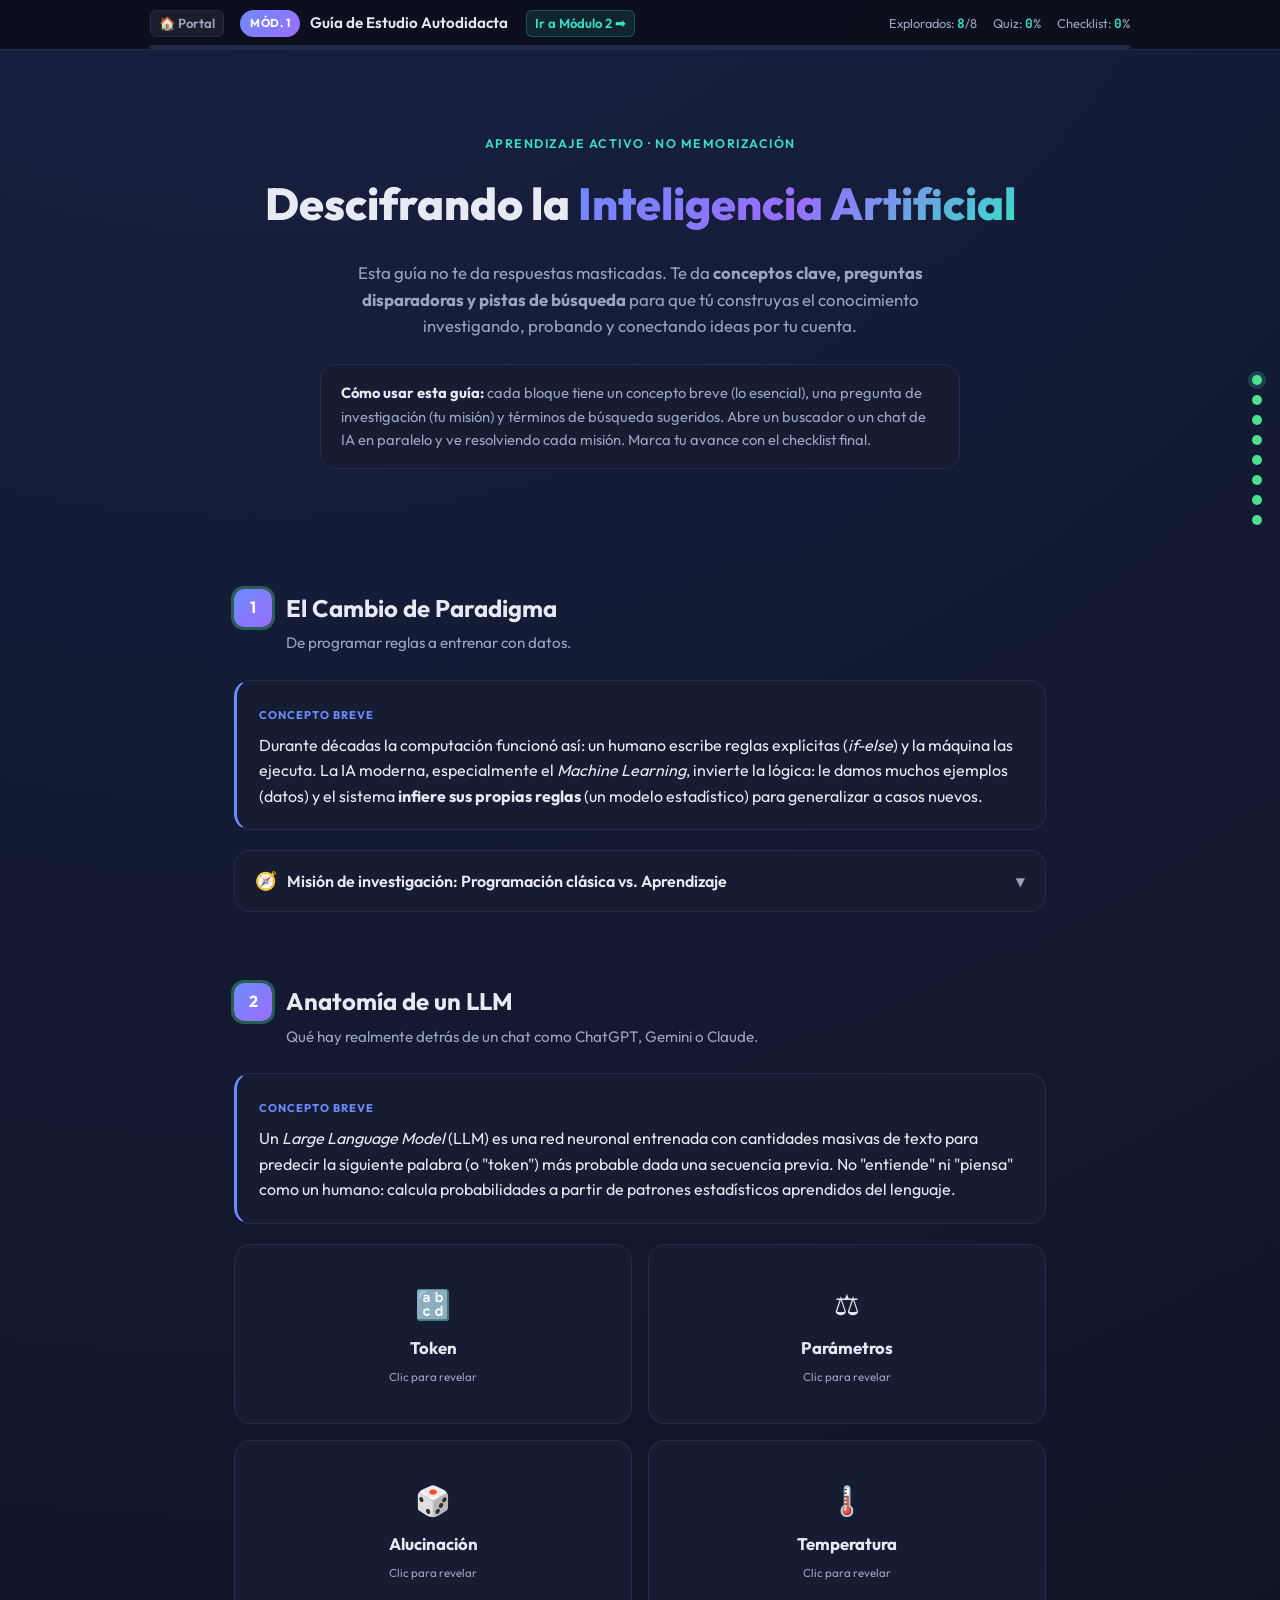
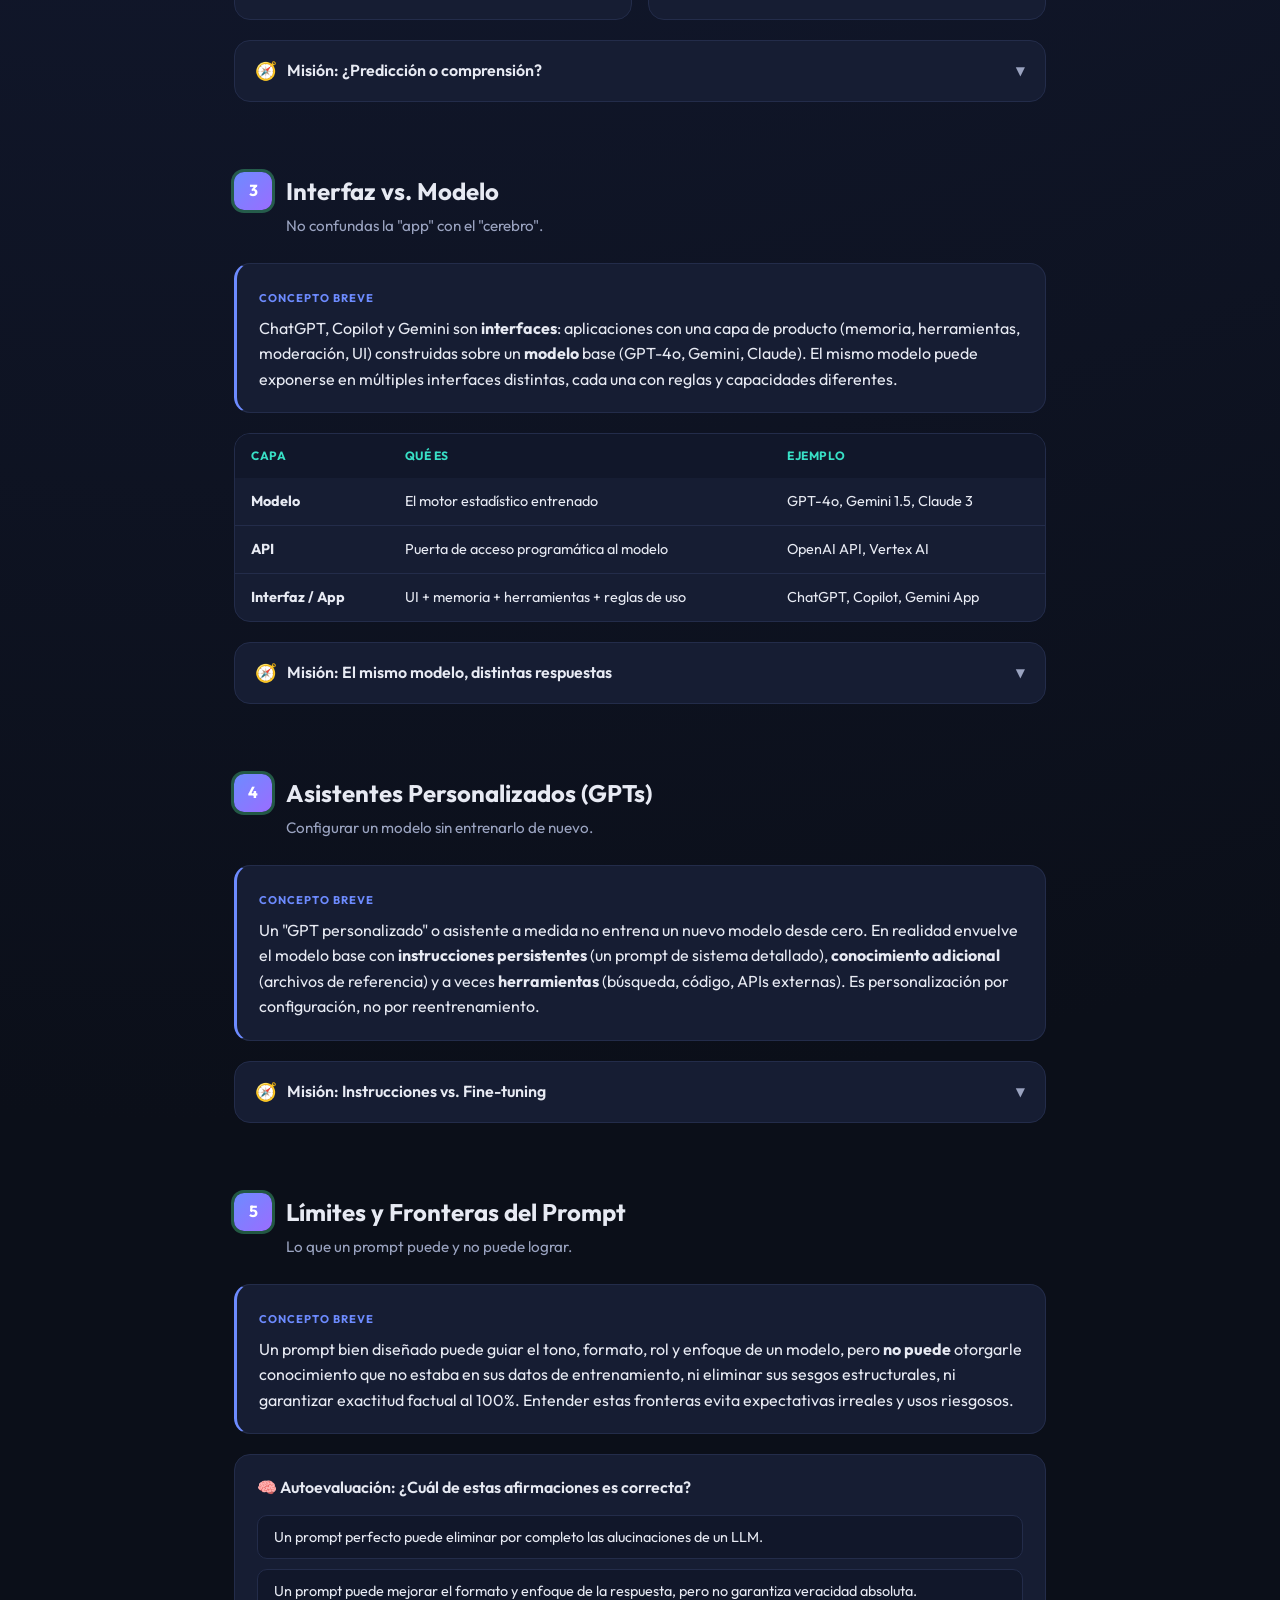
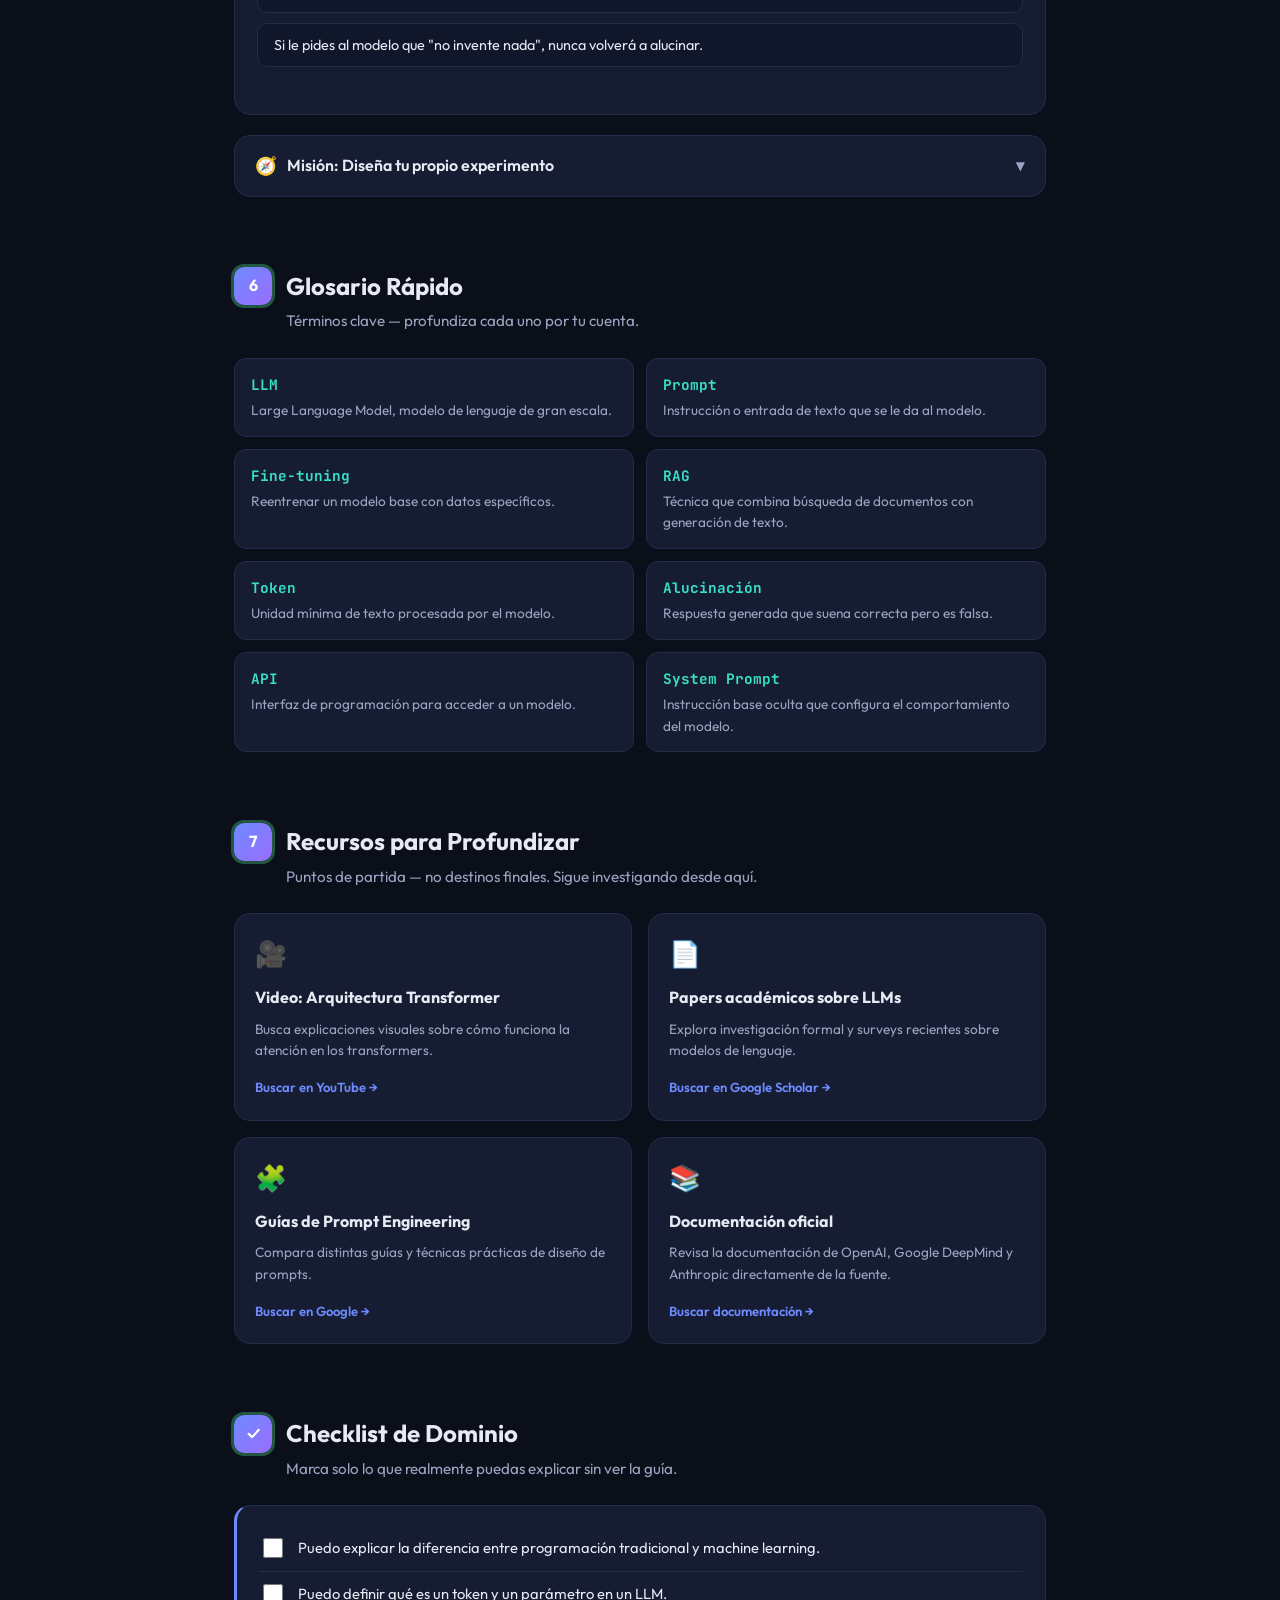
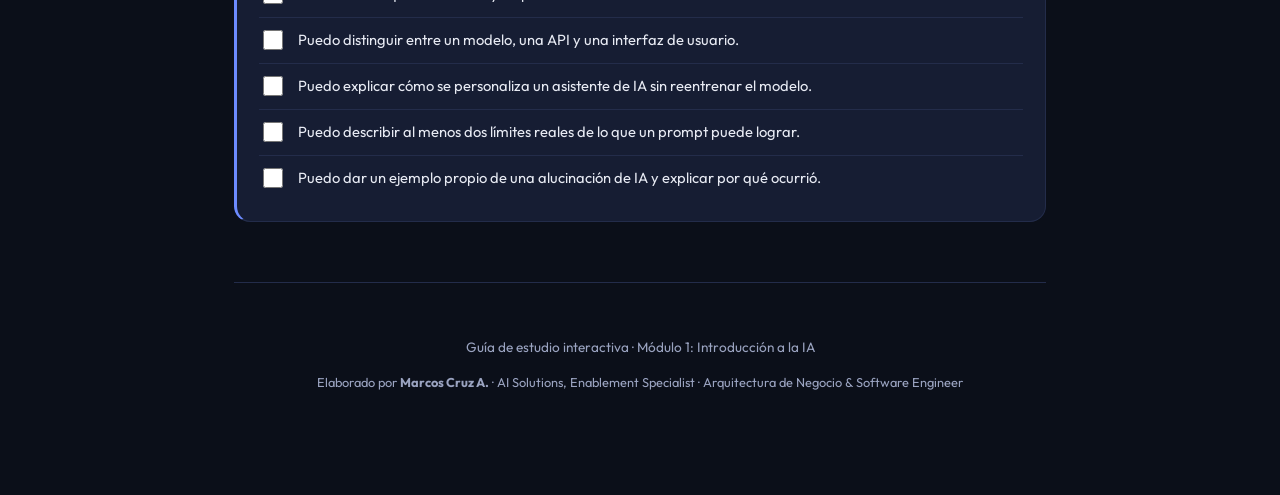
==== guia1_estudio_interactiva.html @ 72ba68f4 "feat: Portal de guías de estudio interactivas (Módulos 1 y 2)" ====
<!DOCTYPE html>
<html lang="es">

<head>
    <meta charset="UTF-8">
    <meta name="viewport" content="width=device-width, initial-scale=1.0">
    <title>Guía de Estudio Interactiva · Módulo 1: Introducción a la IA</title>
    <link rel="preconnect" href="https://fonts.googleapis.com">
    <link
        href="https://fonts.googleapis.com/css2?family=Outfit:wght@400;500;600;700;800&family=JetBrains+Mono:wght@400;600;700&display=swap"
        rel="stylesheet">
    <link rel="stylesheet" href="guia_estudio.css">
</head>

<body>

    <div class="progress-sticky">
        <div class="progress-top-row">
            <div class="progress-brand">
                <a href="index.html" style="color: var(--text-dim); text-decoration: none; font-size: 0.82rem; font-weight: 600; padding: 2px 8px; border-radius: 6px; background: rgba(255,255,255,0.06); border: 1px solid var(--card-border); margin-right: 6px;">🏠 Portal</a>
                <span class="logo-badge">MÓD. 1</span>
                <span class="title">Guía de Estudio Autodidacta</span>
                <a href="guia2_estudio_interactiva.html" style="color: var(--accent-3); font-size: 0.82rem; margin-left: 8px; text-decoration: none; font-weight: 600; padding: 2px 8px; border-radius: 6px; background: rgba(56,224,198,0.1); border: 1px solid rgba(56,224,198,0.25);">Ir a Módulo 2 ➡</a>
            </div>
            <div class="progress-stats">
                <span>Explorados: <strong id="statExplored">0</strong>/<span id="statTotal">0</span></span>
                <span>Quiz: <strong id="statQuiz">0</strong>%</span>
                <span>Checklist: <strong id="statChecklist">0</strong>%</span>
            </div>
        </div>
        <div class="progress-bar-outer">
            <div class="progress-bar-inner" id="progressBar"></div>
        </div>
    </div>

    <div class="nav-dots" id="navDots"></div>

    <div class="wrap">

        <section class="hero">
            <span class="eyebrow">Aprendizaje Activo · No memorización</span>
            <h1>Descifrando la <span class="gradient-text">Inteligencia Artificial</span></h1>
            <p class="lead">Esta guía no te da respuestas masticadas. Te da <strong>conceptos clave, preguntas
                    disparadoras y pistas de búsqueda</strong> para que tú construyas el conocimiento investigando,
                probando y conectando ideas por tu cuenta.</p>
            <div class="hero-note">
                <strong>Cómo usar esta guía:</strong> cada bloque tiene un concepto breve (lo esencial), una pregunta de
                investigación (tu misión) y términos de búsqueda sugeridos. Abre un buscador o un chat de IA en paralelo
                y ve resolviendo cada misión. Marca tu avance con el checklist final.
            </div>
        </section>

        <!-- BLOQUE 1 -->
        <section class="block-section" id="s1">
            <div class="block-head"><span class="block-num">1</span>
                <h2>El Cambio de Paradigma</h2>
            </div>
            <p class="block-sub">De programar reglas a entrenar con datos.</p>

            <div class="concept-box">
                <span class="ctag">Concepto breve</span>
                <p>Durante décadas la computación funcionó así: un humano escribe reglas explícitas (<em>if-else</em>) y
                    la máquina las ejecuta. La IA moderna, especialmente el <em>Machine Learning</em>, invierte la
                    lógica: le damos muchos ejemplos (datos) y el sistema <strong>infiere sus propias reglas</strong>
                    (un modelo estadístico) para generalizar a casos nuevos.</p>
            </div>

            <div class="accordion" data-id="a1">
                <div class="accordion-head">
                    <div class="ah-left"><span class="ah-icon">🧭</span>
                        <h3>Misión de investigación: Programación clásica vs. Aprendizaje</h3>
                    </div><span class="chevron">▼</span>
                </div>
                <div class="accordion-body">
                    <p>Investiga la diferencia entre un sistema basado en reglas (<em>rule-based</em>) y uno basado en
                        aprendizaje automático. ¿Por qué un sistema de reglas fallaría al intentar reconocer gatos en
                        fotos, mientras que uno entrenado con datos sí puede?</p>
                    <div class="research-prompt">
                        <span class="rp-tag">Pregúntale a una IA o busca</span>
                        <p>"Explícame con una analogía cotidiana la diferencia entre programación tradicional y machine
                            learning"</p>
                    </div>
                    <div class="search-term-row">
                        <span class="search-term-chip">🔎 rule-based systems vs machine learning</span>
                        <span class="search-term-chip">🔎 historia del machine learning</span>
                        <span class="search-term-chip">🔎 qué es un modelo estadístico</span>
                    </div>
                </div>
            </div>
        </section>

        <!-- BLOQUE 2 -->
        <section class="block-section" id="s2">
            <div class="block-head"><span class="block-num">2</span>
                <h2>Anatomía de un LLM</h2>
            </div>
            <p class="block-sub">Qué hay realmente detrás de un chat como ChatGPT, Gemini o Claude.</p>

            <div class="concept-box">
                <span class="ctag">Concepto breve</span>
                <p>Un <em>Large Language Model</em> (LLM) es una red neuronal entrenada con cantidades masivas de texto
                    para predecir la siguiente palabra (o "token") más probable dada una secuencia previa. No "entiende"
                    ni "piensa" como un humano: calcula probabilidades a partir de patrones estadísticos aprendidos del
                    lenguaje.</p>
            </div>

            <div class="flashcard-grid" id="flashcards2">
                <div class="flashcard">
                    <div class="flashcard-inner">
                        <div class="flashcard-face flashcard-front"><span class="fc-icon">🔡</span>
                            <h4>Token</h4><span class="fc-hint">Clic para revelar</span>
                        </div>
                        <div class="flashcard-face flashcard-back">
                            <p>Unidad mínima de texto que procesa un modelo: puede ser una palabra, parte de una palabra
                                o un signo. Investiga cómo un tokenizador divide "inteligencia artificial".</p>
                        </div>
                    </div>
                </div>
                <div class="flashcard">
                    <div class="flashcard-inner">
                        <div class="flashcard-face flashcard-front"><span class="fc-icon">⚖️</span>
                            <h4>Parámetros</h4><span class="fc-hint">Clic para revelar</span>
                        </div>
                        <div class="flashcard-face flashcard-back">
                            <p>Valores numéricos internos ajustados durante el entrenamiento. Investiga qué significa
                                que GPT-4 tenga "billones de parámetros" y por qué eso no garantiza que sea más
                                "inteligente".</p>
                        </div>
                    </div>
                </div>
                <div class="flashcard">
                    <div class="flashcard-inner">
                        <div class="flashcard-face flashcard-front"><span class="fc-icon">🎲</span>
                            <h4>Alucinación</h4><span class="fc-hint">Clic para revelar</span>
                        </div>
                        <div class="flashcard-face flashcard-back">
                            <p>Cuando el modelo genera información plausible pero falsa, porque está optimizado para
                                sonar coherente, no para ser verídico. Busca un ejemplo real documentado.</p>
                        </div>
                    </div>
                </div>
                <div class="flashcard">
                    <div class="flashcard-inner">
                        <div class="flashcard-face flashcard-front"><span class="fc-icon">🌡️</span>
                            <h4>Temperatura</h4><span class="fc-hint">Clic para revelar</span>
                        </div>
                        <div class="flashcard-face flashcard-back">
                            <p>Parámetro que controla la aleatoriedad de las respuestas. Investiga qué pasa con
                                temperatura 0 vs. temperatura 1.5 en la creatividad de las respuestas.</p>
                        </div>
                    </div>
                </div>
            </div>

            <div class="accordion" data-id="a2">
                <div class="accordion-head">
                    <div class="ah-left"><span class="ah-icon">🧭</span>
                        <h3>Misión: ¿Predicción o comprensión?</h3>
                    </div><span class="chevron">▼</span>
                </div>
                <div class="accordion-body">
                    <p>Un debate activo en IA es si los LLM "entienden" el lenguaje o solo son máquinas de predicción
                        estadística extremadamente sofisticadas. Investiga argumentos de ambos lados y forma tu propia
                        postura.</p>
                    <div class="search-term-row">
                        <span class="search-term-chip">🔎 stochastic parrot debate</span>
                        <span class="search-term-chip">🔎 transformer architecture explicada simple</span>
                        <span class="search-term-chip">🔎 attention is all you need resumen</span>
                    </div>
                </div>
            </div>
        </section>

        <!-- BLOQUE 3 -->
        <section class="block-section" id="s3">
            <div class="block-head"><span class="block-num">3</span>
                <h2>Interfaz vs. Modelo</h2>
            </div>
            <p class="block-sub">No confundas la "app" con el "cerebro".</p>

            <div class="concept-box">
                <span class="ctag">Concepto breve</span>
                <p>ChatGPT, Copilot y Gemini son <strong>interfaces</strong>: aplicaciones con una capa de producto
                    (memoria, herramientas, moderación, UI) construidas sobre un <strong>modelo</strong> base (GPT-4o,
                    Gemini, Claude). El mismo modelo puede exponerse en múltiples interfaces distintas, cada una con
                    reglas y capacidades diferentes.</p>
            </div>

            <div class="table-wrap">
                <table>
                    <thead>
                        <tr>
                            <th>Capa</th>
                            <th>Qué es</th>
                            <th>Ejemplo</th>
                        </tr>
                    </thead>
                    <tbody>
                        <tr>
                            <td><strong>Modelo</strong></td>
                            <td>El motor estadístico entrenado</td>
                            <td>GPT-4o, Gemini 1.5, Claude 3</td>
                        </tr>
                        <tr>
                            <td><strong>API</strong></td>
                            <td>Puerta de acceso programática al modelo</td>
                            <td>OpenAI API, Vertex AI</td>
                        </tr>
                        <tr>
                            <td><strong>Interfaz / App</strong></td>
                            <td>UI + memoria + herramientas + reglas de uso</td>
                            <td>ChatGPT, Copilot, Gemini App</td>
                        </tr>
                    </tbody>
                </table>
            </div>

            <div class="accordion" data-id="a3">
                <div class="accordion-head">
                    <div class="ah-left"><span class="ah-icon">🧭</span>
                        <h3>Misión: El mismo modelo, distintas respuestas</h3>
                    </div><span class="chevron">▼</span>
                </div>
                <div class="accordion-body">
                    <p>Investiga por qué el mismo modelo (ej. GPT-4) puede dar respuestas diferentes en ChatGPT vs. en
                        Copilot vs. accedido directamente por API. ¿Qué papel juegan el "system prompt" y las políticas
                        de la interfaz?</p>
                    <div class="search-term-row">
                        <span class="search-term-chip">🔎 system prompt qué es</span>
                        <span class="search-term-chip">🔎 OpenAI API vs ChatGPT diferencias</span>
                        <span class="search-term-chip">🔎 wrapper de IA definición</span>
                    </div>
                </div>
            </div>
        </section>

        <!-- BLOQUE 4 -->
        <section class="block-section" id="s4">
            <div class="block-head"><span class="block-num">4</span>
                <h2>Asistentes Personalizados (GPTs)</h2>
            </div>
            <p class="block-sub">Configurar un modelo sin entrenarlo de nuevo.</p>

            <div class="concept-box">
                <span class="ctag">Concepto breve</span>
                <p>Un "GPT personalizado" o asistente a medida no entrena un nuevo modelo desde cero. En realidad
                    envuelve el modelo base con <strong>instrucciones persistentes</strong> (un prompt de sistema
                    detallado), <strong>conocimiento adicional</strong> (archivos de referencia) y a veces
                    <strong>herramientas</strong> (búsqueda, código, APIs externas). Es personalización por
                    configuración, no por reentrenamiento.
                </p>
            </div>

            <div class="accordion" data-id="a4">
                <div class="accordion-head">
                    <div class="ah-left"><span class="ah-icon">🧭</span>
                        <h3>Misión: Instrucciones vs. Fine-tuning</h3>
                    </div><span class="chevron">▼</span>
                </div>
                <div class="accordion-body">
                    <p>Investiga la diferencia entre crear un asistente con instrucciones personalizadas (prompt
                        engineering) y hacer "fine-tuning" real de un modelo. ¿Cuándo tendría sentido cada enfoque?</p>
                    <div class="research-prompt">
                        <span class="rp-tag">Pregúntale a una IA o busca</span>
                        <p>"¿Qué es RAG (Retrieval Augmented Generation) y cómo se relaciona con los GPTs
                            personalizados?"</p>
                    </div>
                    <div class="search-term-row">
                        <span class="search-term-chip">🔎 fine-tuning vs prompt engineering</span>
                        <span class="search-term-chip">🔎 RAG retrieval augmented generation</span>
                        <span class="search-term-chip">🔎 cómo crear un GPT personalizado</span>
                    </div>
                </div>
            </div>
        </section>

        <!-- BLOQUE 5 -->
        <section class="block-section" id="s5">
            <div class="block-head"><span class="block-num">5</span>
                <h2>Límites y Fronteras del Prompt</h2>
            </div>
            <p class="block-sub">Lo que un prompt puede y no puede lograr.</p>

            <div class="concept-box">
                <span class="ctag">Concepto breve</span>
                <p>Un prompt bien diseñado puede guiar el tono, formato, rol y enfoque de un modelo, pero
                    <strong>no puede</strong> otorgarle conocimiento que no estaba en sus datos de entrenamiento, ni
                    eliminar sus sesgos estructurales, ni garantizar exactitud factual al 100%. Entender estas
                    fronteras evita expectativas irreales y usos riesgosos.
                </p>
            </div>

            <div class="quiz-box">
                <p class="quiz-q">🧠 Autoevaluación: ¿Cuál de estas afirmaciones es correcta?</p>
                <button class="quiz-opt" data-correct="false">Un prompt perfecto puede eliminar por completo las
                    alucinaciones de un LLM.</button>
                <button class="quiz-opt" data-correct="true">Un prompt puede mejorar el formato y enfoque de la
                    respuesta, pero no garantiza veracidad absoluta.</button>
                <button class="quiz-opt" data-correct="false">Si le pides al modelo que "no invente nada", nunca
                    volverá a alucinar.</button>
                <div class="quiz-feedback"></div>
            </div>

            <div class="accordion" data-id="a5">
                <div class="accordion-head">
                    <div class="ah-left"><span class="ah-icon">🧭</span>
                        <h3>Misión: Diseña tu propio experimento</h3>
                    </div><span class="chevron">▼</span>
                </div>
                <div class="accordion-body">
                    <p>Abre un LLM y pídele información muy específica sobre un tema de nicho que probablemente no
                        conozca bien (ej. un evento local reciente). Observa si "alucina" una respuesta convincente
                        pero falsa. Documenta qué pasó y por qué crees que ocurrió.</p>
                    <div class="search-term-row">
                        <span class="search-term-chip">🔎 prompt engineering límites</span>
                        <span class="search-term-chip">🔎 sesgos en modelos de lenguaje</span>
                        <span class="search-term-chip">🔎 cómo verificar información generada por IA</span>
                    </div>
                </div>
            </div>
        </section>

        <!-- GLOSARIO -->
        <section class="block-section" id="s6">
            <div class="block-head"><span class="block-num">6</span>
                <h2>Glosario Rápido</h2>
            </div>
            <p class="block-sub">Términos clave — profundiza cada uno por tu cuenta.</p>
            <div class="glossary-grid">
                <div class="glossary-term"><span class="gt-word">LLM</span><span class="gt-def">Large Language
                        Model, modelo de lenguaje de gran escala.</span></div>
                <div class="glossary-term"><span class="gt-word">Prompt</span><span class="gt-def">Instrucción o
                        entrada de texto que se le da al modelo.</span></div>
                <div class="glossary-term"><span class="gt-word">Fine-tuning</span><span class="gt-def">Reentrenar
                        un modelo base con datos específicos.</span></div>
                <div class="glossary-term"><span class="gt-word">RAG</span><span class="gt-def">Técnica que combina
                        búsqueda de documentos con generación de texto.</span></div>
                <div class="glossary-term"><span class="gt-word">Token</span><span class="gt-def">Unidad mínima de
                        texto procesada por el modelo.</span></div>
                <div class="glossary-term"><span class="gt-word">Alucinación</span><span class="gt-def">Respuesta
                        generada que suena correcta pero es falsa.</span></div>
                <div class="glossary-term"><span class="gt-word">API</span><span class="gt-def">Interfaz de
                        programación para acceder a un modelo.</span></div>
                <div class="glossary-term"><span class="gt-word">System Prompt</span><span class="gt-def">Instrucción
                        base oculta que configura el comportamiento del modelo.</span></div>
            </div>
        </section>

        <!-- RECURSOS -->
        <section class="block-section" id="s7">
            <div class="block-head"><span class="block-num">7</span>
                <h2>Recursos para Profundizar</h2>
            </div>
            <p class="block-sub">Puntos de partida — no destinos finales. Sigue investigando desde aquí.</p>
            <div class="resource-grid">
                <a class="resource-card"
                    href="https://www.youtube.com/results?search_query=transformer+neural+network+explained"
                    target="_blank" rel="noopener">
                    <span class="rc-icon">🎥</span>
                    <h4>Video: Arquitectura Transformer</h4>
                    <p>Busca explicaciones visuales sobre cómo funciona la atención en los transformers.</p>
                    <span class="rc-link">Buscar en YouTube →</span>
                </a>
                <a class="resource-card" href="https://scholar.google.com/scholar?q=large+language+models+survey"
                    target="_blank" rel="noopener">
                    <span class="rc-icon">📄</span>
                    <h4>Papers académicos sobre LLMs</h4>
                    <p>Explora investigación formal y surveys recientes sobre modelos de lenguaje.</p>
                    <span class="rc-link">Buscar en Google Scholar →</span>
                </a>
                <a class="resource-card" href="https://www.google.com/search?q=prompt+engineering+guide" target="_blank"
                    rel="noopener">
                    <span class="rc-icon">🧩</span>
                    <h4>Guías de Prompt Engineering</h4>
                    <p>Compara distintas guías y técnicas prácticas de diseño de prompts.</p>
                    <span class="rc-link">Buscar en Google →</span>
                </a>
                <a class="resource-card"
                    href="https://www.google.com/search?q=OpenAI+Google+Anthropic+documentacion+oficial" target="_blank"
                    rel="noopener">
                    <span class="rc-icon">📚</span>
                    <h4>Documentación oficial</h4>
                    <p>Revisa la documentación de OpenAI, Google DeepMind y Anthropic directamente de la fuente.</p>
                    <span class="rc-link">Buscar documentación →</span>
                </a>
            </div>
        </section>

        <!-- CHECKLIST FINAL -->
        <section class="block-section" id="s8">
            <div class="block-head"><span class="block-num">✓</span>
                <h2>Checklist de Dominio</h2>
            </div>
            <p class="block-sub">Marca solo lo que realmente puedas explicar sin ver la guía.</p>
            <div class="concept-box" id="checklistBox">
                <label class="checklist-item"><input type="checkbox" data-k="c1"><span>Puedo explicar la diferencia
                        entre programación tradicional y machine learning.</span></label>
                <label class="checklist-item"><input type="checkbox" data-k="c2"><span>Puedo definir qué es un token
                        y un parámetro en un LLM.</span></label>
                <label class="checklist-item"><input type="checkbox" data-k="c3"><span>Puedo distinguir entre un
                        modelo, una API y una interfaz de usuario.</span></label>
                <label class="checklist-item"><input type="checkbox" data-k="c4"><span>Puedo explicar cómo se
                        personaliza un asistente de IA sin reentrenar el modelo.</span></label>
                <label class="checklist-item"><input type="checkbox" data-k="c5"><span>Puedo describir al menos dos
                        límites reales de lo que un prompt puede lograr.</span></label>
                <label class="checklist-item"><input type="checkbox" data-k="c6"><span>Puedo dar un ejemplo propio
                        de una alucinación de IA y explicar por qué ocurrió.</span></label>
            </div>
        </section>

        <footer class="site-footer">
            <p>Guía de estudio interactiva · Módulo 1: Introducción a la IA</p>
            <p class="footer-sign">Elaborado por <strong>Marcos Cruz A.</strong> · AI Solutions, Enablement Specialist ·
                Arquitectura de Negocio & Software Engineer</p>
        </footer>

    </div>

    <script src="guia_estudio.js"></script>
</body>

</html>
---- guia_estudio.css ----
/* ===== Guía de Estudio Interactiva — Estilos ===== */
:root {
    --bg: #0b0f19;
    --bg-soft: #11172a;
    --card: #161d33;
    --card-border: #232c4a;
    --text: #e7eaf3;
    --text-dim: #9aa3c0;
    --accent: #6d8bff;
    --accent-2: #9a6dff;
    --accent-3: #38e0c6;
    --warn: #ffb86d;
    --danger: #ff6d8b;
    --success: #4fe08f;
    --radius: 16px;
    --shadow: 0 10px 30px rgba(0, 0, 0, 0.35);
    font-family: 'Outfit', system-ui, sans-serif;
}

* {
    box-sizing: border-box;
}

body {
    margin: 0;
    background: radial-gradient(circle at 20% -10%, #1a2347 0%, var(--bg) 55%);
    color: var(--text);
    line-height: 1.6;
    padding-bottom: 60px;
}

::selection {
    background: var(--accent-2);
    color: #fff;
}

/* ---- Sticky progress bar ---- */
.progress-sticky {
    position: sticky;
    top: 0;
    z-index: 50;
    background: rgba(11, 15, 25, 0.85);
    backdrop-filter: blur(10px);
    border-bottom: 1px solid var(--card-border);
    padding: 10px 20px 0;
}

.progress-top-row {
    display: flex;
    justify-content: space-between;
    align-items: center;
    flex-wrap: wrap;
    gap: 10px;
    max-width: 980px;
    margin: 0 auto;
    padding-bottom: 8px;
}

.progress-brand {
    display: flex;
    align-items: center;
    gap: 10px;
}

.logo-badge {
    background: linear-gradient(135deg, var(--accent), var(--accent-2));
    color: #fff;
    font-weight: 700;
    font-size: 0.72rem;
    padding: 4px 10px;
    border-radius: 999px;
    letter-spacing: 0.5px;
}

.progress-brand .title {
    font-weight: 600;
    font-size: 0.95rem;
}

.progress-stats {
    display: flex;
    gap: 16px;
    font-size: 0.8rem;
    color: var(--text-dim);
}

.progress-stats strong {
    color: var(--accent-3);
    font-family: 'JetBrains Mono', monospace;
}

.progress-bar-outer {
    height: 4px;
    background: var(--card-border);
    border-radius: 4px;
    max-width: 980px;
    margin: 0 auto;
    overflow: hidden;
}

.progress-bar-inner {
    height: 100%;
    width: 0%;
    background: linear-gradient(90deg, var(--accent), var(--accent-3));
    transition: width 0.4s ease;
}

/* ---- Nav dots ---- */
.nav-dots {
    position: fixed;
    right: 18px;
    top: 50%;
    transform: translateY(-50%);
    z-index: 40;
    display: flex;
    flex-direction: column;
    gap: 10px;
}

.nav-dot {
    width: 10px;
    height: 10px;
    border-radius: 50%;
    background: var(--card-border);
    cursor: pointer;
    transition: all 0.25s ease;
    position: relative;
}

.nav-dot:hover {
    background: var(--accent);
    transform: scale(1.3);
}

.nav-dot.active {
    background: var(--accent-3);
    box-shadow: 0 0 0 4px rgba(56, 224, 198, 0.2);
}

.nav-dot.done {
    background: var(--success);
}

@media (max-width: 760px) {
    .nav-dots {
        display: none;
    }
}

/* ---- Layout ---- */
.wrap {
    max-width: 860px;
    margin: 0 auto;
    padding: 40px 24px 20px;
}

.hero {
    text-align: center;
    padding: 40px 0 50px;
}

.eyebrow {
    display: inline-block;
    font-size: 0.78rem;
    letter-spacing: 1.5px;
    text-transform: uppercase;
    color: var(--accent-3);
    font-weight: 600;
    margin-bottom: 14px;
}

.hero h1 {
    font-size: clamp(1.8rem, 4vw, 2.8rem);
    font-weight: 800;
    margin: 0 0 20px;
}

.gradient-text {
    background: linear-gradient(135deg, var(--accent), var(--accent-2), var(--accent-3));
    -webkit-background-clip: text;
    background-clip: text;
    color: transparent;
}

.lead {
    color: var(--text-dim);
    font-size: 1.05rem;
    max-width: 640px;
    margin: 0 auto 24px;
}

.hero-note {
    background: var(--card);
    border: 1px solid var(--card-border);
    border-radius: var(--radius);
    padding: 16px 20px;
    font-size: 0.92rem;
    color: var(--text-dim);
    max-width: 640px;
    margin: 0 auto;
    text-align: left;
}

.hero-note strong {
    color: var(--text);
}

/* ---- Block sections ---- */
.block-section {
    margin: 60px 0;
    padding-top: 10px;
    scroll-margin-top: 90px;
}

.block-head {
    display: flex;
    align-items: center;
    gap: 14px;
    margin-bottom: 4px;
}

.block-num {
    width: 38px;
    height: 38px;
    flex-shrink: 0;
    display: flex;
    align-items: center;
    justify-content: center;
    background: linear-gradient(135deg, var(--accent), var(--accent-2));
    border-radius: 10px;
    font-weight: 700;
    color: #fff;
}

.block-head h2 {
    font-size: 1.5rem;
    margin: 0;
    font-weight: 700;
}

.block-sub {
    color: var(--text-dim);
    margin: 4px 0 24px 52px;
    font-size: 0.95rem;
}

/* ---- Concept box ---- */
.concept-box {
    background: var(--card);
    border: 1px solid var(--card-border);
    border-left: 3px solid var(--accent);
    border-radius: var(--radius);
    padding: 20px 22px;
    margin-bottom: 20px;
}

.ctag {
    display: inline-block;
    font-size: 0.7rem;
    text-transform: uppercase;
    letter-spacing: 1px;
    color: var(--accent);
    font-weight: 700;
    margin-bottom: 8px;
}

.concept-box p {
    margin: 0;
    color: var(--text);
}

/* ---- Accordion ---- */
.accordion {
    background: var(--card);
    border: 1px solid var(--card-border);
    border-radius: var(--radius);
    overflow: hidden;
    margin-bottom: 16px;
}

.accordion-head {
    display: flex;
    justify-content: space-between;
    align-items: center;
    padding: 16px 20px;
    cursor: pointer;
    user-select: none;
    transition: background 0.2s ease;
}

.accordion-head:hover {
    background: rgba(109, 139, 255, 0.08);
}

.ah-left {
    display: flex;
    align-items: center;
    gap: 10px;
}

.ah-icon {
    font-size: 1.1rem;
}

.accordion-head h3 {
    margin: 0;
    font-size: 1rem;
    font-weight: 600;
}

.chevron {
    color: var(--text-dim);
    transition: transform 0.3s ease;
    font-size: 0.75rem;
}

.accordion.open .chevron {
    transform: rotate(180deg);
    color: var(--accent-3);
}

.accordion-body {
    max-height: 0;
    overflow: hidden;
    transition: max-height 0.35s ease, padding 0.35s ease;
    padding: 0 20px;
}

.accordion.open .accordion-body {
    padding: 0 20px 20px;
}

.accordion-body p {
    color: var(--text-dim);
    margin: 0 0 14px;
}

.research-prompt {
    background: rgba(109, 139, 255, 0.08);
    border: 1px dashed var(--accent);
    border-radius: 10px;
    padding: 12px 14px;
    margin-bottom: 14px;
}

.rp-tag {
    display: block;
    font-size: 0.7rem;
    text-transform: uppercase;
    letter-spacing: 0.5px;
    color: var(--accent);
    font-weight: 700;
    margin-bottom: 6px;
}

.research-prompt p {
    color: var(--text);
    font-style: italic;
    margin: 0;
}

.search-term-row {
    display: flex;
    flex-wrap: wrap;
    gap: 8px;
}

.search-term-chip {
    background: var(--bg-soft);
    border: 1px solid var(--card-border);
    color: var(--text-dim);
    font-size: 0.8rem;
    padding: 6px 12px;
    border-radius: 999px;
    cursor: pointer;
    transition: all 0.2s ease;
}

.search-term-chip:hover {
    border-color: var(--accent-3);
    color: var(--accent-3);
    transform: translateY(-1px);
}

/* ---- Flashcards ---- */
.flashcard-grid {
    display: grid;
    grid-template-columns: repeat(2, 1fr);
    gap: 16px;
    margin-bottom: 20px;
}

@media (max-width: 600px) {
    .flashcard-grid {
        grid-template-columns: 1fr;
    }
}

.flashcard {
    perspective: 1200px;
    height: 180px;
}

.flashcard-inner {
    position: relative;
    width: 100%;
    height: 100%;
    transition: transform 0.5s cubic-bezier(.4, .2, .2, 1);
    transform-style: preserve-3d;
    cursor: pointer;
}

.flashcard.flipped .flashcard-inner {
    transform: rotateY(180deg);
}

.flashcard-face {
    position: absolute;
    inset: 0;
    backface-visibility: hidden;
    border-radius: var(--radius);
    border: 1px solid var(--card-border);
    padding: 18px;
    display: flex;
    flex-direction: column;
}

.flashcard-front {
    background: var(--card);
    justify-content: center;
    align-items: center;
    text-align: center;
}

.fc-icon {
    font-size: 1.8rem;
    margin-bottom: 8px;
}

.flashcard-front h4 {
    margin: 0 0 6px;
    font-size: 1.05rem;
}

.fc-hint {
    font-size: 0.72rem;
    color: var(--text-dim);
}

.flashcard-back {
    background: linear-gradient(135deg, #1c254a, #241a44);
    transform: rotateY(180deg);
    justify-content: center;
    overflow-y: auto;
}

.flashcard-back p {
    margin: 0;
    font-size: 0.86rem;
    color: var(--text);
}

/* ---- Table ---- */
.table-wrap {
    background: var(--card);
    border: 1px solid var(--card-border);
    border-radius: var(--radius);
    overflow: hidden;
    margin-bottom: 20px;
}

table {
    width: 100%;
    border-collapse: collapse;
}

th,
td {
    padding: 12px 16px;
    text-align: left;
    font-size: 0.9rem;
}

thead th {
    background: var(--bg-soft);
    color: var(--accent-3);
    font-size: 0.75rem;
    text-transform: uppercase;
    letter-spacing: 0.5px;
}

tbody tr:not(:last-child) td {
    border-bottom: 1px solid var(--card-border);
}

/* ---- Quiz ---- */
.quiz-box {
    background: var(--card);
    border: 1px solid var(--card-border);
    border-radius: var(--radius);
    padding: 20px 22px;
    margin-bottom: 20px;
}

.quiz-q {
    font-weight: 600;
    margin: 0 0 14px;
}

.quiz-opt {
    display: block;
    width: 100%;
    text-align: left;
    background: var(--bg-soft);
    border: 1px solid var(--card-border);
    color: var(--text);
    padding: 12px 16px;
    border-radius: 10px;
    margin-bottom: 10px;
    cursor: pointer;
    font-family: inherit;
    font-size: 0.9rem;
    transition: all 0.2s ease;
}

.quiz-opt:hover:not(:disabled) {
    border-color: var(--accent);
    transform: translateX(2px);
}

.quiz-opt:disabled {
    cursor: default;
}

.quiz-opt.correct {
    border-color: var(--success);
    background: rgba(79, 224, 143, 0.12);
    color: var(--success);
}

.quiz-opt.incorrect {
    border-color: var(--danger);
    background: rgba(255, 109, 139, 0.12);
    color: var(--danger);
}

.quiz-feedback {
    font-size: 0.88rem;
    margin-top: 10px;
    min-height: 1.2em;
    font-weight: 600;
}

.quiz-feedback.correct {
    color: var(--success);
}

.quiz-feedback.incorrect {
    color: var(--danger);
}

/* ---- Glossary ---- */
.glossary-grid {
    display: grid;
    grid-template-columns: repeat(2, 1fr);
    gap: 12px;
}

@media (max-width: 600px) {
    .glossary-grid {
        grid-template-columns: 1fr;
    }
}

.glossary-term {
    background: var(--card);
    border: 1px solid var(--card-border);
    border-radius: 12px;
    padding: 14px 16px;
    transition: border-color 0.2s ease;
}

.glossary-term:hover {
    border-color: var(--accent-2);
}

.gt-word {
    display: block;
    font-weight: 700;
    color: var(--accent-3);
    font-family: 'JetBrains Mono', monospace;
    font-size: 0.9rem;
    margin-bottom: 4px;
}

.gt-def {
    display: block;
    color: var(--text-dim);
    font-size: 0.85rem;
}

/* ---- Resources ---- */
.resource-grid {
    display: grid;
    grid-template-columns: repeat(2, 1fr);
    gap: 16px;
}

@media (max-width: 600px) {
    .resource-grid {
        grid-template-columns: 1fr;
    }
}

.resource-card {
    display: block;
    background: var(--card);
    border: 1px solid var(--card-border);
    border-radius: var(--radius);
    padding: 20px;
    text-decoration: none;
    color: var(--text);
    transition: all 0.25s ease;
}

.resource-card:hover {
    transform: translateY(-3px);
    border-color: var(--accent);
    box-shadow: var(--shadow);
}

.rc-icon {
    font-size: 1.6rem;
    display: block;
    margin-bottom: 10px;
}

.resource-card h4 {
    margin: 0 0 8px;
    font-size: 1rem;
}

.resource-card p {
    margin: 0 0 12px;
    color: var(--text-dim);
    font-size: 0.85rem;
}

.rc-link {
    font-size: 0.82rem;
    color: var(--accent);
    font-weight: 600;
}

/* ---- Checklist ---- */
.checklist-item {
    display: flex;
    align-items: flex-start;
    gap: 12px;
    padding: 10px 0;
    cursor: pointer;
    border-bottom: 1px solid var(--card-border);
}

.checklist-item:last-child {
    border-bottom: none;
}

.checklist-item input {
    width: 20px;
    height: 20px;
    margin-top: 2px;
    accent-color: var(--success);
    cursor: pointer;
    flex-shrink: 0;
}

.checklist-item span {
    font-size: 0.92rem;
    color: var(--text);
    transition: color 0.2s ease;
}

.checklist-item input:checked~span {
    color: var(--text-dim);
    text-decoration: line-through;
}

/* ---- Footer ---- */
.site-footer {
    text-align: center;
    padding: 40px 24px 10px;
    color: var(--text-dim);
    font-size: 0.85rem;
    border-top: 1px solid var(--card-border);
    margin-top: 40px;
}

.footer-sign {
    margin-top: 6px;
    font-size: 0.8rem;
}

/* ---- Explored indicator ---- */
.block-section.explored .block-num {
    box-shadow: 0 0 0 3px rgba(79, 224, 143, 0.35);
}

/* ---- Scroll animation ---- */
.block-section {
    opacity: 0;
    transform: translateY(16px);
    transition: opacity 0.6s ease, transform 0.6s ease;
}

.block-section.in-view {
    opacity: 1;
    transform: translateY(0);
}
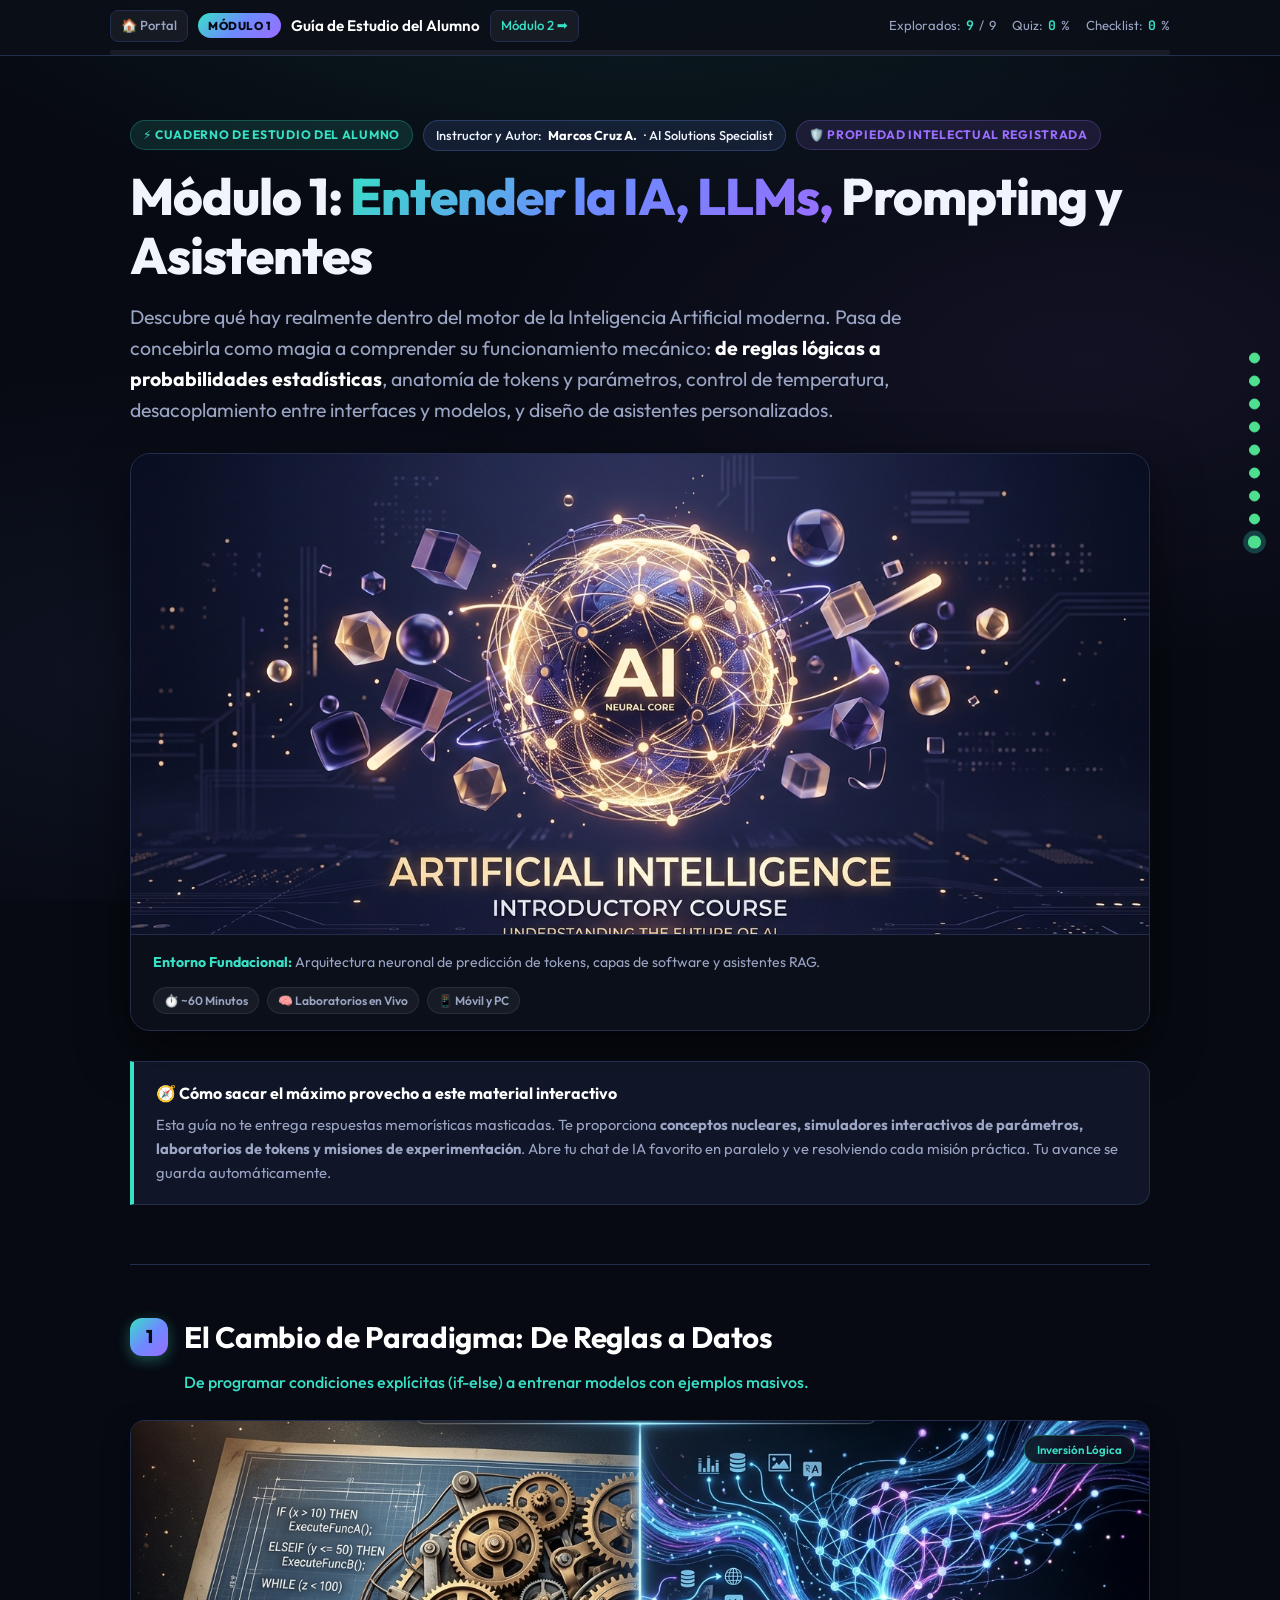
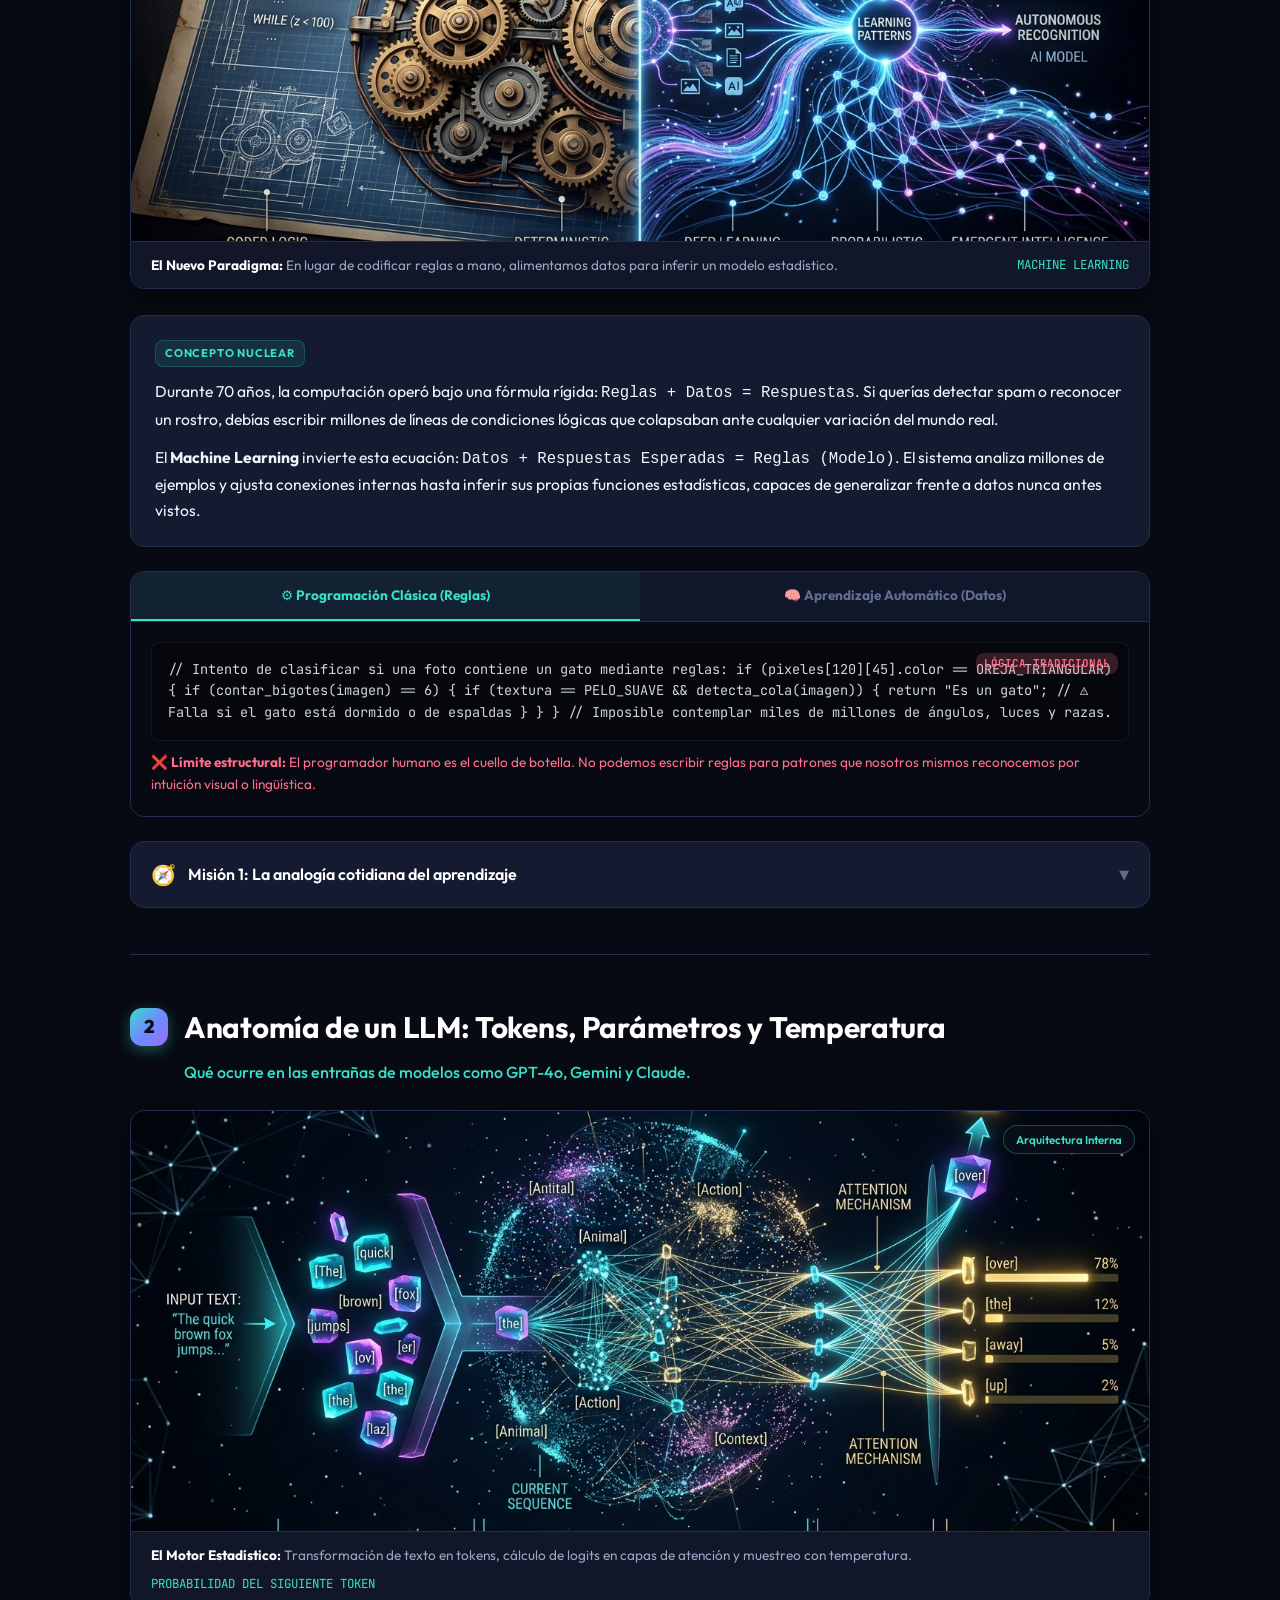
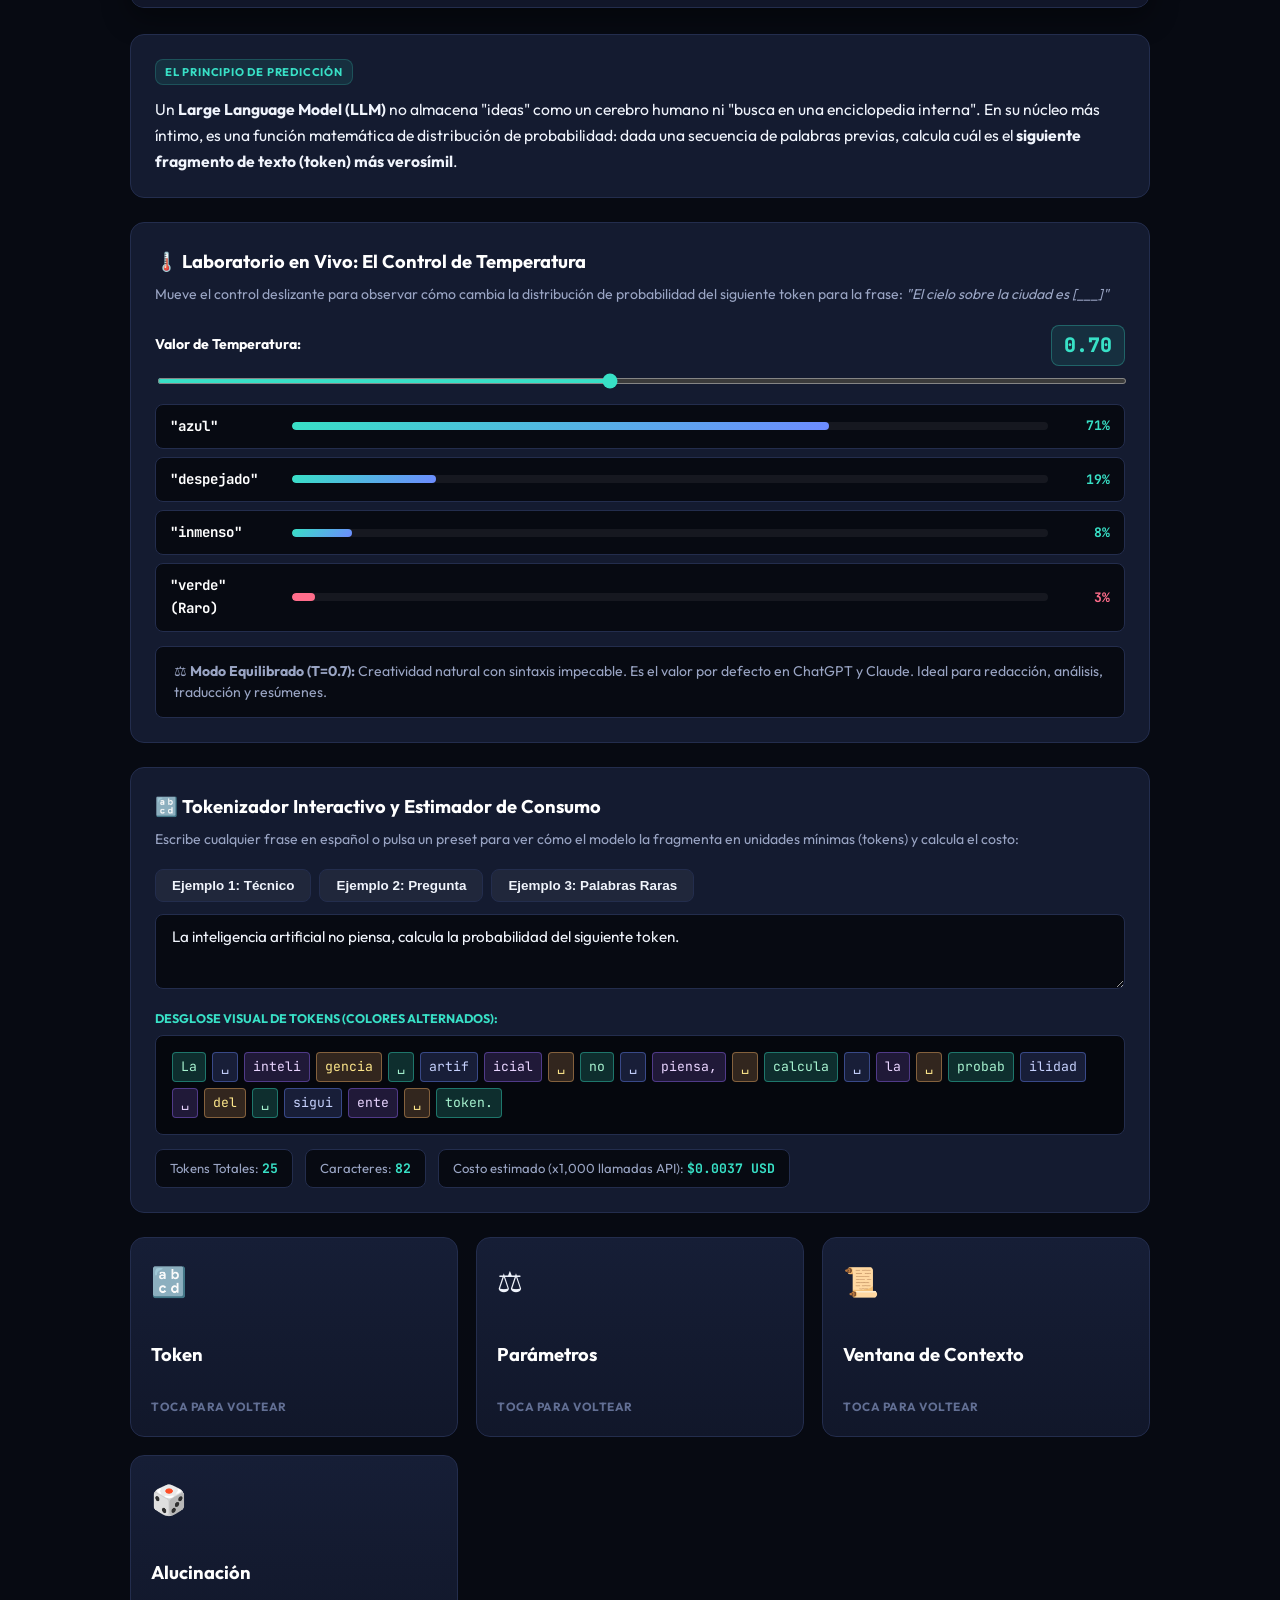
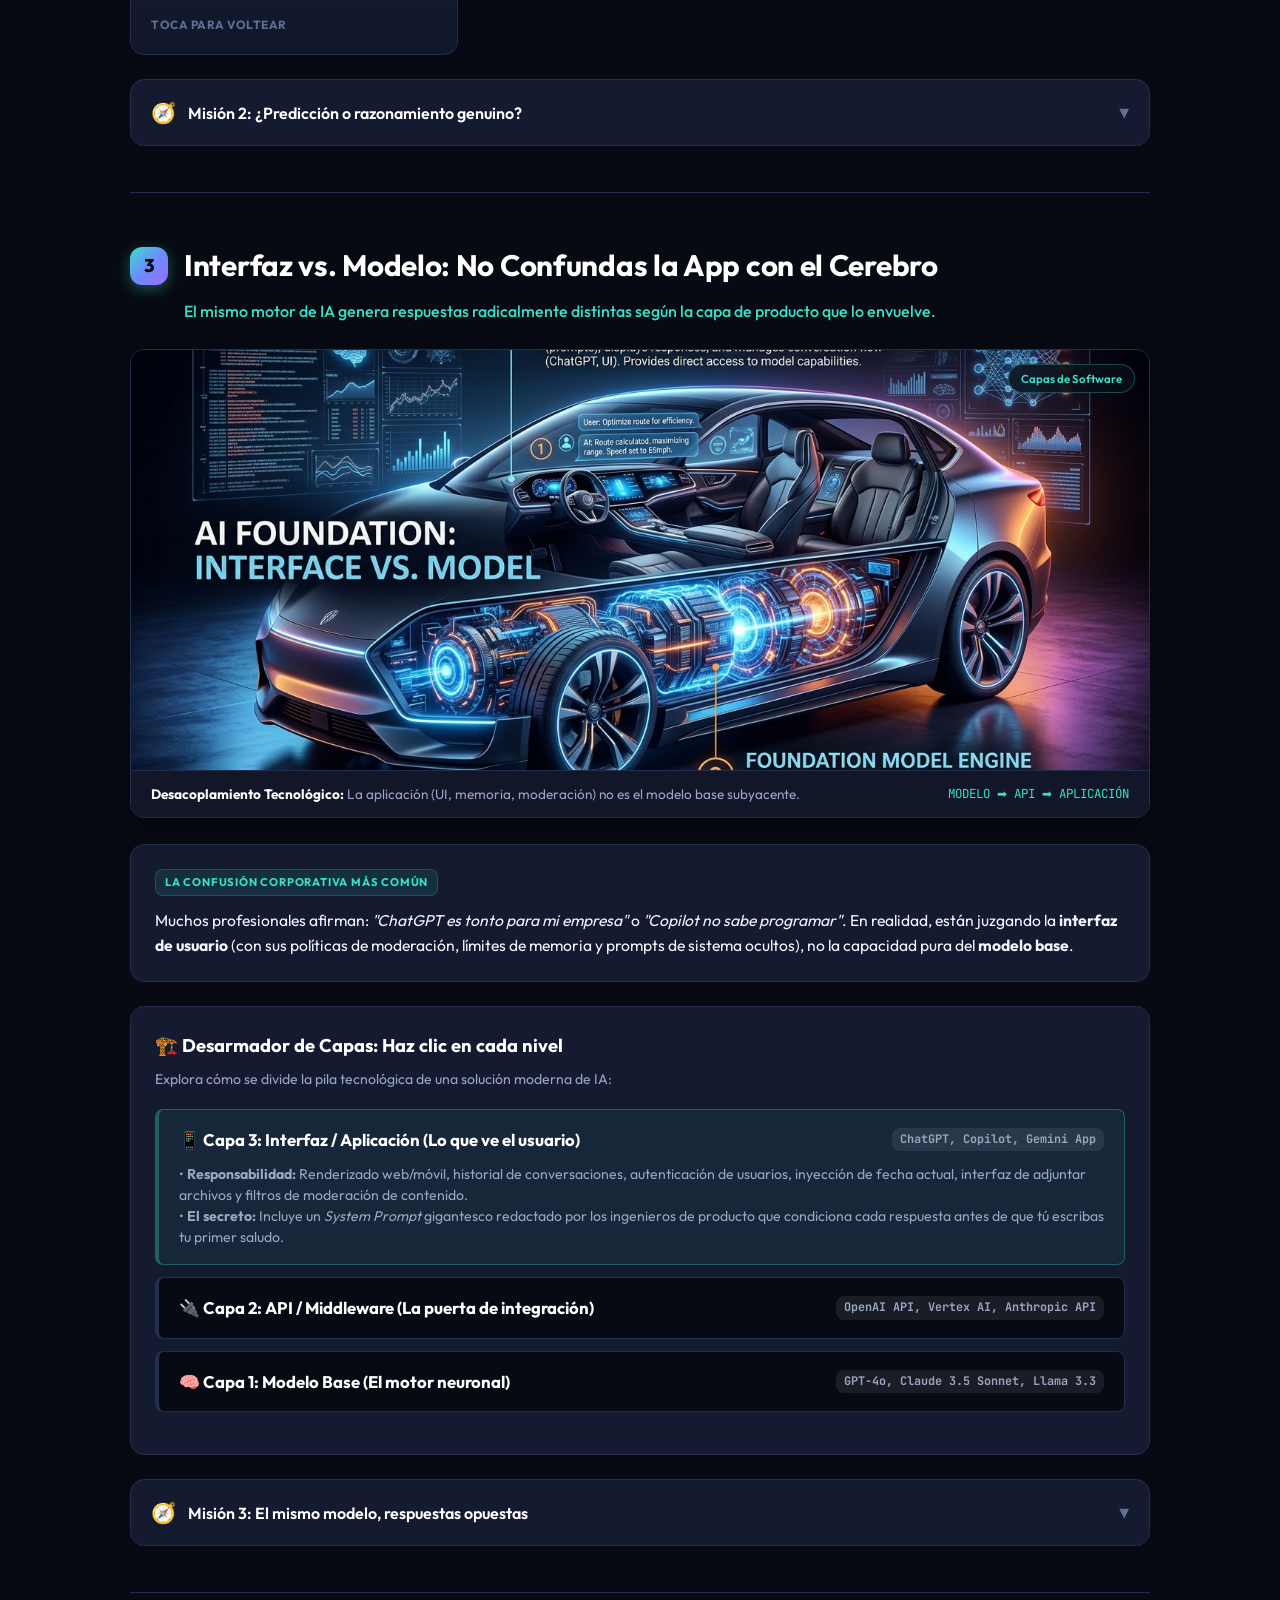
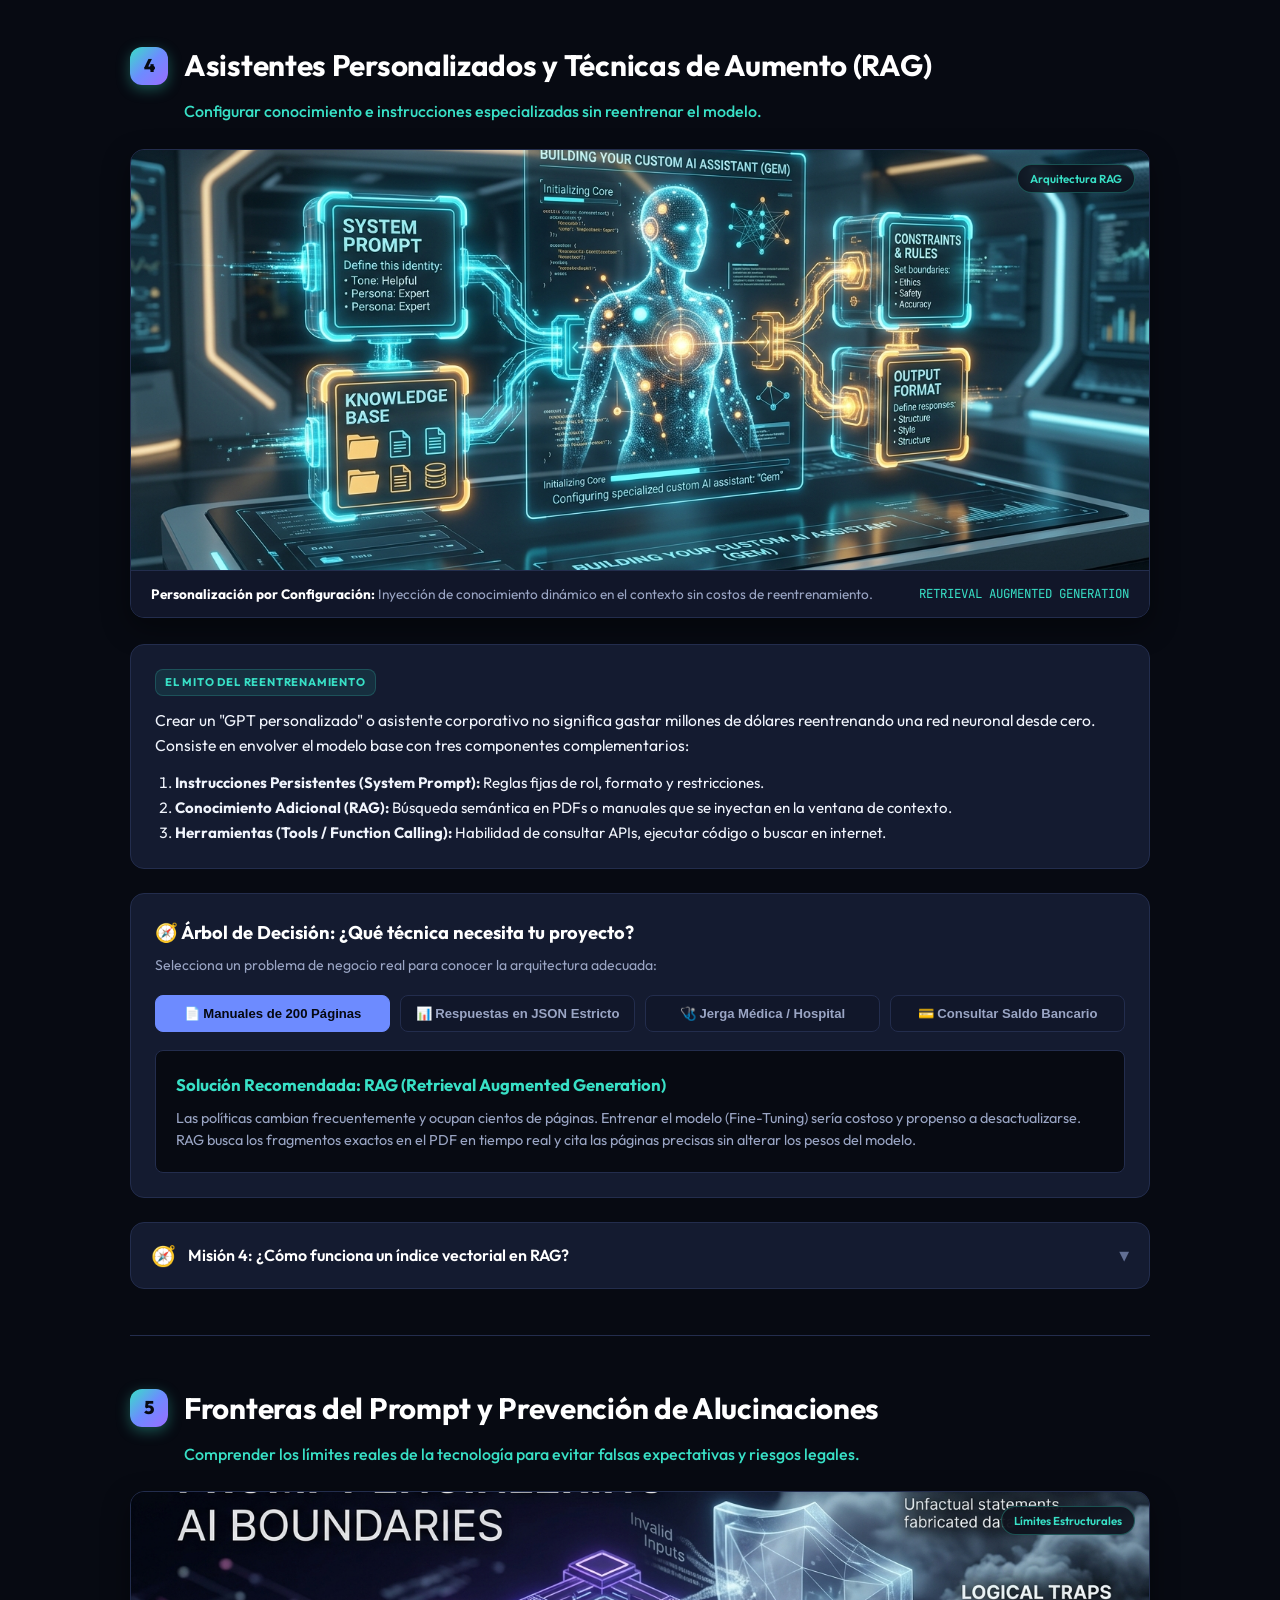
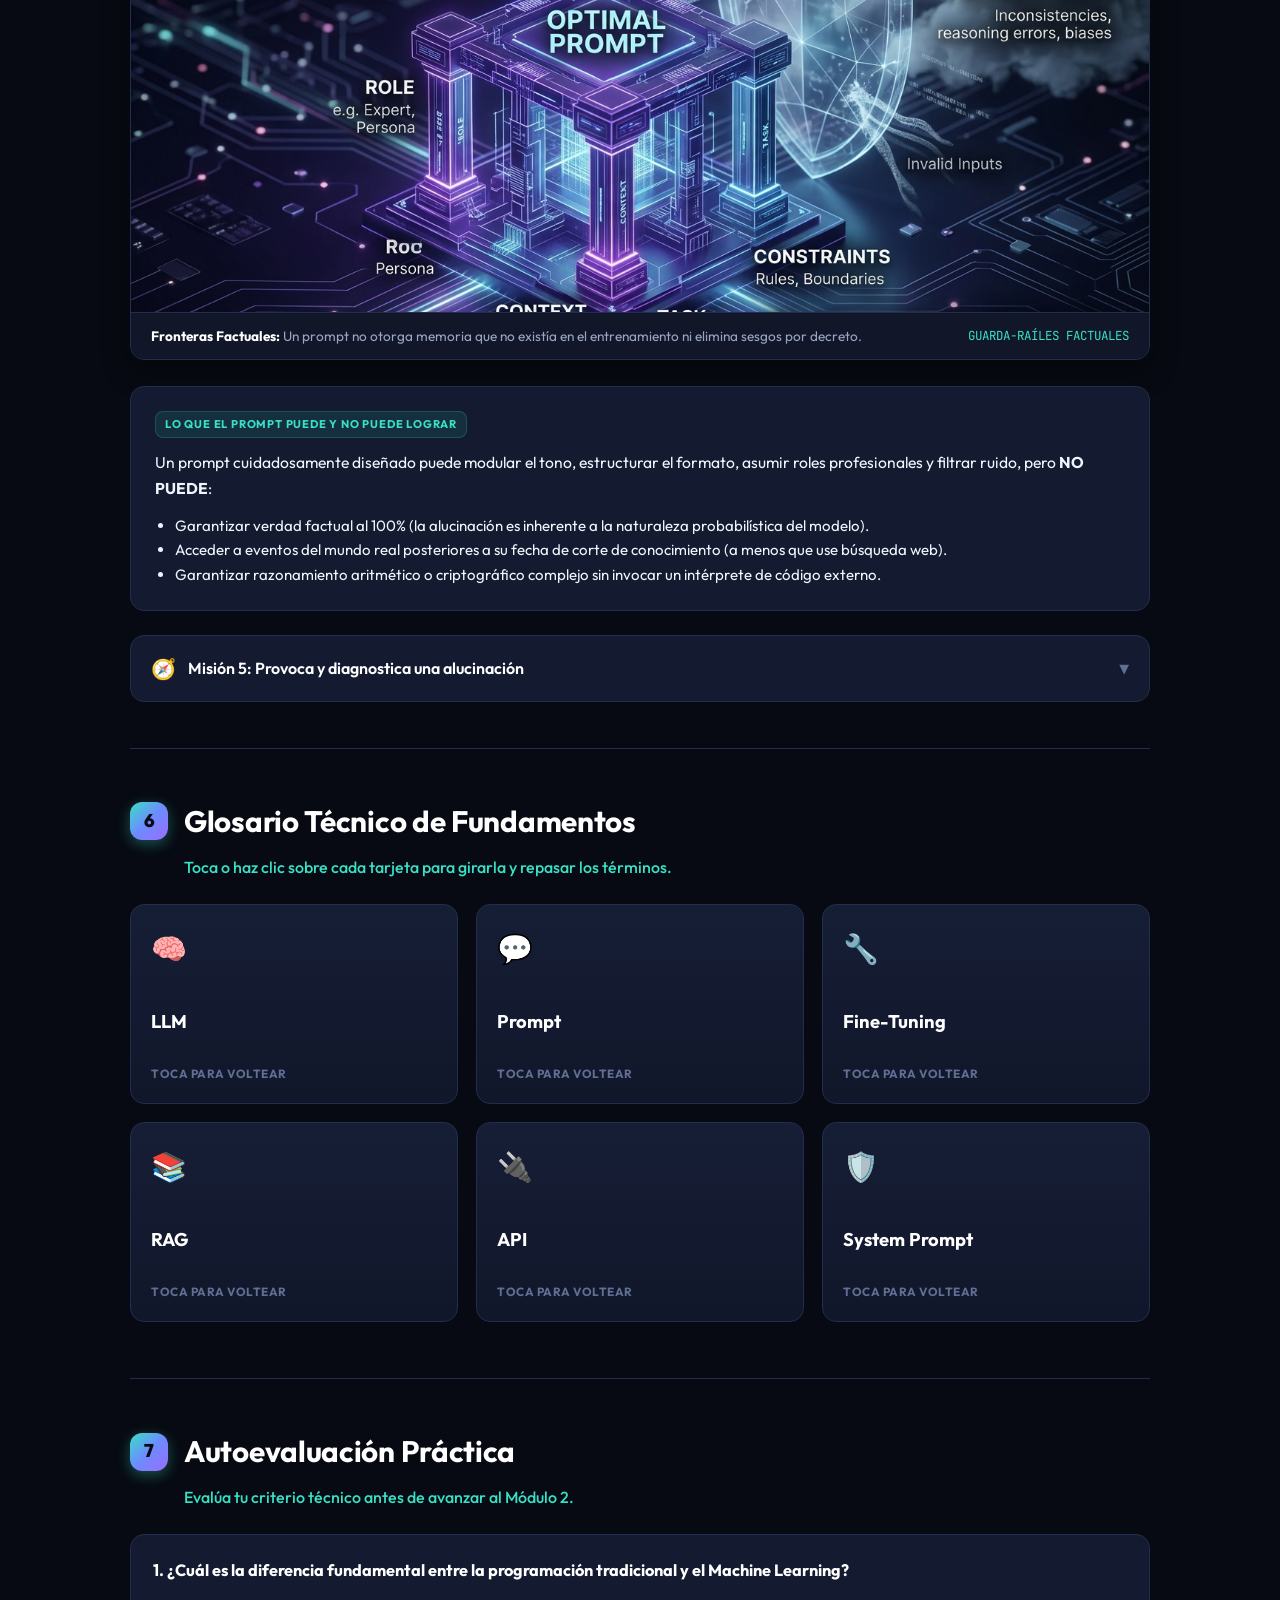
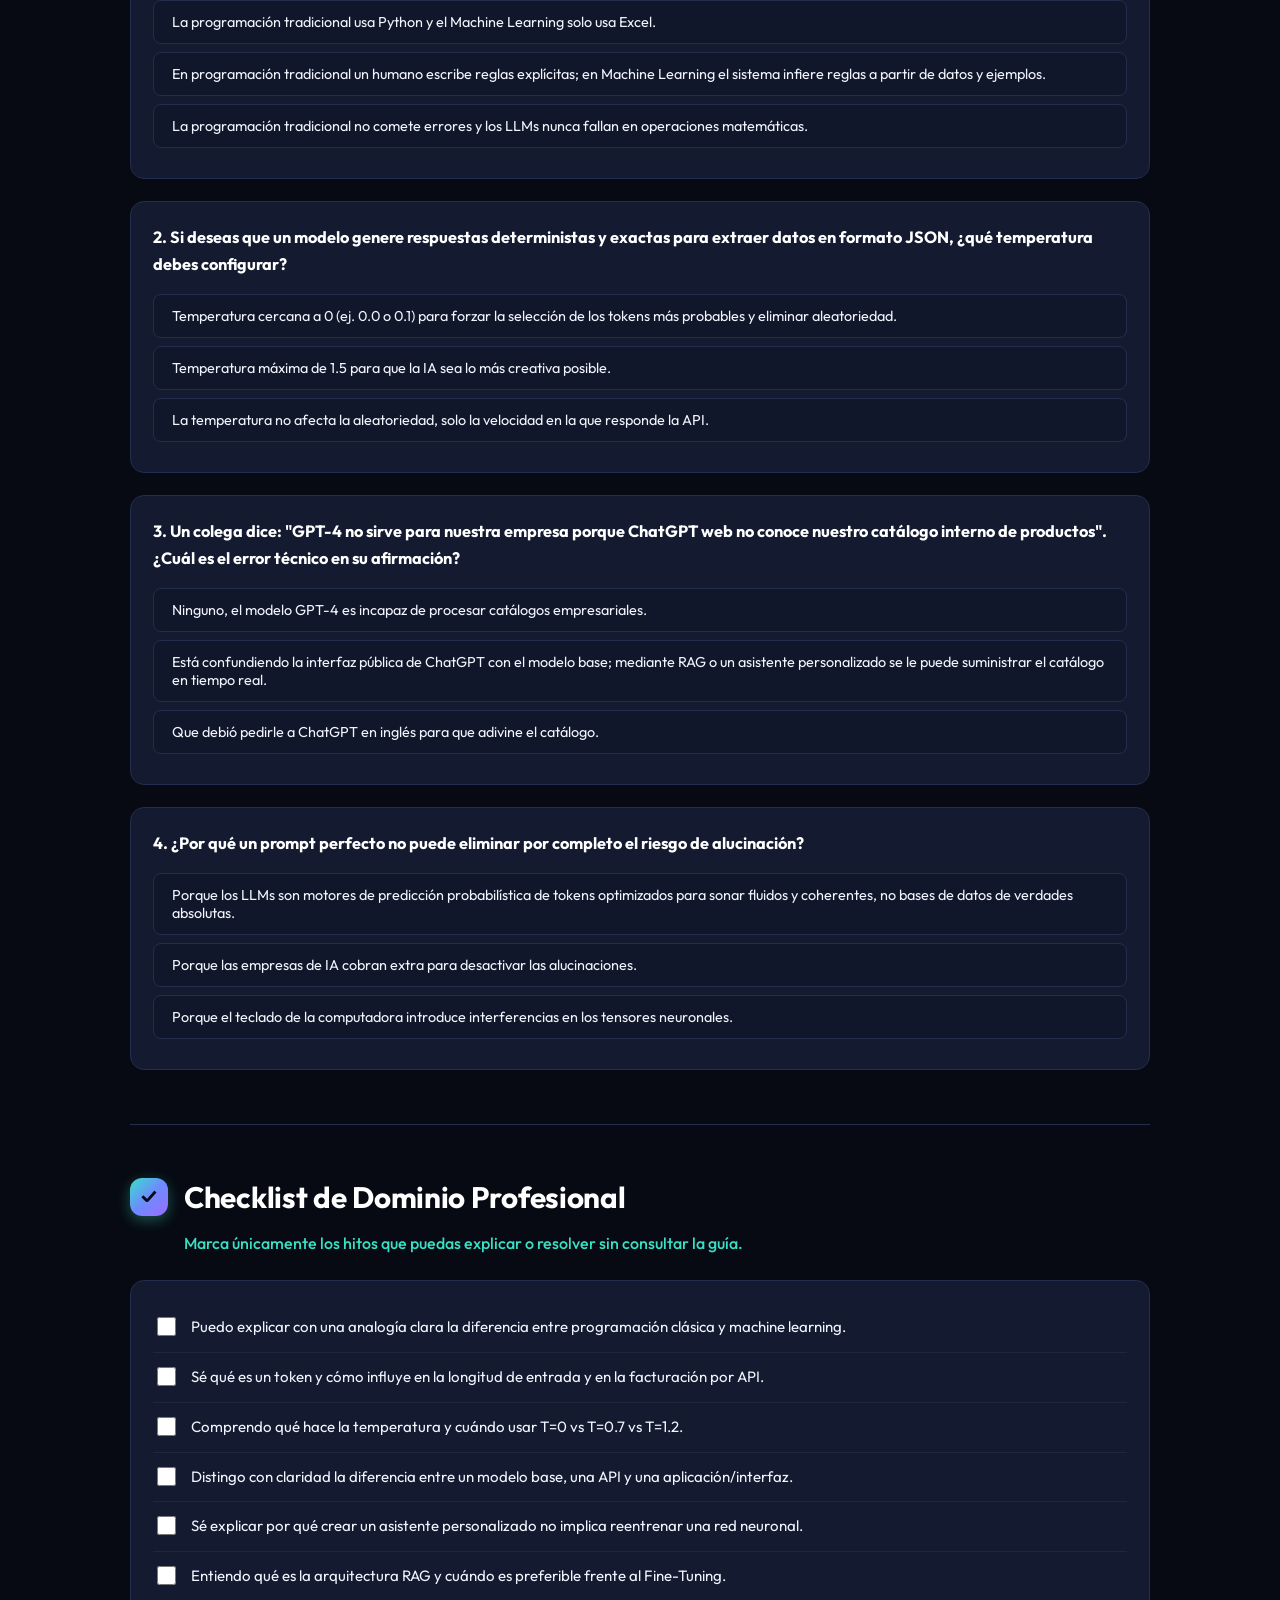
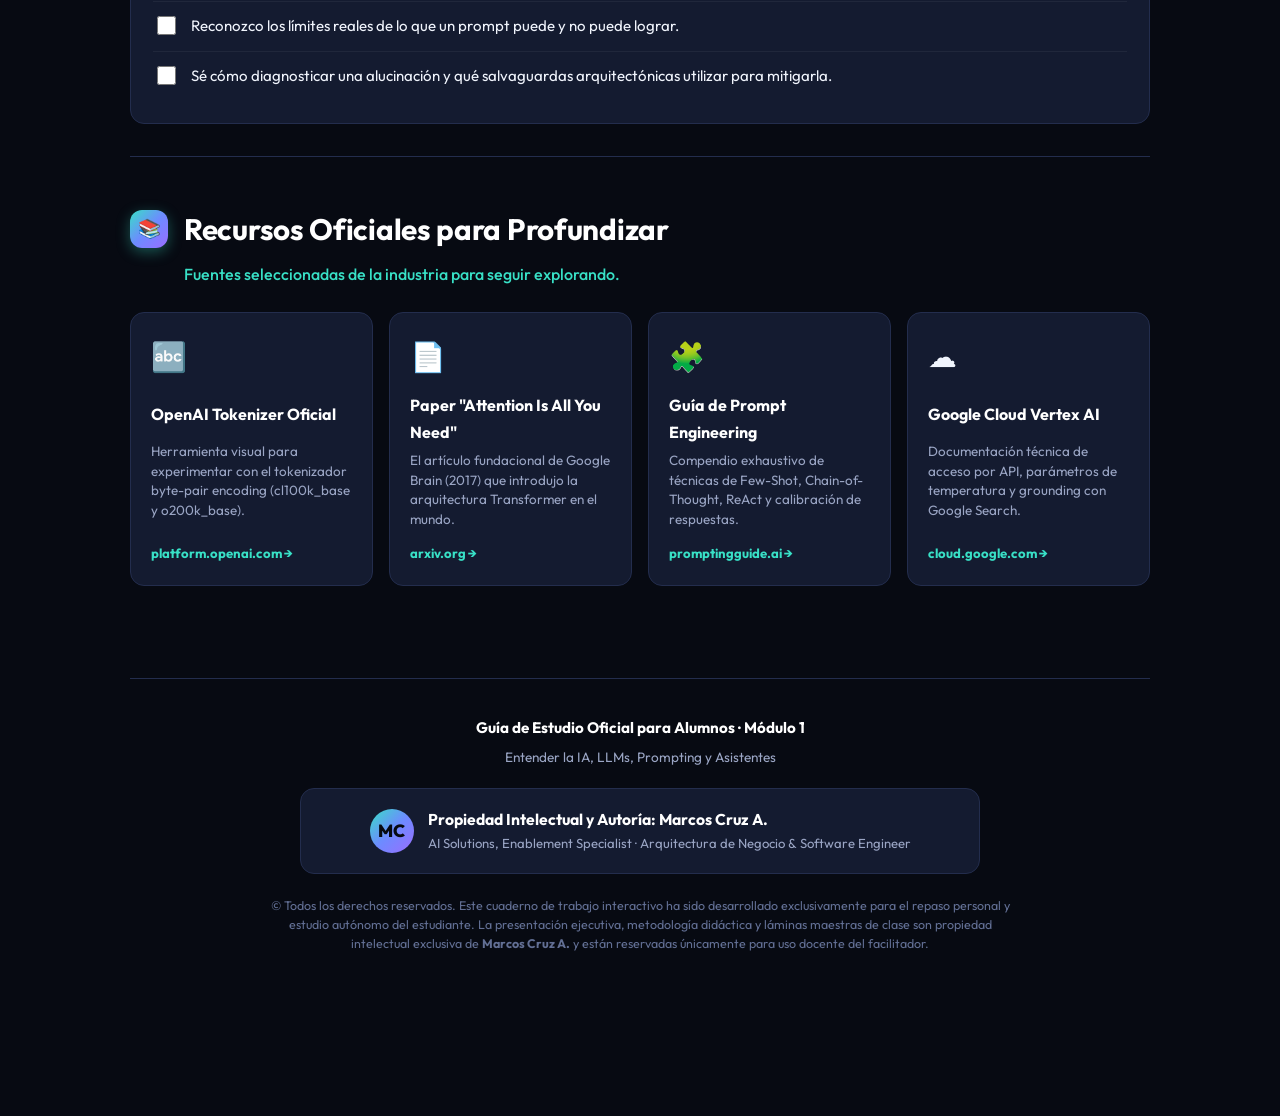
==== commit 222552dc: "feat(modulo1): rediseño visual completo alineado al módulo 2 con assets y simuladores interactivos" ====
--- a/guia1_estudio_interactiva.html
+++ b/guia1_estudio_interactiva.html
@@ -2,421 +2,891 @@
 <html lang="es">
 
 <head>
-    <meta charset="UTF-8">
-    <meta name="viewport" content="width=device-width, initial-scale=1.0">
-    <title>Guía de Estudio Interactiva · Módulo 1: Introducción a la IA</title>
-    <link rel="preconnect" href="https://fonts.googleapis.com">
-    <link
-        href="https://fonts.googleapis.com/css2?family=Outfit:wght@400;500;600;700;800&family=JetBrains+Mono:wght@400;600;700&display=swap"
-        rel="stylesheet">
-    <link rel="stylesheet" href="guia_estudio.css">
+  <meta charset="UTF-8">
+  <meta name="viewport" content="width=device-width, initial-scale=1.0, maximum-scale=5.0">
+  <title>Guía de Estudio Interactiva · Módulo 1: Entender la IA, LLMs, Prompting y Asistentes | Instructor: Marcos Cruz A.</title>
+  <meta name="description" content="Guía interactiva oficial del Módulo 1: de programación tradicional a modelos estadísticos, anatomía de LLMs, tokens, simulador de temperatura, interfaz vs modelo, asistentes y RAG.">
+  <meta name="author" content="Marcos Cruz A.">
+
+  <!-- Tipografía Google Fonts -->
+  <link rel="preconnect" href="https://fonts.googleapis.com">
+  <link rel="preconnect" href="https://fonts.gstatic.com" crossorigin>
+  <link href="https://fonts.googleapis.com/css2?family=Outfit:wght@300;400;500;600;700;800&family=JetBrains+Mono:wght@400;500;600;700&display=swap" rel="stylesheet">
+
+  <!-- Estilos Unificados Dark Editorial Tech -->
+  <link rel="stylesheet" href="guia_estudio_modulo2.css">
 </head>
 
 <body>
 
-    <div class="progress-sticky">
-        <div class="progress-top-row">
-            <div class="progress-brand">
-                <a href="index.html" style="color: var(--text-dim); text-decoration: none; font-size: 0.82rem; font-weight: 600; padding: 2px 8px; border-radius: 6px; background: rgba(255,255,255,0.06); border: 1px solid var(--card-border); margin-right: 6px;">🏠 Portal</a>
-                <span class="logo-badge">MÓD. 1</span>
-                <span class="title">Guía de Estudio Autodidacta</span>
-                <a href="guia2_estudio_interactiva.html" style="color: var(--accent-3); font-size: 0.82rem; margin-left: 8px; text-decoration: none; font-weight: 600; padding: 2px 8px; border-radius: 6px; background: rgba(56,224,198,0.1); border: 1px solid rgba(56,224,198,0.25);">Ir a Módulo 2 ➡</a>
-            </div>
-            <div class="progress-stats">
-                <span>Explorados: <strong id="statExplored">0</strong>/<span id="statTotal">0</span></span>
-                <span>Quiz: <strong id="statQuiz">0</strong>%</span>
-                <span>Checklist: <strong id="statChecklist">0</strong>%</span>
-            </div>
-        </div>
-        <div class="progress-bar-outer">
-            <div class="progress-bar-inner" id="progressBar"></div>
-        </div>
+  <!-- ====================================================================
+       STICKY PROGRESS & NAV HEADER
+       ==================================================================== -->
+  <header class="progress-sticky">
+    <div class="progress-container-inner">
+      <div class="progress-top-row">
+        <div class="brand-badge-group">
+          <a href="index.html" class="nav-module-link" title="Volver al Portal de Módulos">🏠 Portal</a>
+          <span class="badge-tag">MÓDULO 1</span>
+          <span class="progress-title">Guía de Estudio del Alumno</span>
+          <a href="guia2_estudio_interactiva.html" class="nav-module-link" style="color: var(--accent-cyan);" title="Ir a la Guía del Módulo 2">Módulo 2 ➡</a>
+        </div>
+        <div class="progress-stats">
+          <div class="stat-item">
+            <span>Explorados:</span>
+            <strong id="statExplored">0</strong>/<span id="statTotal">0</span>
+          </div>
+          <div class="stat-item">
+            <span>Quiz:</span>
+            <strong id="statQuiz">0</strong>%
+          </div>
+          <div class="stat-item">
+            <span>Checklist:</span>
+            <strong id="statChecklist">0</strong>%
+          </div>
+        </div>
+      </div>
+      <div class="progress-bar-outer">
+        <div class="progress-bar-inner" id="progressBar"></div>
+      </div>
     </div>
-
-    <div class="nav-dots" id="navDots"></div>
-
-    <div class="wrap">
-
-        <section class="hero">
-            <span class="eyebrow">Aprendizaje Activo · No memorización</span>
-            <h1>Descifrando la <span class="gradient-text">Inteligencia Artificial</span></h1>
-            <p class="lead">Esta guía no te da respuestas masticadas. Te da <strong>conceptos clave, preguntas
-                    disparadoras y pistas de búsqueda</strong> para que tú construyas el conocimiento investigando,
-                probando y conectando ideas por tu cuenta.</p>
-            <div class="hero-note">
-                <strong>Cómo usar esta guía:</strong> cada bloque tiene un concepto breve (lo esencial), una pregunta de
-                investigación (tu misión) y términos de búsqueda sugeridos. Abre un buscador o un chat de IA en paralelo
-                y ve resolviendo cada misión. Marca tu avance con el checklist final.
-            </div>
-        </section>
-
-        <!-- BLOQUE 1 -->
-        <section class="block-section" id="s1">
-            <div class="block-head"><span class="block-num">1</span>
-                <h2>El Cambio de Paradigma</h2>
-            </div>
-            <p class="block-sub">De programar reglas a entrenar con datos.</p>
-
-            <div class="concept-box">
-                <span class="ctag">Concepto breve</span>
-                <p>Durante décadas la computación funcionó así: un humano escribe reglas explícitas (<em>if-else</em>) y
-                    la máquina las ejecuta. La IA moderna, especialmente el <em>Machine Learning</em>, invierte la
-                    lógica: le damos muchos ejemplos (datos) y el sistema <strong>infiere sus propias reglas</strong>
-                    (un modelo estadístico) para generalizar a casos nuevos.</p>
-            </div>
-
-            <div class="accordion" data-id="a1">
-                <div class="accordion-head">
-                    <div class="ah-left"><span class="ah-icon">🧭</span>
-                        <h3>Misión de investigación: Programación clásica vs. Aprendizaje</h3>
-                    </div><span class="chevron">▼</span>
-                </div>
-                <div class="accordion-body">
-                    <p>Investiga la diferencia entre un sistema basado en reglas (<em>rule-based</em>) y uno basado en
-                        aprendizaje automático. ¿Por qué un sistema de reglas fallaría al intentar reconocer gatos en
-                        fotos, mientras que uno entrenado con datos sí puede?</p>
-                    <div class="research-prompt">
-                        <span class="rp-tag">Pregúntale a una IA o busca</span>
-                        <p>"Explícame con una analogía cotidiana la diferencia entre programación tradicional y machine
-                            learning"</p>
-                    </div>
-                    <div class="search-term-row">
-                        <span class="search-term-chip">🔎 rule-based systems vs machine learning</span>
-                        <span class="search-term-chip">🔎 historia del machine learning</span>
-                        <span class="search-term-chip">🔎 qué es un modelo estadístico</span>
-                    </div>
-                </div>
-            </div>
-        </section>
-
-        <!-- BLOQUE 2 -->
-        <section class="block-section" id="s2">
-            <div class="block-head"><span class="block-num">2</span>
-                <h2>Anatomía de un LLM</h2>
-            </div>
-            <p class="block-sub">Qué hay realmente detrás de un chat como ChatGPT, Gemini o Claude.</p>
-
-            <div class="concept-box">
-                <span class="ctag">Concepto breve</span>
-                <p>Un <em>Large Language Model</em> (LLM) es una red neuronal entrenada con cantidades masivas de texto
-                    para predecir la siguiente palabra (o "token") más probable dada una secuencia previa. No "entiende"
-                    ni "piensa" como un humano: calcula probabilidades a partir de patrones estadísticos aprendidos del
-                    lenguaje.</p>
-            </div>
-
-            <div class="flashcard-grid" id="flashcards2">
-                <div class="flashcard">
-                    <div class="flashcard-inner">
-                        <div class="flashcard-face flashcard-front"><span class="fc-icon">🔡</span>
-                            <h4>Token</h4><span class="fc-hint">Clic para revelar</span>
-                        </div>
-                        <div class="flashcard-face flashcard-back">
-                            <p>Unidad mínima de texto que procesa un modelo: puede ser una palabra, parte de una palabra
-                                o un signo. Investiga cómo un tokenizador divide "inteligencia artificial".</p>
-                        </div>
-                    </div>
-                </div>
-                <div class="flashcard">
-                    <div class="flashcard-inner">
-                        <div class="flashcard-face flashcard-front"><span class="fc-icon">⚖️</span>
-                            <h4>Parámetros</h4><span class="fc-hint">Clic para revelar</span>
-                        </div>
-                        <div class="flashcard-face flashcard-back">
-                            <p>Valores numéricos internos ajustados durante el entrenamiento. Investiga qué significa
-                                que GPT-4 tenga "billones de parámetros" y por qué eso no garantiza que sea más
-                                "inteligente".</p>
-                        </div>
-                    </div>
-                </div>
-                <div class="flashcard">
-                    <div class="flashcard-inner">
-                        <div class="flashcard-face flashcard-front"><span class="fc-icon">🎲</span>
-                            <h4>Alucinación</h4><span class="fc-hint">Clic para revelar</span>
-                        </div>
-                        <div class="flashcard-face flashcard-back">
-                            <p>Cuando el modelo genera información plausible pero falsa, porque está optimizado para
-                                sonar coherente, no para ser verídico. Busca un ejemplo real documentado.</p>
-                        </div>
-                    </div>
-                </div>
-                <div class="flashcard">
-                    <div class="flashcard-inner">
-                        <div class="flashcard-face flashcard-front"><span class="fc-icon">🌡️</span>
-                            <h4>Temperatura</h4><span class="fc-hint">Clic para revelar</span>
-                        </div>
-                        <div class="flashcard-face flashcard-back">
-                            <p>Parámetro que controla la aleatoriedad de las respuestas. Investiga qué pasa con
-                                temperatura 0 vs. temperatura 1.5 en la creatividad de las respuestas.</p>
-                        </div>
-                    </div>
-                </div>
-            </div>
-
-            <div class="accordion" data-id="a2">
-                <div class="accordion-head">
-                    <div class="ah-left"><span class="ah-icon">🧭</span>
-                        <h3>Misión: ¿Predicción o comprensión?</h3>
-                    </div><span class="chevron">▼</span>
-                </div>
-                <div class="accordion-body">
-                    <p>Un debate activo en IA es si los LLM "entienden" el lenguaje o solo son máquinas de predicción
-                        estadística extremadamente sofisticadas. Investiga argumentos de ambos lados y forma tu propia
-                        postura.</p>
-                    <div class="search-term-row">
-                        <span class="search-term-chip">🔎 stochastic parrot debate</span>
-                        <span class="search-term-chip">🔎 transformer architecture explicada simple</span>
-                        <span class="search-term-chip">🔎 attention is all you need resumen</span>
-                    </div>
-                </div>
-            </div>
-        </section>
-
-        <!-- BLOQUE 3 -->
-        <section class="block-section" id="s3">
-            <div class="block-head"><span class="block-num">3</span>
-                <h2>Interfaz vs. Modelo</h2>
-            </div>
-            <p class="block-sub">No confundas la "app" con el "cerebro".</p>
-
-            <div class="concept-box">
-                <span class="ctag">Concepto breve</span>
-                <p>ChatGPT, Copilot y Gemini son <strong>interfaces</strong>: aplicaciones con una capa de producto
-                    (memoria, herramientas, moderación, UI) construidas sobre un <strong>modelo</strong> base (GPT-4o,
-                    Gemini, Claude). El mismo modelo puede exponerse en múltiples interfaces distintas, cada una con
-                    reglas y capacidades diferentes.</p>
-            </div>
-
-            <div class="table-wrap">
-                <table>
-                    <thead>
-                        <tr>
-                            <th>Capa</th>
-                            <th>Qué es</th>
-                            <th>Ejemplo</th>
-                        </tr>
-                    </thead>
-                    <tbody>
-                        <tr>
-                            <td><strong>Modelo</strong></td>
-                            <td>El motor estadístico entrenado</td>
-                            <td>GPT-4o, Gemini 1.5, Claude 3</td>
-                        </tr>
-                        <tr>
-                            <td><strong>API</strong></td>
-                            <td>Puerta de acceso programática al modelo</td>
-                            <td>OpenAI API, Vertex AI</td>
-                        </tr>
-                        <tr>
-                            <td><strong>Interfaz / App</strong></td>
-                            <td>UI + memoria + herramientas + reglas de uso</td>
-                            <td>ChatGPT, Copilot, Gemini App</td>
-                        </tr>
-                    </tbody>
-                </table>
-            </div>
-
-            <div class="accordion" data-id="a3">
-                <div class="accordion-head">
-                    <div class="ah-left"><span class="ah-icon">🧭</span>
-                        <h3>Misión: El mismo modelo, distintas respuestas</h3>
-                    </div><span class="chevron">▼</span>
-                </div>
-                <div class="accordion-body">
-                    <p>Investiga por qué el mismo modelo (ej. GPT-4) puede dar respuestas diferentes en ChatGPT vs. en
-                        Copilot vs. accedido directamente por API. ¿Qué papel juegan el "system prompt" y las políticas
-                        de la interfaz?</p>
-                    <div class="search-term-row">
-                        <span class="search-term-chip">🔎 system prompt qué es</span>
-                        <span class="search-term-chip">🔎 OpenAI API vs ChatGPT diferencias</span>
-                        <span class="search-term-chip">🔎 wrapper de IA definición</span>
-                    </div>
-                </div>
-            </div>
-        </section>
-
-        <!-- BLOQUE 4 -->
-        <section class="block-section" id="s4">
-            <div class="block-head"><span class="block-num">4</span>
-                <h2>Asistentes Personalizados (GPTs)</h2>
-            </div>
-            <p class="block-sub">Configurar un modelo sin entrenarlo de nuevo.</p>
-
-            <div class="concept-box">
-                <span class="ctag">Concepto breve</span>
-                <p>Un "GPT personalizado" o asistente a medida no entrena un nuevo modelo desde cero. En realidad
-                    envuelve el modelo base con <strong>instrucciones persistentes</strong> (un prompt de sistema
-                    detallado), <strong>conocimiento adicional</strong> (archivos de referencia) y a veces
-                    <strong>herramientas</strong> (búsqueda, código, APIs externas). Es personalización por
-                    configuración, no por reentrenamiento.
-                </p>
-            </div>
-
-            <div class="accordion" data-id="a4">
-                <div class="accordion-head">
-                    <div class="ah-left"><span class="ah-icon">🧭</span>
-                        <h3>Misión: Instrucciones vs. Fine-tuning</h3>
-                    </div><span class="chevron">▼</span>
-                </div>
-                <div class="accordion-body">
-                    <p>Investiga la diferencia entre crear un asistente con instrucciones personalizadas (prompt
-                        engineering) y hacer "fine-tuning" real de un modelo. ¿Cuándo tendría sentido cada enfoque?</p>
-                    <div class="research-prompt">
-                        <span class="rp-tag">Pregúntale a una IA o busca</span>
-                        <p>"¿Qué es RAG (Retrieval Augmented Generation) y cómo se relaciona con los GPTs
-                            personalizados?"</p>
-                    </div>
-                    <div class="search-term-row">
-                        <span class="search-term-chip">🔎 fine-tuning vs prompt engineering</span>
-                        <span class="search-term-chip">🔎 RAG retrieval augmented generation</span>
-                        <span class="search-term-chip">🔎 cómo crear un GPT personalizado</span>
-                    </div>
-                </div>
-            </div>
-        </section>
-
-        <!-- BLOQUE 5 -->
-        <section class="block-section" id="s5">
-            <div class="block-head"><span class="block-num">5</span>
-                <h2>Límites y Fronteras del Prompt</h2>
-            </div>
-            <p class="block-sub">Lo que un prompt puede y no puede lograr.</p>
-
-            <div class="concept-box">
-                <span class="ctag">Concepto breve</span>
-                <p>Un prompt bien diseñado puede guiar el tono, formato, rol y enfoque de un modelo, pero
-                    <strong>no puede</strong> otorgarle conocimiento que no estaba en sus datos de entrenamiento, ni
-                    eliminar sus sesgos estructurales, ni garantizar exactitud factual al 100%. Entender estas
-                    fronteras evita expectativas irreales y usos riesgosos.
-                </p>
-            </div>
-
-            <div class="quiz-box">
-                <p class="quiz-q">🧠 Autoevaluación: ¿Cuál de estas afirmaciones es correcta?</p>
-                <button class="quiz-opt" data-correct="false">Un prompt perfecto puede eliminar por completo las
-                    alucinaciones de un LLM.</button>
-                <button class="quiz-opt" data-correct="true">Un prompt puede mejorar el formato y enfoque de la
-                    respuesta, pero no garantiza veracidad absoluta.</button>
-                <button class="quiz-opt" data-correct="false">Si le pides al modelo que "no invente nada", nunca
-                    volverá a alucinar.</button>
-                <div class="quiz-feedback"></div>
-            </div>
-
-            <div class="accordion" data-id="a5">
-                <div class="accordion-head">
-                    <div class="ah-left"><span class="ah-icon">🧭</span>
-                        <h3>Misión: Diseña tu propio experimento</h3>
-                    </div><span class="chevron">▼</span>
-                </div>
-                <div class="accordion-body">
-                    <p>Abre un LLM y pídele información muy específica sobre un tema de nicho que probablemente no
-                        conozca bien (ej. un evento local reciente). Observa si "alucina" una respuesta convincente
-                        pero falsa. Documenta qué pasó y por qué crees que ocurrió.</p>
-                    <div class="search-term-row">
-                        <span class="search-term-chip">🔎 prompt engineering límites</span>
-                        <span class="search-term-chip">🔎 sesgos en modelos de lenguaje</span>
-                        <span class="search-term-chip">🔎 cómo verificar información generada por IA</span>
-                    </div>
-                </div>
-            </div>
-        </section>
-
-        <!-- GLOSARIO -->
-        <section class="block-section" id="s6">
-            <div class="block-head"><span class="block-num">6</span>
-                <h2>Glosario Rápido</h2>
-            </div>
-            <p class="block-sub">Términos clave — profundiza cada uno por tu cuenta.</p>
-            <div class="glossary-grid">
-                <div class="glossary-term"><span class="gt-word">LLM</span><span class="gt-def">Large Language
-                        Model, modelo de lenguaje de gran escala.</span></div>
-                <div class="glossary-term"><span class="gt-word">Prompt</span><span class="gt-def">Instrucción o
-                        entrada de texto que se le da al modelo.</span></div>
-                <div class="glossary-term"><span class="gt-word">Fine-tuning</span><span class="gt-def">Reentrenar
-                        un modelo base con datos específicos.</span></div>
-                <div class="glossary-term"><span class="gt-word">RAG</span><span class="gt-def">Técnica que combina
-                        búsqueda de documentos con generación de texto.</span></div>
-                <div class="glossary-term"><span class="gt-word">Token</span><span class="gt-def">Unidad mínima de
-                        texto procesada por el modelo.</span></div>
-                <div class="glossary-term"><span class="gt-word">Alucinación</span><span class="gt-def">Respuesta
-                        generada que suena correcta pero es falsa.</span></div>
-                <div class="glossary-term"><span class="gt-word">API</span><span class="gt-def">Interfaz de
-                        programación para acceder a un modelo.</span></div>
-                <div class="glossary-term"><span class="gt-word">System Prompt</span><span class="gt-def">Instrucción
-                        base oculta que configura el comportamiento del modelo.</span></div>
-            </div>
-        </section>
-
-        <!-- RECURSOS -->
-        <section class="block-section" id="s7">
-            <div class="block-head"><span class="block-num">7</span>
-                <h2>Recursos para Profundizar</h2>
-            </div>
-            <p class="block-sub">Puntos de partida — no destinos finales. Sigue investigando desde aquí.</p>
-            <div class="resource-grid">
-                <a class="resource-card"
-                    href="https://www.youtube.com/results?search_query=transformer+neural+network+explained"
-                    target="_blank" rel="noopener">
-                    <span class="rc-icon">🎥</span>
-                    <h4>Video: Arquitectura Transformer</h4>
-                    <p>Busca explicaciones visuales sobre cómo funciona la atención en los transformers.</p>
-                    <span class="rc-link">Buscar en YouTube →</span>
-                </a>
-                <a class="resource-card" href="https://scholar.google.com/scholar?q=large+language+models+survey"
-                    target="_blank" rel="noopener">
-                    <span class="rc-icon">📄</span>
-                    <h4>Papers académicos sobre LLMs</h4>
-                    <p>Explora investigación formal y surveys recientes sobre modelos de lenguaje.</p>
-                    <span class="rc-link">Buscar en Google Scholar →</span>
-                </a>
-                <a class="resource-card" href="https://www.google.com/search?q=prompt+engineering+guide" target="_blank"
-                    rel="noopener">
-                    <span class="rc-icon">🧩</span>
-                    <h4>Guías de Prompt Engineering</h4>
-                    <p>Compara distintas guías y técnicas prácticas de diseño de prompts.</p>
-                    <span class="rc-link">Buscar en Google →</span>
-                </a>
-                <a class="resource-card"
-                    href="https://www.google.com/search?q=OpenAI+Google+Anthropic+documentacion+oficial" target="_blank"
-                    rel="noopener">
-                    <span class="rc-icon">📚</span>
-                    <h4>Documentación oficial</h4>
-                    <p>Revisa la documentación de OpenAI, Google DeepMind y Anthropic directamente de la fuente.</p>
-                    <span class="rc-link">Buscar documentación →</span>
-                </a>
-            </div>
-        </section>
-
-        <!-- CHECKLIST FINAL -->
-        <section class="block-section" id="s8">
-            <div class="block-head"><span class="block-num">✓</span>
-                <h2>Checklist de Dominio</h2>
-            </div>
-            <p class="block-sub">Marca solo lo que realmente puedas explicar sin ver la guía.</p>
-            <div class="concept-box" id="checklistBox">
-                <label class="checklist-item"><input type="checkbox" data-k="c1"><span>Puedo explicar la diferencia
-                        entre programación tradicional y machine learning.</span></label>
-                <label class="checklist-item"><input type="checkbox" data-k="c2"><span>Puedo definir qué es un token
-                        y un parámetro en un LLM.</span></label>
-                <label class="checklist-item"><input type="checkbox" data-k="c3"><span>Puedo distinguir entre un
-                        modelo, una API y una interfaz de usuario.</span></label>
-                <label class="checklist-item"><input type="checkbox" data-k="c4"><span>Puedo explicar cómo se
-                        personaliza un asistente de IA sin reentrenar el modelo.</span></label>
-                <label class="checklist-item"><input type="checkbox" data-k="c5"><span>Puedo describir al menos dos
-                        límites reales de lo que un prompt puede lograr.</span></label>
-                <label class="checklist-item"><input type="checkbox" data-k="c6"><span>Puedo dar un ejemplo propio
-                        de una alucinación de IA y explicar por qué ocurrió.</span></label>
-            </div>
-        </section>
-
-        <footer class="site-footer">
-            <p>Guía de estudio interactiva · Módulo 1: Introducción a la IA</p>
-            <p class="footer-sign">Elaborado por <strong>Marcos Cruz A.</strong> · AI Solutions, Enablement Specialist ·
-                Arquitectura de Negocio & Software Engineer</p>
-        </footer>
-
-    </div>
-
-    <script src="guia_estudio.js"></script>
+  </header>
+
+  <!-- Indicadores de Navegación Lateral (Desktop) -->
+  <nav class="nav-dots" id="navDots" aria-label="Navegación rápida de secciones"></nav>
+
+  <!-- ====================================================================
+       MAIN WRAPPER
+       ==================================================================== -->
+  <main class="wrap">
+
+    <!-- HERO SECTION -->
+    <section class="hero" id="hero">
+      <div class="hero-meta-row">
+        <span class="hero-tag">⚡ Cuaderno de Estudio del Alumno</span>
+        <span class="hero-author-badge">Instructor y Autor: <strong>Marcos Cruz A.</strong> · AI Solutions Specialist</span>
+        <span class="hero-tag" style="background: rgba(154,109,255,0.12); color: var(--accent-purple); border-color: rgba(154,109,255,0.25);">
+          🛡️ Propiedad Intelectual Registrada
+        </span>
+      </div>
+
+      <h1 class="hero-title">
+        Módulo 1: <span class="gradient-text">Entender la IA, LLMs,</span> Prompting y Asistentes
+      </h1>
+
+      <p class="hero-lead">
+        Descubre qué hay realmente dentro del motor de la Inteligencia Artificial moderna. Pasa de concebirla como magia a comprender su funcionamiento mecánico: <strong>de reglas lógicas a probabilidades estadísticas</strong>, anatomía de tokens y parámetros, control de temperatura, desacoplamiento entre interfaces y modelos, y diseño de asistentes personalizados.
+      </p>
+
+      <!-- Portada Visual del Módulo 1 -->
+      <div class="hero-media-card">
+        <img src="assets/cover.jpg" alt="Portada Módulo 1: Descifrando la Inteligencia Artificial" class="hero-cover-img" loading="eager">
+        <div class="hero-card-footer">
+          <div class="hero-caption">
+            <strong>Entorno Fundacional:</strong> Arquitectura neuronal de predicción de tokens, capas de software y asistentes RAG.
+          </div>
+          <div class="hero-stats-pills">
+            <span class="mini-pill">⏱️ ~60 Minutos</span>
+            <span class="mini-pill">🧠 Laboratorios en Vivo</span>
+            <span class="mini-pill">📱 Móvil y PC</span>
+          </div>
+        </div>
+      </div>
+
+      <!-- Cuadro de Instrucciones Didácticas -->
+      <div class="guide-instructions">
+        <h3>🧭 Cómo sacar el máximo provecho a este material interactivo</h3>
+        <p>
+          Esta guía no te entrega respuestas memorísticas masticadas. Te proporciona <strong>conceptos nucleares, simuladores interactivos de parámetros, laboratorios de tokens y misiones de experimentación</strong>. Abre tu chat de IA favorito en paralelo y ve resolviendo cada misión práctica. Tu avance se guarda automáticamente.
+        </p>
+      </div>
+    </section>
+
+    <!-- ====================================================================
+         BLOQUE 1: EL CAMBIO DE PARADIGMA
+         ==================================================================== -->
+    <section class="block-section" id="s1">
+      <div class="block-head">
+        <span class="block-num">1</span>
+        <h2>El Cambio de Paradigma: De Reglas a Datos</h2>
+      </div>
+      <p class="block-sub">De programar condiciones explícitas (if-else) a entrenar modelos con ejemplos masivos.</p>
+
+      <!-- Asset Técnico: Cambio de Paradigma -->
+      <div class="block-media-showcase">
+        <div class="media-image-container">
+          <img src="assets/paradigm_shift.jpg" alt="Cambio de Paradigma: Programación Clásica vs Machine Learning" loading="lazy">
+          <span class="media-badge-overlay">Inversión Lógica</span>
+        </div>
+        <div class="media-caption-bar">
+          <span><strong>El Nuevo Paradigma:</strong> En lugar de codificar reglas a mano, alimentamos datos para inferir un modelo estadístico.</span>
+          <span style="color: var(--accent-cyan); font-family: var(--font-mono); font-size: 0.78rem;">MACHINE LEARNING</span>
+        </div>
+      </div>
+
+      <div class="concept-box">
+        <span class="ctag">Concepto Nuclear</span>
+        <p>
+          Durante 70 años, la computación operó bajo una fórmula rígida: <code>Reglas + Datos = Respuestas</code>. Si querías detectar spam o reconocer un rostro, debías escribir millones de líneas de condiciones lógicas que colapsaban ante cualquier variación del mundo real.
+        </p>
+        <p>
+          El <strong>Machine Learning</strong> invierte esta ecuación: <code>Datos + Respuestas Esperadas = Reglas (Modelo)</code>. El sistema analiza millones de ejemplos y ajusta conexiones internas hasta inferir sus propias funciones estadísticas, capaces de generalizar frente a datos nunca antes vistos.
+        </p>
+      </div>
+
+      <!-- Comparador Visual de Paradigma -->
+      <div class="diff-container">
+        <div class="diff-header-tabs">
+          <div class="diff-tab active" data-target="diff-paradigm-rules">⚙️ Programación Clásica (Reglas)</div>
+          <div class="diff-tab" data-target="diff-paradigm-ml">🧠 Aprendizaje Automático (Datos)</div>
+        </div>
+
+        <div class="diff-pane active" id="diff-paradigm-rules">
+          <div class="code-box">
+<span class="badge-mediocre">LÓGICA TRADICIONAL</span>
+// Intento de clasificar si una foto contiene un gato mediante reglas:
+if (pixeles[120][45].color == OREJA_TRIANGULAR) {
+    if (contar_bigotes(imagen) == 6) {
+        if (textura == PELO_SUAVE && detecta_cola(imagen)) {
+            return "Es un gato"; // ⚠️ Falla si el gato está dormido o de espaldas
+        }
+    }
+}
+// Imposible contemplar miles de millones de ángulos, luces y razas.
+          </div>
+          <p style="font-size: 0.85rem; color: var(--accent-rose); margin: 10px 0 0;">
+            ❌ <strong>Límite estructural:</strong> El programador humano es el cuello de botella. No podemos escribir reglas para patrones que nosotros mismos reconocemos por intuición visual o lingüística.
+          </p>
+        </div>
+
+        <div class="diff-pane" id="diff-paradigm-ml">
+          <div class="code-box">
+<span class="badge-pro">MACHINE LEARNING</span>
+// Enfoque basado en datos y redes neuronales:
+modelo = entrenar_red_neuronal(
+    dataset_10_millones_fotos_etiquetadas, 
+    optimizador = AdamW, 
+    loss = CrossEntropy
+);
+
+// El modelo ajusta billones de pesos (parámetros) internos.
+prediccion = modelo.clasificar(foto_nueva_desconocida);
+// Resultado: 99.4% Probabilidad de "Gato" (reconoce invariancia geométrica y textura)
+          </div>
+          <p style="font-size: 0.85rem; color: var(--accent-emerald); margin: 10px 0 0;">
+            ✅ <strong>Poder de generalización:</strong> La máquina aprende representaciones latentes de alta dimensión y se adapta a variaciones imprevistas.
+          </p>
+        </div>
+      </div>
+
+      <!-- Misión de Investigación 1 -->
+      <div class="accordion" data-id="acc1">
+        <div class="accordion-head">
+          <div class="ah-left">
+            <span class="ah-icon">🧭</span>
+            <h3>Misión 1: La analogía cotidiana del aprendizaje</h3>
+          </div>
+          <span class="chevron">▼</span>
+        </div>
+        <div class="accordion-body">
+          <p>
+            Abre tu chat de IA y pídele que te explique con una analogía del mundo real la diferencia entre un sistema de reglas explícitas y una red neuronal. Comprueba si utiliza el ejemplo de aprender a andar en bicicleta leyendo un manual vs. cayéndose y ajustando el equilibrio muscular con la práctica.
+          </p>
+          <div class="research-prompt">
+            <span class="rp-tag">Pregunta Disparadora para tu IA</span>
+            <p>"Explícame con una analogía sencilla por qué la visión por computadora fracasó con programación tradicional y triunfó con redes neuronales convolucionales y transformers."</p>
+          </div>
+          <div class="search-term-row">
+            <span class="search-term-chip">🔎 rule based systems vs machine learning</span>
+            <span class="search-term-chip">🔎 qué es un modelo estadístico explicacion simple</span>
+            <span class="search-term-chip">🔎 historia del perceptron a los transformers</span>
+          </div>
+        </div>
+      </div>
+    </section>
+
+    <!-- ====================================================================
+         BLOQUE 2: ANATOMÍA DE UN LLM
+         ==================================================================== -->
+    <section class="block-section" id="s2">
+      <div class="block-head">
+        <span class="block-num">2</span>
+        <h2>Anatomía de un LLM: Tokens, Parámetros y Temperatura</h2>
+      </div>
+      <p class="block-sub">Qué ocurre en las entrañas de modelos como GPT-4o, Gemini y Claude.</p>
+
+      <!-- Asset Técnico: Anatomía LLM -->
+      <div class="block-media-showcase">
+        <div class="media-image-container">
+          <img src="assets/llm_anatomy.jpg" alt="Anatomía de un Large Language Model" loading="lazy">
+          <span class="media-badge-overlay">Arquitectura Interna</span>
+        </div>
+        <div class="media-caption-bar">
+          <span><strong>El Motor Estadístico:</strong> Transformación de texto en tokens, cálculo de logits en capas de atención y muestreo con temperatura.</span>
+          <span style="color: var(--accent-cyan); font-family: var(--font-mono); font-size: 0.78rem;">PROBABILIDAD DEL SIGUIENTE TOKEN</span>
+        </div>
+      </div>
+
+      <div class="concept-box">
+        <span class="ctag">El Principio de Predicción</span>
+        <p>
+          Un <strong>Large Language Model (LLM)</strong> no almacena "ideas" como un cerebro humano ni "busca en una enciclopedia interna". En su núcleo más íntimo, es una función matemática de distribución de probabilidad: dada una secuencia de palabras previas, calcula cuál es el <strong>siguiente fragmento de texto (token) más verosímil</strong>.
+        </p>
+      </div>
+
+      <!-- SIMULADOR INTERACTIVO DE TEMPERATURA -->
+      <div class="temp-simulator-widget">
+        <div class="tool-header">
+          <h3>🌡️ Laboratorio en Vivo: El Control de Temperatura</h3>
+          <p>Mueve el control deslizante para observar cómo cambia la distribución de probabilidad del siguiente token para la frase: <em>"El cielo sobre la ciudad es [___]"</em></p>
+        </div>
+
+        <div class="temp-slider-control">
+          <div class="temp-slider-header">
+            <span style="font-size: 0.88rem; font-weight: 700; color: #fff;">Valor de Temperatura:</span>
+            <span class="temp-value-display" id="tempValDisplay">0.70</span>
+          </div>
+          <input type="range" id="tempSlider" class="temp-slider-input" min="0.0" max="1.5" step="0.05" value="0.70">
+        </div>
+
+        <!-- Barras de Probabilidades Dinámicas -->
+        <div class="temp-predictions-grid">
+          <div class="temp-prob-row">
+            <span class="token-word-label">"azul"</span>
+            <div class="prob-bar-container">
+              <div class="prob-bar-fill" id="probBar1" style="width: 70%;"></div>
+            </div>
+            <span class="prob-percentage-label" id="probPct1">70%</span>
+          </div>
+
+          <div class="temp-prob-row">
+            <span class="token-word-label">"despejado"</span>
+            <div class="prob-bar-container">
+              <div class="prob-bar-fill" id="probBar2" style="width: 18%;"></div>
+            </div>
+            <span class="prob-percentage-label" id="probPct2">18%</span>
+          </div>
+
+          <div class="temp-prob-row">
+            <span class="token-word-label">"inmenso"</span>
+            <div class="prob-bar-container">
+              <div class="prob-bar-fill" id="probBar3" style="width: 8%;"></div>
+            </div>
+            <span class="prob-percentage-label" id="probPct3">8%</span>
+          </div>
+
+          <div class="temp-prob-row">
+            <span class="token-word-label">"verde" (Raro)</span>
+            <div class="prob-bar-container">
+              <div class="prob-bar-fill" id="probBar4" style="width: 4%; background: var(--accent-rose);"></div>
+            </div>
+            <span class="prob-percentage-label" id="probPct4" style="color: var(--accent-rose);">4%</span>
+          </div>
+        </div>
+
+        <div style="background: var(--bg-deep); padding: 14px 18px; border-radius: var(--radius-sm); border: 1px solid var(--card-border); margin-top: 14px;">
+          <p id="tempVerdictText" style="margin: 0; font-size: 0.88rem; color: var(--text-dim); line-height: 1.5;">
+            Calculando veredicto...
+          </p>
+        </div>
+      </div>
+
+      <!-- TOKENIZADOR INTERACTIVO EN VIVO -->
+      <div class="tokenizer-widget">
+        <div class="tool-header">
+          <h3>🔡 Tokenizador Interactivo y Estimador de Consumo</h3>
+          <p>Escribe cualquier frase en español o pulsa un preset para ver cómo el modelo la fragmenta en unidades mínimas (tokens) y calcula el costo:</p>
+        </div>
+
+        <div style="display: flex; gap: 8px; flex-wrap: wrap; margin-bottom: 12px;">
+          <button class="btn-classify btn-token-preset" data-sample="La inteligencia artificial no piensa, calcula la probabilidad del siguiente token.">Ejemplo 1: Técnico</button>
+          <button class="btn-classify btn-token-preset" data-sample="¿Cuánto presupuesto aprobó el comité para la modernización del sistema?">Ejemplo 2: Pregunta</button>
+          <button class="btn-classify btn-token-preset" data-sample="Supercalifragilisticoespialidoso e internacionalización">Ejemplo 3: Palabras Raras</button>
+        </div>
+
+        <textarea id="tokenInput" class="token-input-area" placeholder="Escribe tu texto aquí para descomponerlo en tokens...">La inteligencia artificial no piensa, calcula la probabilidad del siguiente token.</textarea>
+
+        <div style="font-size: 0.78rem; font-weight: 700; color: var(--accent-cyan); text-transform: uppercase; margin-bottom: 6px;">
+          Desglose Visual de Tokens (Colores Alternados):
+        </div>
+        <div class="tokenized-preview-box" id="tokenPreviewBox"></div>
+
+        <div class="token-metrics-row">
+          <div class="token-metric-pill">
+            <span>Tokens Totales:</span>
+            <strong id="liveTokenCount">0</strong>
+          </div>
+          <div class="token-metric-pill">
+            <span>Caracteres:</span>
+            <strong id="liveCharCount">0</strong>
+          </div>
+          <div class="token-metric-pill">
+            <span>Costo estimado (x1,000 llamadas API):</span>
+            <strong id="liveCostEstimate">$0.0000 USD</strong>
+          </div>
+        </div>
+      </div>
+
+      <!-- 4 Flashcards 3D de Conceptos Clave -->
+      <div class="flashcards-grid">
+        <div class="flashcard">
+          <div class="flashcard-inner">
+            <div class="flashcard-face flashcard-front">
+              <span class="fc-icon">🔡</span>
+              <h4>Token</h4>
+              <span class="fc-hint">Toca para voltear</span>
+            </div>
+            <div class="flashcard-face flashcard-back">
+              <p>Unidad mínima de procesamiento de un LLM. Puede ser una palabra completa, una sílaba o un signo de puntuación. En español, 1,000 tokens equivalen aproximadamente a 750 palabras.</p>
+            </div>
+          </div>
+        </div>
+
+        <div class="flashcard">
+          <div class="flashcard-inner">
+            <div class="flashcard-face flashcard-front">
+              <span class="fc-icon">⚖️</span>
+              <h4>Parámetros</h4>
+              <span class="fc-hint">Toca para voltear</span>
+            </div>
+            <div class="flashcard-face flashcard-back">
+              <p>Valores numéricos internos (pesos sinápticos) calibrados durante el entrenamiento. Un modelo de 7B tiene 7 mil millones de parámetros; uno de 70B almacena patrones más densos pero requiere más memoria RAM.</p>
+            </div>
+          </div>
+        </div>
+
+        <div class="flashcard">
+          <div class="flashcard-inner">
+            <div class="flashcard-face flashcard-front">
+              <span class="fc-icon">📜</span>
+              <h4>Ventana de Contexto</h4>
+              <span class="fc-hint">Toca para voltear</span>
+            </div>
+            <div class="flashcard-face flashcard-back">
+              <p>Cantidad máxima de tokens (entrada + salida) que el modelo puede retener en memoria activa simultáneamente (ej. 128k en GPT-4o, 2 millones en Gemini 1.5 Pro). Todo lo que exceda esa ventana se olvida.</p>
+            </div>
+          </div>
+        </div>
+
+        <div class="flashcard">
+          <div class="flashcard-inner">
+            <div class="flashcard-face flashcard-front">
+              <span class="fc-icon">🎲</span>
+              <h4>Alucinación</h4>
+              <span class="fc-hint">Toca para voltear</span>
+            </div>
+            <div class="flashcard-face flashcard-back">
+              <p>Fenómeno en el que el modelo genera datos falsos o inexistentes con absoluta elocuencia y seguridad, porque está optimizado para maximizar la fluidez probabilística, no la verdad fáctica.</p>
+            </div>
+          </div>
+        </div>
+      </div>
+
+      <!-- Misión de Investigación 2 -->
+      <div class="accordion" data-id="acc2">
+        <div class="accordion-head">
+          <div class="ah-left">
+            <span class="ah-icon">🧭</span>
+            <h3>Misión 2: ¿Predicción o razonamiento genuino?</h3>
+          </div>
+          <span class="chevron">▼</span>
+        </div>
+        <div class="accordion-body">
+          <p>
+            Existe un debate abierto en las ciencias computacionales: ¿los LLMs son meros "loros estocásticos" que repiten patrones estadísticos o desarrollan modelos internos del mundo que constituyen una forma emergente de razonamiento?
+          </p>
+          <div class="search-term-row">
+            <span class="search-term-chip">🔎 stochastic parrots emily bender</span>
+            <span class="search-term-chip">🔎 transformer self attention mechanism</span>
+            <span class="search-term-chip">🔎 emergent abilities in large language models</span>
+          </div>
+        </div>
+      </div>
+    </section>
+
+    <!-- ====================================================================
+         BLOQUE 3: INTERFAZ VS MODELO
+         ==================================================================== -->
+    <section class="block-section" id="s3">
+      <div class="block-head">
+        <span class="block-num">3</span>
+        <h2>Interfaz vs. Modelo: No Confundas la App con el Cerebro</h2>
+      </div>
+      <p class="block-sub">El mismo motor de IA genera respuestas radicalmente distintas según la capa de producto que lo envuelve.</p>
+
+      <!-- Asset Técnico: Interfaz vs Modelo -->
+      <div class="block-media-showcase">
+        <div class="media-image-container">
+          <img src="assets/interface_vs_model.jpg" alt="Diferencia entre Interfaz y Modelo Base" loading="lazy">
+          <span class="media-badge-overlay">Capas de Software</span>
+        </div>
+        <div class="media-caption-bar">
+          <span><strong>Desacoplamiento Tecnológico:</strong> La aplicación (UI, memoria, moderación) no es el modelo base subyacente.</span>
+          <span style="color: var(--accent-cyan); font-family: var(--font-mono); font-size: 0.78rem;">MODELO ➡ API ➡ APLICACIÓN</span>
+        </div>
+      </div>
+
+      <div class="concept-box">
+        <span class="ctag">La Confusión Corporativa Más Común</span>
+        <p>
+          Muchos profesionales afirman: <em>"ChatGPT es tonto para mi empresa"</em> o <em>"Copilot no sabe programar"</em>. En realidad, están juzgando la <strong>interfaz de usuario</strong> (con sus políticas de moderación, límites de memoria y prompts de sistema ocultos), no la capacidad pura del <strong>modelo base</strong>.
+        </p>
+      </div>
+
+      <!-- DESARMADOR DE CAPAS INTERACTIVO -->
+      <div class="layers-disassembler-widget">
+        <div class="tool-header">
+          <h3>🏗️ Desarmador de Capas: Haz clic en cada nivel</h3>
+          <p>Explora cómo se divide la pila tecnológica de una solución moderna de IA:</p>
+        </div>
+
+        <div class="layer-stack-list">
+          <div class="layer-interactive-card active" id="layerApp">
+            <div class="layer-card-top">
+              <span class="layer-card-title">📱 Capa 3: Interfaz / Aplicación (Lo que ve el usuario)</span>
+              <span class="layer-tag-pill">ChatGPT, Copilot, Gemini App</span>
+            </div>
+            <div class="layer-card-body-details">
+              • <strong>Responsabilidad:</strong> Renderizado web/móvil, historial de conversaciones, autenticación de usuarios, inyección de fecha actual, interfaz de adjuntar archivos y filtros de moderación de contenido.<br>
+              • <strong>El secreto:</strong> Incluye un <em>System Prompt</em> gigantesco redactado por los ingenieros de producto que condiciona cada respuesta antes de que tú escribas tu primer saludo.
+            </div>
+          </div>
+
+          <div class="layer-interactive-card" id="layerApi">
+            <div class="layer-card-top">
+              <span class="layer-card-title">🔌 Capa 2: API / Middleware (La puerta de integración)</span>
+              <span class="layer-tag-pill">OpenAI API, Vertex AI, Anthropic API</span>
+            </div>
+            <div class="layer-card-body-details">
+              • <strong>Responsabilidad:</strong> Enrutamiento programático, control de latencia, autenticación por API Key, gestión de cuotas de tokens, facturación por consumo y configuración de hiperparámetros (temperatura, top_p, stop sequences).<br>
+              • <strong>Poder:</strong> Permite conectar el modelo con bases de datos SQL, CRMs o código Python sin restricciones de interfaz de chat.
+            </div>
+          </div>
+
+          <div class="layer-interactive-card" id="layerModel">
+            <div class="layer-card-top">
+              <span class="layer-card-title">🧠 Capa 1: Modelo Base (El motor neuronal)</span>
+              <span class="layer-tag-pill">GPT-4o, Claude 3.5 Sonnet, Llama 3.3</span>
+            </div>
+            <div class="layer-card-body-details">
+              • <strong>Responsabilidad:</strong> Pesos neuronales estáticos entrenados con miles de millones de documentos. No tiene reloj, no sabe qué día es hoy ni quién es el usuario a menos que la capa superior se lo informe explícitamente.<br>
+              • <strong>Naturaleza:</strong> Es un archivo estático de matrices matemáticas que ejecuta inferencia de tensores en GPUs de alto rendimiento.
+            </div>
+          </div>
+        </div>
+      </div>
+
+      <!-- Misión de Investigación 3 -->
+      <div class="accordion" data-id="acc3">
+        <div class="accordion-head">
+          <div class="ah-left">
+            <span class="ah-icon">🧭</span>
+            <h3>Misión 3: El mismo modelo, respuestas opuestas</h3>
+          </div>
+          <span class="chevron">▼</span>
+        </div>
+        <div class="accordion-body">
+          <p>
+            Investiga por qué formularle la misma pregunta a GPT-4 a través de la interfaz web de ChatGPT produce un tono conversacional y largo, mientras que la misma consulta vía API con un System Prompt estricto devuelve una respuesta de 5 palabras en formato JSON puro.
+          </p>
+          <div class="search-term-row">
+            <span class="search-term-chip">🔎 system prompt qué es</span>
+            <span class="search-term-chip">🔎 chatgpt vs openai api diferencias tecnicas</span>
+            <span class="search-term-chip">🔎 wrapper de inteligencia artificial definicion</span>
+          </div>
+        </div>
+      </div>
+    </section>
+
+    <!-- ====================================================================
+         BLOQUE 4: ASISTENTES PERSONALIZADOS Y RAG
+         ==================================================================== -->
+    <section class="block-section" id="s4">
+      <div class="block-head">
+        <span class="block-num">4</span>
+        <h2>Asistentes Personalizados y Técnicas de Aumento (RAG)</h2>
+      </div>
+      <p class="block-sub">Configurar conocimiento e instrucciones especializadas sin reentrenar el modelo.</p>
+
+      <!-- Asset Técnico: Asistentes Personalizados -->
+      <div class="block-media-showcase">
+        <div class="media-image-container">
+          <img src="assets/custom_assistant.jpg" alt="Asistentes Personalizados y Arquitectura RAG" loading="lazy">
+          <span class="media-badge-overlay">Arquitectura RAG</span>
+        </div>
+        <div class="media-caption-bar">
+          <span><strong>Personalización por Configuración:</strong> Inyección de conocimiento dinámico en el contexto sin costos de reentrenamiento.</span>
+          <span style="color: var(--accent-cyan); font-family: var(--font-mono); font-size: 0.78rem;">RETRIEVAL AUGMENTED GENERATION</span>
+        </div>
+      </div>
+
+      <div class="concept-box">
+        <span class="ctag">El Mito del Reentrenamiento</span>
+        <p>
+          Crear un "GPT personalizado" o asistente corporativo no significa gastar millones de dólares reentrenando una red neuronal desde cero. Consiste en envolver el modelo base con tres componentes complementarios:
+        </p>
+        <ol style="margin: 0; padding-left: 20px; font-size: 0.94rem; color: var(--text-main);">
+          <li><strong>Instrucciones Persistentes (System Prompt):</strong> Reglas fijas de rol, formato y restricciones.</li>
+          <li><strong>Conocimiento Adicional (RAG):</strong> Búsqueda semántica en PDFs o manuales que se inyectan en la ventana de contexto.</li>
+          <li><strong>Herramientas (Tools / Function Calling):</strong> Habilidad de consultar APIs, ejecutar código o buscar en internet.</li>
+        </ol>
+      </div>
+
+      <!-- MATRIZ DE DECISIÓN INTERACTIVA (PROMPT VS RAG VS FINE-TUNING) -->
+      <div class="decision-tree-widget">
+        <div class="tool-header">
+          <h3>🧭 Árbol de Decisión: ¿Qué técnica necesita tu proyecto?</h3>
+          <p>Selecciona un problema de negocio real para conocer la arquitectura adecuada:</p>
+        </div>
+
+        <div class="decision-options-row">
+          <button class="btn-decision-scenario active" data-scenario="doc_qa">📄 Manuales de 200 Páginas</button>
+          <button class="btn-decision-scenario" data-scenario="json_format">📊 Respuestas en JSON Estricto</button>
+          <button class="btn-decision-scenario" data-scenario="medical_dialect">🩺 Jerga Médica / Hospital</button>
+          <button class="btn-decision-scenario" data-scenario="live_account">💳 Consultar Saldo Bancario</button>
+        </div>
+
+        <div class="decision-solution-card">
+          <h4 id="decisionSolutionTitle" style="margin: 0 0 8px; color: var(--accent-cyan); font-size: 1.05rem;">
+            Solución Recomendada: RAG (Retrieval Augmented Generation)
+          </h4>
+          <p id="decisionSolutionReason" style="margin: 0; font-size: 0.9rem; color: var(--text-dim); line-height: 1.55;">
+            Las políticas cambian frecuentemente y ocupan cientos de páginas. Entrenar el modelo (Fine-Tuning) sería costoso y propenso a desactualizarse. RAG busca los fragmentos exactos en el PDF en tiempo real y cita las páginas precisas sin alterar los pesos del modelo.
+          </p>
+        </div>
+      </div>
+
+      <!-- Misión de Investigación 4 -->
+      <div class="accordion" data-id="acc4">
+        <div class="accordion-head">
+          <div class="ah-left">
+            <span class="ah-icon">🧭</span>
+            <h3>Misión 4: ¿Cómo funciona un índice vectorial en RAG?</h3>
+          </div>
+          <span class="chevron">▼</span>
+        </div>
+        <div class="accordion-body">
+          <p>
+            Investiga qué es un <em>embedding</em> (representación numérica del significado de una frase) y cómo una base de datos vectorial permite encontrar párrafos relevantes por similitud semántica en lugar de coincidencia exacta de palabras clave.
+          </p>
+          <div class="search-term-row">
+            <span class="search-term-chip">🔎 embeddings explicados simple</span>
+            <span class="search-term-chip">🔎 vector database pinecone chroma</span>
+            <span class="search-term-chip">🔎 rag vs fine-tuning diferencias clave</span>
+          </div>
+        </div>
+      </div>
+    </section>
+
+    <!-- ====================================================================
+         BLOQUE 5: LÍMITES DEL PROMPT Y ALUCINACIONES
+         ==================================================================== -->
+    <section class="block-section" id="s5">
+      <div class="block-head">
+        <span class="block-num">5</span>
+        <h2>Fronteras del Prompt y Prevención de Alucinaciones</h2>
+      </div>
+      <p class="block-sub">Comprender los límites reales de la tecnología para evitar falsas expectativas y riesgos legales.</p>
+
+      <!-- Asset Técnico: Límites del Prompt -->
+      <div class="block-media-showcase">
+        <div class="media-image-container">
+          <img src="assets/prompt_boundaries.jpg" alt="Fronteras y Límites de la Ingeniería de Prompts" loading="lazy">
+          <span class="media-badge-overlay">Límites Estructurales</span>
+        </div>
+        <div class="media-caption-bar">
+          <span><strong>Fronteras Factuales:</strong> Un prompt no otorga memoria que no existía en el entrenamiento ni elimina sesgos por decreto.</span>
+          <span style="color: var(--accent-cyan); font-family: var(--font-mono); font-size: 0.78rem;">GUARDA-RAÍLES FACTUALES</span>
+        </div>
+      </div>
+
+      <div class="concept-box">
+        <span class="ctag">Lo que el Prompt Puede y NO Puede Lograr</span>
+        <p>
+          Un prompt cuidadosamente diseñado puede modular el tono, estructurar el formato, asumir roles profesionales y filtrar ruido, pero <strong>NO PUEDE</strong>:
+        </p>
+        <ul style="margin: 0; padding-left: 20px; font-size: 0.94rem; color: var(--text-main);">
+          <li>Garantizar verdad factual al 100% (la alucinación es inherente a la naturaleza probabilística del modelo).</li>
+          <li>Acceder a eventos del mundo real posteriores a su fecha de corte de conocimiento (a menos que use búsqueda web).</li>
+          <li>Garantizar razonamiento aritmético o criptográfico complejo sin invocar un intérprete de código externo.</li>
+        </ul>
+      </div>
+
+      <!-- Misión de Investigación 5: El Experimento de Inducción de Alucinación -->
+      <div class="accordion" data-id="acc5">
+        <div class="accordion-head">
+          <div class="ah-left">
+            <span class="ah-icon">🧭</span>
+            <h3>Misión 5: Provoca y diagnostica una alucinación</h3>
+          </div>
+          <span class="chevron">▼</span>
+        </div>
+        <div class="accordion-body">
+          <p>
+            Formula una pregunta sobre un hecho ficticio o una combinación improbable de eventos reales. Por ejemplo: <em>"Explícame las conclusiones del Tratado de Paz de Lisboa de 1984 entre Noruega y Suiza."</em> Observa cómo el modelo, si no tiene herramientas de búsqueda activas, genera una explicación histórica impecablemente redactada, con nombres de diplomáticos verosímiles pero 100% inventada.
+          </p>
+          <div class="research-prompt">
+            <span class="rp-tag">Pregunta de Reflexión</span>
+            <p>"¿Por qué pedirle a una IA 'sé completamente verídico y no inventes nada' no es suficiente para evitar una alucinación?"</p>
+          </div>
+          <div class="search-term-row">
+            <span class="search-term-chip">🔎 por que alucinan los llms</span>
+            <span class="search-term-chip">🔎 hallucination evaluation benchmarks</span>
+            <span class="search-term-chip">🔎 grounding vs ungrounded generation</span>
+          </div>
+        </div>
+      </div>
+    </section>
+
+    <!-- ====================================================================
+         BLOQUE 6: GLOSARIO TÉCNICO 3D (FLASHCARDS FLIP)
+         ==================================================================== -->
+    <section class="block-section" id="s6">
+      <div class="block-head">
+        <span class="block-num">6</span>
+        <h2>Glosario Técnico de Fundamentos</h2>
+      </div>
+      <p class="block-sub">Toca o haz clic sobre cada tarjeta para girarla y repasar los términos.</p>
+
+      <div class="flashcards-grid">
+        <div class="flashcard">
+          <div class="flashcard-inner">
+            <div class="flashcard-face flashcard-front">
+              <span class="fc-icon">🧠</span>
+              <h4>LLM</h4>
+              <span class="fc-hint">Toca para voltear</span>
+            </div>
+            <div class="flashcard-face flashcard-back">
+              <p>Large Language Model: red neuronal profunda (arquitectura Transformer) entrenada con cientos de miles de millones de palabras para predecir secuencias de texto.</p>
+            </div>
+          </div>
+        </div>
+
+        <div class="flashcard">
+          <div class="flashcard-inner">
+            <div class="flashcard-face flashcard-front">
+              <span class="fc-icon">💬</span>
+              <h4>Prompt</h4>
+              <span class="fc-hint">Toca para voltear</span>
+            </div>
+            <div class="flashcard-face flashcard-back">
+              <p>Instrucción de entrada o estímulo contextual que recibe el modelo para condicionar y guiar la predicción de su respuesta final.</p>
+            </div>
+          </div>
+        </div>
+
+        <div class="flashcard">
+          <div class="flashcard-inner">
+            <div class="flashcard-face flashcard-front">
+              <span class="fc-icon">🔧</span>
+              <h4>Fine-Tuning</h4>
+              <span class="fc-hint">Toca para voltear</span>
+            </div>
+            <div class="flashcard-face flashcard-back">
+              <p>Proceso de reentrenar ligeramente los pesos de un modelo ya entrenado utilizando un dataset especializado para alterar su estilo o dominio.</p>
+            </div>
+          </div>
+        </div>
+
+        <div class="flashcard">
+          <div class="flashcard-inner">
+            <div class="flashcard-face flashcard-front">
+              <span class="fc-icon">📚</span>
+              <h4>RAG</h4>
+              <span class="fc-hint">Toca para voltear</span>
+            </div>
+            <div class="flashcard-face flashcard-back">
+              <p>Retrieval-Augmented Generation: arquitectura que busca fragmentos en una base de documentos y los inyecta en el prompt antes de generar la respuesta.</p>
+            </div>
+          </div>
+        </div>
+
+        <div class="flashcard">
+          <div class="flashcard-inner">
+            <div class="flashcard-face flashcard-front">
+              <span class="fc-icon">🔌</span>
+              <h4>API</h4>
+              <span class="fc-hint">Toca para voltear</span>
+            </div>
+            <div class="flashcard-face flashcard-back">
+              <p>Application Programming Interface: canal programático que permite a un software comunicarse directamente con el modelo sin pasar por una UI web.</p>
+            </div>
+          </div>
+        </div>
+
+        <div class="flashcard">
+          <div class="flashcard-inner">
+            <div class="flashcard-face flashcard-front">
+              <span class="fc-icon">🛡️</span>
+              <h4>System Prompt</h4>
+              <span class="fc-hint">Toca para voltear</span>
+            </div>
+            <div class="flashcard-face flashcard-back">
+              <p>Directriz base y oculta que define la personalidad, límites, restricciones y rol que el modelo debe respetar en toda la interacción.</p>
+            </div>
+          </div>
+        </div>
+      </div>
+    </section>
+
+    <!-- ====================================================================
+         BLOQUE 7: AUTOEVALUACIÓN PRÁCTICA (QUIZZES SITUACIONALES)
+         ==================================================================== -->
+    <section class="block-section" id="s7">
+      <div class="block-head">
+        <span class="block-num">7</span>
+        <h2>Autoevaluación Práctica</h2>
+      </div>
+      <p class="block-sub">Evalúa tu criterio técnico antes de avanzar al Módulo 2.</p>
+
+      <!-- Quiz 1 -->
+      <div class="quiz-box">
+        <p class="quiz-q">1. ¿Cuál es la diferencia fundamental entre la programación tradicional y el Machine Learning?</p>
+        <button class="quiz-opt" data-correct="false">La programación tradicional usa Python y el Machine Learning solo usa Excel.</button>
+        <button class="quiz-opt" data-correct="true">En programación tradicional un humano escribe reglas explícitas; en Machine Learning el sistema infiere reglas a partir de datos y ejemplos.</button>
+        <button class="quiz-opt" data-correct="false">La programación tradicional no comete errores y los LLMs nunca fallan en operaciones matemáticas.</button>
+        <div class="quiz-feedback"></div>
+      </div>
+
+      <!-- Quiz 2 -->
+      <div class="quiz-box">
+        <p class="quiz-q">2. Si deseas que un modelo genere respuestas deterministas y exactas para extraer datos en formato JSON, ¿qué temperatura debes configurar?</p>
+        <button class="quiz-opt" data-correct="true">Temperatura cercana a 0 (ej. 0.0 o 0.1) para forzar la selección de los tokens más probables y eliminar aleatoriedad.</button>
+        <button class="quiz-opt" data-correct="false">Temperatura máxima de 1.5 para que la IA sea lo más creativa posible.</button>
+        <button class="quiz-opt" data-correct="false">La temperatura no afecta la aleatoriedad, solo la velocidad en la que responde la API.</button>
+        <div class="quiz-feedback"></div>
+      </div>
+
+      <!-- Quiz 3 -->
+      <div class="quiz-box">
+        <p class="quiz-q">3. Un colega dice: "GPT-4 no sirve para nuestra empresa porque ChatGPT web no conoce nuestro catálogo interno de productos". ¿Cuál es el error técnico en su afirmación?</p>
+        <button class="quiz-opt" data-correct="false">Ninguno, el modelo GPT-4 es incapaz de procesar catálogos empresariales.</button>
+        <button class="quiz-opt" data-correct="true">Está confundiendo la interfaz pública de ChatGPT con el modelo base; mediante RAG o un asistente personalizado se le puede suministrar el catálogo en tiempo real.</button>
+        <button class="quiz-opt" data-correct="false">Que debió pedirle a ChatGPT en inglés para que adivine el catálogo.</button>
+        <div class="quiz-feedback"></div>
+      </div>
+
+      <!-- Quiz 4 -->
+      <div class="quiz-box">
+        <p class="quiz-q">4. ¿Por qué un prompt perfecto no puede eliminar por completo el riesgo de alucinación?</p>
+        <button class="quiz-opt" data-correct="true">Porque los LLMs son motores de predicción probabilística de tokens optimizados para sonar fluidos y coherentes, no bases de datos de verdades absolutas.</button>
+        <button class="quiz-opt" data-correct="false">Porque las empresas de IA cobran extra para desactivar las alucinaciones.</button>
+        <button class="quiz-opt" data-correct="false">Porque el teclado de la computadora introduce interferencias en los tensores neuronales.</button>
+        <div class="quiz-feedback"></div>
+      </div>
+    </section>
+
+    <!-- ====================================================================
+         BLOQUE 8: CHECKLIST DE DOMINIO PROFESIONAL
+         ==================================================================== -->
+    <section class="block-section" id="s8">
+      <div class="block-head">
+        <span class="block-num">✓</span>
+        <h2>Checklist de Dominio Profesional</h2>
+      </div>
+      <p class="block-sub">Marca únicamente los hitos que puedas explicar o resolver sin consultar la guía.</p>
+
+      <div class="checklist-container">
+        <label class="checklist-item">
+          <input type="checkbox" data-k="m1_c1">
+          <span>Puedo explicar con una analogía clara la diferencia entre programación clásica y machine learning.</span>
+        </label>
+        <label class="checklist-item">
+          <input type="checkbox" data-k="m1_c2">
+          <span>Sé qué es un token y cómo influye en la longitud de entrada y en la facturación por API.</span>
+        </label>
+        <label class="checklist-item">
+          <input type="checkbox" data-k="m1_c3">
+          <span>Comprendo qué hace la temperatura y cuándo usar T=0 vs T=0.7 vs T=1.2.</span>
+        </label>
+        <label class="checklist-item">
+          <input type="checkbox" data-k="m1_c4">
+          <span>Distingo con claridad la diferencia entre un modelo base, una API y una aplicación/interfaz.</span>
+        </label>
+        <label class="checklist-item">
+          <input type="checkbox" data-k="m1_c5">
+          <span>Sé explicar por qué crear un asistente personalizado no implica reentrenar una red neuronal.</span>
+        </label>
+        <label class="checklist-item">
+          <input type="checkbox" data-k="m1_c6">
+          <span>Entiendo qué es la arquitectura RAG y cuándo es preferible frente al Fine-Tuning.</span>
+        </label>
+        <label class="checklist-item">
+          <input type="checkbox" data-k="m1_c7">
+          <span>Reconozco los límites reales de lo que un prompt puede y no puede lograr.</span>
+        </label>
+        <label class="checklist-item">
+          <input type="checkbox" data-k="m1_c8">
+          <span>Sé cómo diagnosticar una alucinación y qué salvaguardas arquitectónicas utilizar para mitigarla.</span>
+        </label>
+      </div>
+    </section>
+
+    <!-- ====================================================================
+         BLOQUE 9: RECURSOS OFICIALES PARA PROFUNDIZAR
+         ==================================================================== -->
+    <section class="block-section" id="s9">
+      <div class="block-head">
+        <span class="block-num">📚</span>
+        <h2>Recursos Oficiales para Profundizar</h2>
+      </div>
+      <p class="block-sub">Fuentes seleccionadas de la industria para seguir explorando.</p>
+
+      <div class="resources-grid">
+        <a href="https://platform.openai.com/tokenizer" target="_blank" rel="noopener" class="resource-card">
+          <span class="resource-icon">🔤</span>
+          <h4>OpenAI Tokenizer Oficial</h4>
+          <p>Herramienta visual para experimentar con el tokenizador byte-pair encoding (cl100k_base y o200k_base).</p>
+          <span class="resource-link-arrow">platform.openai.com →</span>
+        </a>
+
+        <a href="https://arxiv.org/abs/1706.03762" target="_blank" rel="noopener" class="resource-card">
+          <span class="resource-icon">📄</span>
+          <h4>Paper "Attention Is All You Need"</h4>
+          <p>El artículo fundacional de Google Brain (2017) que introdujo la arquitectura Transformer en el mundo.</p>
+          <span class="resource-link-arrow">arxiv.org →</span>
+        </a>
+
+        <a href="https://www.promptingguide.ai/es" target="_blank" rel="noopener" class="resource-card">
+          <span class="resource-icon">🧩</span>
+          <h4>Guía de Prompt Engineering</h4>
+          <p>Compendio exhaustivo de técnicas de Few-Shot, Chain-of-Thought, ReAct y calibración de respuestas.</p>
+          <span class="resource-link-arrow">promptingguide.ai →</span>
+        </a>
+
+        <a href="https://cloud.google.com/vertex-ai" target="_blank" rel="noopener" class="resource-card">
+          <span class="resource-icon">☁️</span>
+          <h4>Google Cloud Vertex AI</h4>
+          <p>Documentación técnica de acceso por API, parámetros de temperatura y grounding con Google Search.</p>
+          <span class="resource-link-arrow">cloud.google.com →</span>
+        </a>
+      </div>
+    </section>
+
+    <!-- ====================================================================
+         FOOTER & AUTORÍA
+         ==================================================================== -->
+    <footer class="site-footer">
+      <p style="font-weight: 700; color: #fff; font-size: 0.95rem;">Guía de Estudio Oficial para Alumnos · Módulo 1</p>
+      <p style="color: var(--text-dim); font-size: 0.85rem;">Entender la IA, LLMs, Prompting y Asistentes</p>
+      
+      <div class="footer-author-box">
+        <div class="author-avatar-badge">MC</div>
+        <div class="author-info">
+          <h4>Propiedad Intelectual y Autoría: Marcos Cruz A.</h4>
+          <p>AI Solutions, Enablement Specialist · Arquitectura de Negocio & Software Engineer</p>
+        </div>
+      </div>
+
+      <p style="margin-top: 22px; font-size: 0.78rem; color: var(--text-muted); max-width: 760px; margin-left: auto; margin-right: auto; line-height: 1.55;">
+        © Todos los derechos reservados. Este cuaderno de trabajo interactivo ha sido desarrollado exclusivamente para el repaso personal y estudio autónomo del estudiante. La presentación ejecutiva, metodología didáctica y láminas maestras de clase son propiedad intelectual exclusiva de <strong>Marcos Cruz A.</strong> y están reservadas únicamente para uso docente del facilitador.
+      </p>
+    </footer>
+
+  </main>
+
+  <!-- Lógica Interactiva del Módulo 1 -->
+  <script src="guia_estudio.js"></script>
 </body>
 
 </html>
--- a/guia_estudio_modulo2.css
+++ b/guia_estudio_modulo2.css
@@ -0,0 +1,2226 @@
+/* ==========================================================================
+   GUÍA DE ESTUDIO INTERACTIVA — MÓDULO 2
+   Diseño: Dark Editorial Tech & Responsive Mobile-First
+   Autor: Marcos Cruz A.
+   ========================================================================== */
+
+:root {
+  --bg-deep: #070a12;
+  --bg-main: #0b0f19;
+  --bg-soft: #11172a;
+  --card-bg: #141b30;
+  --card-bg-elevated: #1a233d;
+  --card-border: #232d4d;
+  --card-border-glow: rgba(109, 139, 255, 0.35);
+
+  --text-main: #f0f4fc;
+  --text-dim: #9aa5c4;
+  --text-muted: #626f94;
+
+  /* Vibrant Accent Palette */
+  --accent-cyan: #38e0c6;
+  --accent-blue: #6d8bff;
+  --accent-purple: #9a6dff;
+  --accent-amber: #ffb86d;
+  --accent-rose: #ff6d8b;
+  --accent-emerald: #4fe08f;
+
+  --grad-primary: linear-gradient(135deg, #38e0c6 0%, #6d8bff 50%, #9a6dff 100%);
+  --grad-cyan-blue: linear-gradient(135deg, #38e0c6 0%, #6d8bff 100%);
+  --grad-amber-rose: linear-gradient(135deg, #ffb86d 0%, #ff6d8b 100%);
+  --grad-dark-card: linear-gradient(180deg, #161e36 0%, #11172a 100%);
+
+  --radius-sm: 8px;
+  --radius-md: 14px;
+  --radius-lg: 20px;
+  --radius-full: 9999px;
+
+  --shadow-sm: 0 4px 12px rgba(0, 0, 0, 0.25);
+  --shadow-md: 0 10px 28px rgba(0, 0, 0, 0.4);
+  --shadow-lg: 0 20px 50px rgba(0, 0, 0, 0.55);
+  --shadow-glow: 0 0 30px rgba(56, 224, 198, 0.18);
+
+  --font-ui: 'Outfit', system-ui, -apple-system, sans-serif;
+  --font-mono: 'JetBrains Mono', monospace;
+  --transition-fast: 0.2s cubic-bezier(0.16, 1, 0.3, 1);
+  --transition-normal: 0.35s cubic-bezier(0.16, 1, 0.3, 1);
+}
+
+*, *::before, *::after {
+  box-sizing: border-box;
+}
+
+html {
+  scroll-behavior: smooth;
+  -webkit-text-size-adjust: 100%;
+}
+
+body {
+  margin: 0;
+  padding: 0;
+  font-family: var(--font-ui);
+  background-color: var(--bg-deep);
+  background-image: 
+    radial-gradient(ellipse 90% 60% at 50% -15%, rgba(56, 224, 198, 0.12), transparent 70%),
+    radial-gradient(ellipse 70% 50% at 85% 40%, rgba(154, 109, 255, 0.08), transparent 70%),
+    radial-gradient(ellipse 80% 50% at 15% 75%, rgba(109, 139, 255, 0.07), transparent 70%);
+  background-attachment: fixed;
+  color: var(--text-main);
+  line-height: 1.65;
+  font-size: 16px;
+  overflow-x: hidden;
+  padding-bottom: 80px;
+}
+
+::selection {
+  background: var(--accent-purple);
+  color: #fff;
+}
+
+/* ==========================================================================
+   STICKY TOP PROGRESS BAR
+   ========================================================================== */
+.progress-sticky {
+  position: sticky;
+  top: 0;
+  z-index: 100;
+  background: rgba(11, 15, 25, 0.88);
+  backdrop-filter: blur(14px);
+  -webkit-backdrop-filter: blur(14px);
+  border-bottom: 1px solid var(--card-border);
+  padding: 10px 18px 0;
+  transition: transform var(--transition-fast);
+}
+
+.progress-container-inner {
+  max-width: 1060px;
+  margin: 0 auto;
+}
+
+.progress-top-row {
+  display: flex;
+  justify-content: space-between;
+  align-items: center;
+  flex-wrap: wrap;
+  gap: 12px;
+  padding-bottom: 8px;
+}
+
+.brand-badge-group {
+  display: flex;
+  align-items: center;
+  gap: 10px;
+}
+
+.badge-tag {
+  background: var(--grad-primary);
+  color: #050811;
+  font-weight: 800;
+  font-size: 0.72rem;
+  padding: 3px 10px;
+  border-radius: var(--radius-full);
+  letter-spacing: 0.6px;
+  text-transform: uppercase;
+}
+
+.nav-module-link {
+  color: var(--text-dim);
+  text-decoration: none;
+  font-size: 0.82rem;
+  font-weight: 500;
+  padding: 4px 10px;
+  border-radius: var(--radius-sm);
+  background: rgba(255, 255, 255, 0.05);
+  border: 1px solid var(--card-border);
+  transition: all var(--transition-fast);
+  display: inline-flex;
+  align-items: center;
+  gap: 5px;
+}
+
+.nav-module-link:hover {
+  background: rgba(109, 139, 255, 0.18);
+  color: #fff;
+  border-color: var(--accent-blue);
+}
+
+.progress-title {
+  font-weight: 600;
+  font-size: 0.95rem;
+  color: #fff;
+}
+
+.progress-stats {
+  display: flex;
+  gap: 16px;
+  font-size: 0.82rem;
+  color: var(--text-dim);
+  align-items: center;
+  flex-wrap: wrap;
+}
+
+.stat-item {
+  display: inline-flex;
+  align-items: center;
+  gap: 5px;
+}
+
+.stat-item strong {
+  color: var(--accent-cyan);
+  font-family: var(--font-mono);
+  font-weight: 700;
+}
+
+.progress-bar-outer {
+  height: 5px;
+  background: rgba(255, 255, 255, 0.06);
+  border-radius: var(--radius-full);
+  overflow: hidden;
+}
+
+.progress-bar-inner {
+  height: 100%;
+  width: 0%;
+  background: linear-gradient(90deg, var(--accent-cyan), var(--accent-blue), var(--accent-purple));
+  border-radius: var(--radius-full);
+  transition: width 0.35s ease-out;
+  box-shadow: 0 0 10px rgba(56, 224, 198, 0.5);
+}
+
+/* ==========================================================================
+   NAVIGATION DOTS (DESKTOP)
+   ========================================================================== */
+.nav-dots {
+  position: fixed;
+  right: 20px;
+  top: 50%;
+  transform: translateY(-50%);
+  z-index: 90;
+  display: flex;
+  flex-direction: column;
+  gap: 12px;
+}
+
+.nav-dot {
+  width: 11px;
+  height: 11px;
+  border-radius: 50%;
+  background: var(--card-border);
+  border: 1px solid rgba(255, 255, 255, 0.1);
+  cursor: pointer;
+  transition: all var(--transition-fast);
+  position: relative;
+}
+
+.nav-dot:hover {
+  background: var(--accent-cyan);
+  transform: scale(1.35);
+  box-shadow: 0 0 8px var(--accent-cyan);
+}
+
+.nav-dot.active {
+  background: var(--accent-cyan);
+  box-shadow: 0 0 0 4px rgba(56, 224, 198, 0.25);
+  transform: scale(1.2);
+}
+
+.nav-dot.done {
+  border-color: var(--accent-emerald);
+  background: var(--accent-emerald);
+}
+
+/* ==========================================================================
+   PAGE WRAPPER & CONTAINER
+   ========================================================================== */
+.wrap {
+  max-width: 1060px;
+  margin: 0 auto;
+  padding: 24px 20px 80px;
+}
+
+/* ==========================================================================
+   HERO SECTION
+   ========================================================================== */
+.hero {
+  padding: 40px 0 24px;
+  position: relative;
+}
+
+.hero-meta-row {
+  display: flex;
+  flex-wrap: wrap;
+  gap: 10px;
+  align-items: center;
+  margin-bottom: 16px;
+}
+
+.hero-tag {
+  display: inline-flex;
+  align-items: center;
+  gap: 6px;
+  font-size: 0.76rem;
+  font-weight: 700;
+  text-transform: uppercase;
+  letter-spacing: 0.7px;
+  padding: 4px 12px;
+  border-radius: var(--radius-full);
+  background: rgba(56, 224, 198, 0.12);
+  color: var(--accent-cyan);
+  border: 1px solid rgba(56, 224, 198, 0.25);
+}
+
+.hero-author-badge {
+  display: inline-flex;
+  align-items: center;
+  gap: 7px;
+  font-size: 0.8rem;
+  font-weight: 500;
+  padding: 4px 12px;
+  border-radius: var(--radius-full);
+  background: rgba(109, 139, 255, 0.12);
+  color: var(--text-main);
+  border: 1px solid rgba(109, 139, 255, 0.25);
+}
+
+.hero-author-badge strong {
+  color: #fff;
+  font-weight: 700;
+}
+
+h1.hero-title {
+  font-size: clamp(2rem, 4.5vw, 3.2rem);
+  font-weight: 800;
+  line-height: 1.15;
+  margin: 0 0 16px;
+  letter-spacing: -0.02em;
+}
+
+.gradient-text {
+  background: var(--grad-primary);
+  -webkit-background-clip: text;
+  -webkit-text-fill-color: transparent;
+  display: inline-block;
+}
+
+.hero-lead {
+  font-size: clamp(1.05rem, 2vw, 1.22rem);
+  color: var(--text-dim);
+  max-width: 860px;
+  line-height: 1.6;
+  margin: 0 0 28px;
+}
+
+.hero-lead strong {
+  color: #fff;
+}
+
+/* Hero Media Grid */
+.hero-media-card {
+  background: var(--grad-dark-card);
+  border: 1px solid var(--card-border);
+  border-radius: var(--radius-lg);
+  overflow: hidden;
+  box-shadow: var(--shadow-lg);
+  margin-bottom: 30px;
+  transition: transform var(--transition-normal), border-color var(--transition-normal);
+}
+
+.hero-media-card:hover {
+  border-color: var(--accent-cyan);
+  box-shadow: 0 20px 50px rgba(56, 224, 198, 0.12);
+}
+
+.hero-cover-img {
+  width: 100%;
+  height: auto;
+  max-height: 480px;
+  object-fit: cover;
+  display: block;
+}
+
+.hero-card-footer {
+  padding: 16px 22px;
+  background: rgba(11, 15, 25, 0.9);
+  border-top: 1px solid var(--card-border);
+  display: flex;
+  justify-content: space-between;
+  align-items: center;
+  flex-wrap: wrap;
+  gap: 12px;
+}
+
+.hero-caption {
+  font-size: 0.88rem;
+  color: var(--text-dim);
+}
+
+.hero-caption strong {
+  color: var(--accent-cyan);
+}
+
+.hero-stats-pills {
+  display: flex;
+  gap: 8px;
+  flex-wrap: wrap;
+}
+
+.mini-pill {
+  font-size: 0.75rem;
+  font-weight: 600;
+  padding: 3px 10px;
+  border-radius: var(--radius-full);
+  background: rgba(255, 255, 255, 0.05);
+  border: 1px solid rgba(255, 255, 255, 0.08);
+  color: var(--text-dim);
+}
+
+/* Guide Instruction Box */
+.guide-instructions {
+  background: rgba(22, 29, 51, 0.65);
+  border-left: 4px solid var(--accent-cyan);
+  border-radius: 0 var(--radius-md) var(--radius-md) 0;
+  padding: 18px 22px;
+  margin-bottom: 35px;
+  border-top: 1px solid var(--card-border);
+  border-right: 1px solid var(--card-border);
+  border-bottom: 1px solid var(--card-border);
+}
+
+.guide-instructions h3 {
+  margin: 0 0 6px;
+  font-size: 1rem;
+  color: #fff;
+  display: flex;
+  align-items: center;
+  gap: 8px;
+}
+
+.guide-instructions p {
+  margin: 0;
+  font-size: 0.92rem;
+  color: var(--text-dim);
+}
+
+/* ==========================================================================
+   BLOCK SECTIONS
+   ========================================================================== */
+.block-section {
+  padding: 48px 0 32px;
+  border-top: 1px solid var(--card-border);
+  position: relative;
+  transition: opacity 0.4s ease;
+}
+
+.block-head {
+  display: flex;
+  align-items: center;
+  gap: 16px;
+  margin-bottom: 8px;
+}
+
+.block-num {
+  width: 38px;
+  height: 38px;
+  border-radius: 12px;
+  background: var(--grad-primary);
+  color: #070a12;
+  font-weight: 800;
+  font-size: 1.15rem;
+  display: flex;
+  align-items: center;
+  justify-content: center;
+  flex-shrink: 0;
+  box-shadow: 0 4px 14px rgba(56, 224, 198, 0.35);
+}
+
+.block-head h2 {
+  font-size: clamp(1.4rem, 3vw, 1.85rem);
+  font-weight: 700;
+  margin: 0;
+  color: #fff;
+  letter-spacing: -0.01em;
+}
+
+.block-sub {
+  color: var(--accent-cyan);
+  font-size: 1rem;
+  font-weight: 500;
+  margin: 0 0 24px;
+  padding-left: 54px;
+}
+
+/* ==========================================================================
+   CONCEPT BOXES & VISUAL MEDIA CONTAINERS
+   ========================================================================== */
+.concept-box {
+  background: var(--card-bg);
+  border: 1px solid var(--card-border);
+  border-radius: var(--radius-md);
+  padding: 22px 24px;
+  margin-bottom: 24px;
+  position: relative;
+}
+
+.concept-box .ctag {
+  display: inline-block;
+  font-size: 0.7rem;
+  font-weight: 700;
+  text-transform: uppercase;
+  letter-spacing: 0.8px;
+  color: var(--accent-cyan);
+  background: rgba(56, 224, 198, 0.1);
+  padding: 3px 9px;
+  border-radius: var(--radius-sm);
+  margin-bottom: 12px;
+  border: 1px solid rgba(56, 224, 198, 0.2);
+}
+
+.concept-box p {
+  margin: 0 0 12px;
+  font-size: 0.98rem;
+  color: var(--text-main);
+}
+
+.concept-box p:last-child {
+  margin-bottom: 0;
+}
+
+/* Technical Media Card Inside Block */
+.block-media-showcase {
+  background: var(--bg-soft);
+  border: 1px solid var(--card-border);
+  border-radius: var(--radius-md);
+  overflow: hidden;
+  margin-bottom: 26px;
+  box-shadow: var(--shadow-md);
+}
+
+.media-image-container {
+  position: relative;
+  background: #000;
+  max-height: 420px;
+  overflow: hidden;
+  display: flex;
+  align-items: center;
+  justify-content: center;
+}
+
+.media-image-container img {
+  width: 100%;
+  height: 100%;
+  max-height: 420px;
+  object-fit: cover;
+  display: block;
+  transition: transform 0.5s ease;
+}
+
+.media-image-container:hover img {
+  transform: scale(1.02);
+}
+
+.media-badge-overlay {
+  position: absolute;
+  top: 14px;
+  right: 14px;
+  background: rgba(11, 15, 25, 0.85);
+  backdrop-filter: blur(8px);
+  padding: 4px 12px;
+  border-radius: var(--radius-full);
+  font-size: 0.72rem;
+  font-weight: 600;
+  color: var(--accent-cyan);
+  border: 1px solid rgba(56, 224, 198, 0.3);
+}
+
+.media-caption-bar {
+  padding: 12px 20px;
+  font-size: 0.85rem;
+  color: var(--text-dim);
+  background: rgba(17, 23, 42, 0.95);
+  border-top: 1px solid var(--card-border);
+  display: flex;
+  justify-content: space-between;
+  align-items: center;
+  flex-wrap: wrap;
+  gap: 8px;
+}
+
+.media-caption-bar strong {
+  color: #fff;
+}
+
+/* ==========================================================================
+   INTERACTIVE TOOL 0: SEMÁFORO DE GOBERNANZA & CLASIFICACIÓN
+   ========================================================================== */
+.traffic-light-grid {
+  display: grid;
+  grid-template-columns: repeat(auto-fit, minmax(280px, 1fr));
+  gap: 16px;
+  margin-bottom: 24px;
+}
+
+.traffic-card {
+  background: var(--card-bg);
+  border-radius: var(--radius-md);
+  padding: 20px;
+  border: 1px solid var(--card-border);
+  position: relative;
+  transition: transform var(--transition-fast), border-color var(--transition-fast);
+}
+
+.traffic-card.red {
+  border-top: 4px solid var(--accent-rose);
+}
+.traffic-card.yellow {
+  border-top: 4px solid var(--accent-amber);
+}
+.traffic-card.green {
+  border-top: 4px solid var(--accent-emerald);
+}
+
+.traffic-card:hover {
+  transform: translateY(-3px);
+  box-shadow: var(--shadow-sm);
+}
+
+.traffic-head {
+  display: flex;
+  align-items: center;
+  gap: 10px;
+  margin-bottom: 10px;
+}
+
+.traffic-icon {
+  font-size: 1.4rem;
+}
+
+.traffic-head h4 {
+  margin: 0;
+  font-size: 1.05rem;
+  color: #fff;
+}
+
+.traffic-card p {
+  font-size: 0.88rem;
+  color: var(--text-dim);
+  margin: 0 0 12px;
+}
+
+.traffic-examples-list {
+  background: rgba(0, 0, 0, 0.25);
+  border-radius: var(--radius-sm);
+  padding: 10px 14px;
+  font-size: 0.8rem;
+  color: var(--text-dim);
+  margin: 0;
+  list-style-type: none;
+}
+
+.traffic-examples-list li {
+  padding: 3px 0;
+  display: flex;
+  align-items: center;
+  gap: 6px;
+}
+
+/* Classifier Mini-Lab */
+.classifier-lab {
+  background: var(--card-bg-elevated);
+  border: 1px solid var(--card-border);
+  border-radius: var(--radius-md);
+  padding: 22px;
+  margin-top: 18px;
+}
+
+.classifier-lab-title {
+  font-size: 0.95rem;
+  font-weight: 700;
+  color: #fff;
+  margin: 0 0 12px;
+  display: flex;
+  align-items: center;
+  gap: 8px;
+}
+
+.classifier-scenario-box {
+  background: var(--bg-deep);
+  border: 1px solid var(--card-border);
+  border-radius: var(--radius-sm);
+  padding: 14px 18px;
+  margin-bottom: 14px;
+}
+
+.scenario-text {
+  font-size: 0.95rem;
+  font-weight: 500;
+  color: var(--text-main);
+  margin: 0;
+}
+
+.classifier-buttons-row {
+  display: flex;
+  gap: 10px;
+  flex-wrap: wrap;
+}
+
+.btn-classify {
+  background: rgba(255, 255, 255, 0.05);
+  border: 1px solid var(--card-border);
+  color: var(--text-main);
+  padding: 8px 16px;
+  border-radius: var(--radius-sm);
+  font-size: 0.84rem;
+  font-weight: 600;
+  cursor: pointer;
+  transition: all var(--transition-fast);
+}
+
+.btn-classify:hover {
+  background: rgba(255, 255, 255, 0.12);
+  border-color: rgba(255, 255, 255, 0.25);
+}
+
+.classifier-feedback {
+  margin-top: 14px;
+  padding: 12px 16px;
+  border-radius: var(--radius-sm);
+  font-size: 0.88rem;
+  display: none;
+}
+
+.classifier-feedback.show {
+  display: block;
+}
+
+.classifier-feedback.correct {
+  background: rgba(79, 224, 143, 0.12);
+  border: 1px solid var(--accent-emerald);
+  color: #a7f3d0;
+}
+
+.classifier-feedback.incorrect {
+  background: rgba(255, 109, 139, 0.12);
+  border: 1px solid var(--accent-rose);
+  color: #fecdd3;
+}
+
+/* ==========================================================================
+   INTERACTIVE TOOL 1: DIFF COMPARATOR (PROMPT VS ESPECIFICACIÓN)
+   ========================================================================== */
+.diff-container {
+  background: var(--bg-deep);
+  border: 1px solid var(--card-border);
+  border-radius: var(--radius-md);
+  overflow: hidden;
+  margin-bottom: 24px;
+}
+
+.diff-header-tabs {
+  display: flex;
+  background: var(--bg-soft);
+  border-bottom: 1px solid var(--card-border);
+}
+
+.diff-tab {
+  flex: 1;
+  padding: 12px 18px;
+  text-align: center;
+  font-size: 0.85rem;
+  font-weight: 700;
+  cursor: pointer;
+  color: var(--text-muted);
+  border-bottom: 2px solid transparent;
+  transition: all var(--transition-fast);
+}
+
+.diff-tab:hover {
+  color: var(--text-main);
+}
+
+.diff-tab.active {
+  color: var(--accent-cyan);
+  border-bottom-color: var(--accent-cyan);
+  background: rgba(56, 224, 198, 0.05);
+}
+
+.diff-pane {
+  display: none;
+  padding: 20px;
+}
+
+.diff-pane.active {
+  display: block;
+}
+
+.code-box {
+  background: #05070d;
+  border-radius: var(--radius-sm);
+  padding: 16px;
+  font-family: var(--font-mono);
+  font-size: 0.85rem;
+  line-height: 1.6;
+  color: #d1d5db;
+  border: 1px solid rgba(255, 255, 255, 0.06);
+  position: relative;
+  overflow-x: auto;
+}
+
+.code-box .badge-mediocre {
+  position: absolute;
+  top: 10px;
+  right: 10px;
+  background: rgba(255, 109, 139, 0.2);
+  color: var(--accent-rose);
+  font-size: 0.68rem;
+  padding: 2px 8px;
+  border-radius: var(--radius-sm);
+  font-weight: 700;
+  text-transform: uppercase;
+}
+
+.code-box .badge-pro {
+  position: absolute;
+  top: 10px;
+  right: 10px;
+  background: rgba(56, 224, 198, 0.2);
+  color: var(--accent-cyan);
+  font-size: 0.68rem;
+  padding: 2px 8px;
+  border-radius: var(--radius-sm);
+  font-weight: 700;
+  text-transform: uppercase;
+}
+
+.btn-copy-code {
+  margin-top: 12px;
+  background: rgba(109, 139, 255, 0.15);
+  border: 1px solid var(--accent-blue);
+  color: #fff;
+  padding: 6px 14px;
+  border-radius: var(--radius-sm);
+  font-size: 0.8rem;
+  font-weight: 600;
+  cursor: pointer;
+  display: inline-flex;
+  align-items: center;
+  gap: 6px;
+  transition: all var(--transition-fast);
+}
+
+.btn-copy-code:hover {
+  background: var(--accent-blue);
+  color: #050811;
+}
+
+/* 8 Links Framework Grid */
+.framework-8-grid {
+  display: grid;
+  grid-template-columns: repeat(auto-fill, minmax(220px, 1fr));
+  gap: 12px;
+  margin: 18px 0;
+}
+
+.link-item-card {
+  background: rgba(20, 27, 48, 0.7);
+  border: 1px solid var(--card-border);
+  border-radius: var(--radius-sm);
+  padding: 12px 14px;
+  transition: border-color var(--transition-fast);
+}
+
+.link-item-card:hover {
+  border-color: var(--accent-cyan);
+}
+
+.link-num {
+  font-family: var(--font-mono);
+  font-size: 0.75rem;
+  font-weight: 700;
+  color: var(--accent-cyan);
+  display: block;
+  margin-bottom: 4px;
+}
+
+.link-title {
+  font-size: 0.9rem;
+  font-weight: 700;
+  color: #fff;
+  margin-bottom: 4px;
+}
+
+.link-desc {
+  font-size: 0.78rem;
+  color: var(--text-dim);
+  line-height: 1.4;
+  margin: 0;
+}
+
+/* ==========================================================================
+   INTERACTIVE TOOL 2: MATRIZ DE 9 VARIABLES (DIRECCIÓN VISUAL)
+   ========================================================================== */
+.prompt-builder-tool {
+  background: var(--card-bg);
+  border: 1px solid var(--card-border);
+  border-radius: var(--radius-md);
+  padding: 24px;
+  margin-bottom: 24px;
+  box-shadow: var(--shadow-sm);
+}
+
+.tool-header {
+  margin-bottom: 18px;
+}
+
+.tool-header h3 {
+  margin: 0 0 6px;
+  font-size: 1.15rem;
+  color: #fff;
+  display: flex;
+  align-items: center;
+  gap: 8px;
+}
+
+.tool-header p {
+  margin: 0;
+  font-size: 0.88rem;
+  color: var(--text-dim);
+}
+
+.variables-controls-grid {
+  display: grid;
+  grid-template-columns: repeat(auto-fit, minmax(220px, 1fr));
+  gap: 14px;
+  margin-bottom: 20px;
+}
+
+.control-field {
+  display: flex;
+  flex-direction: column;
+  gap: 6px;
+}
+
+.control-field label {
+  font-size: 0.78rem;
+  font-weight: 700;
+  color: var(--accent-cyan);
+  text-transform: uppercase;
+  letter-spacing: 0.5px;
+}
+
+.control-field select,
+.control-field input {
+  background: var(--bg-deep);
+  border: 1px solid var(--card-border);
+  color: var(--text-main);
+  padding: 9px 12px;
+  border-radius: var(--radius-sm);
+  font-family: var(--font-ui);
+  font-size: 0.88rem;
+  outline: none;
+  transition: border-color var(--transition-fast);
+}
+
+.control-field select:focus,
+.control-field input:focus {
+  border-color: var(--accent-cyan);
+  box-shadow: 0 0 0 2px rgba(56, 224, 198, 0.2);
+}
+
+.generated-prompt-output {
+  background: #05070f;
+  border: 1px solid rgba(56, 224, 198, 0.3);
+  border-radius: var(--radius-sm);
+  padding: 16px;
+  position: relative;
+}
+
+.prompt-output-label {
+  font-size: 0.72rem;
+  font-weight: 700;
+  text-transform: uppercase;
+  color: var(--accent-cyan);
+  margin-bottom: 6px;
+  display: block;
+}
+
+.prompt-text-result {
+  font-family: var(--font-mono);
+  font-size: 0.85rem;
+  color: #e2e8f0;
+  line-height: 1.5;
+  margin: 0 0 12px;
+  word-break: break-word;
+}
+
+/* ==========================================================================
+   INTERACTIVE TOOL 3: STORYBOARD TEMPORAL (VIDEO IA)
+   ========================================================================== */
+.storyboard-timeline-widget {
+  background: var(--card-bg);
+  border: 1px solid var(--card-border);
+  border-radius: var(--radius-md);
+  padding: 22px;
+  margin-bottom: 24px;
+}
+
+.timeline-scrubber {
+  display: flex;
+  gap: 8px;
+  margin-bottom: 18px;
+}
+
+.timeline-segment-btn {
+  flex: 1;
+  background: var(--bg-soft);
+  border: 1px solid var(--card-border);
+  border-radius: var(--radius-sm);
+  padding: 10px;
+  text-align: center;
+  cursor: pointer;
+  transition: all var(--transition-fast);
+}
+
+.timeline-segment-btn:hover {
+  background: rgba(109, 139, 255, 0.1);
+  border-color: var(--accent-blue);
+}
+
+.timeline-segment-btn.active {
+  background: rgba(56, 224, 198, 0.12);
+  border-color: var(--accent-cyan);
+}
+
+.timeline-time-badge {
+  font-family: var(--font-mono);
+  font-size: 0.76rem;
+  font-weight: 700;
+  color: var(--accent-cyan);
+  display: block;
+  margin-bottom: 3px;
+}
+
+.timeline-segment-title {
+  font-size: 0.84rem;
+  font-weight: 600;
+  color: #fff;
+}
+
+.storyboard-detail-card {
+  background: var(--bg-deep);
+  border: 1px solid var(--card-border);
+  border-radius: var(--radius-sm);
+  padding: 18px;
+}
+
+.storyboard-shot-header {
+  display: flex;
+  justify-content: space-between;
+  align-items: center;
+  margin-bottom: 12px;
+  flex-wrap: wrap;
+  gap: 8px;
+}
+
+.shot-camera-pill {
+  background: rgba(154, 109, 255, 0.2);
+  color: var(--accent-purple);
+  padding: 3px 10px;
+  border-radius: var(--radius-full);
+  font-size: 0.75rem;
+  font-weight: 700;
+  border: 1px solid rgba(154, 109, 255, 0.35);
+}
+
+.storyboard-prompt-spec {
+  font-family: var(--font-mono);
+  font-size: 0.85rem;
+  background: #000;
+  padding: 12px;
+  border-radius: var(--radius-sm);
+  color: #cbd5e1;
+  border-left: 3px solid var(--accent-purple);
+  margin-top: 10px;
+}
+
+/* ==========================================================================
+   INTERACTIVE TOOL 4: AUDITORÍA DE FUENTES NOTEBOOKLM
+   ========================================================================== */
+.grounding-audit-widget {
+  background: var(--card-bg);
+  border: 1px solid var(--card-border);
+  border-radius: var(--radius-md);
+  padding: 24px;
+  margin-bottom: 24px;
+}
+
+.audit-questions-nav {
+  display: flex;
+  gap: 8px;
+  overflow-x: auto;
+  padding-bottom: 10px;
+  margin-bottom: 18px;
+}
+
+.audit-q-btn {
+  white-space: nowrap;
+  background: var(--bg-soft);
+  border: 1px solid var(--card-border);
+  color: var(--text-dim);
+  padding: 8px 14px;
+  border-radius: var(--radius-sm);
+  font-size: 0.8rem;
+  font-weight: 600;
+  cursor: pointer;
+  transition: all var(--transition-fast);
+}
+
+.audit-q-btn:hover {
+  color: #fff;
+  border-color: var(--accent-blue);
+}
+
+.audit-q-btn.active {
+  background: var(--accent-blue);
+  color: #050811;
+  border-color: var(--accent-blue);
+  font-weight: 700;
+}
+
+.audit-response-card {
+  background: var(--bg-deep);
+  border: 1px solid var(--card-border);
+  border-radius: var(--radius-sm);
+  padding: 20px;
+}
+
+.audit-q-title {
+  font-size: 1rem;
+  font-weight: 700;
+  color: #fff;
+  margin: 0 0 12px;
+}
+
+.audit-grounded-text {
+  font-size: 0.94rem;
+  color: var(--text-main);
+  line-height: 1.6;
+  margin: 0 0 14px;
+}
+
+.citation-chip {
+  display: inline-block;
+  background: rgba(56, 224, 198, 0.2);
+  color: var(--accent-cyan);
+  font-family: var(--font-mono);
+  font-size: 0.75rem;
+  font-weight: 700;
+  padding: 1px 6px;
+  border-radius: 4px;
+  cursor: pointer;
+  border: 1px solid rgba(56, 224, 198, 0.4);
+  transition: all var(--transition-fast);
+}
+
+.citation-chip:hover {
+  background: var(--accent-cyan);
+  color: #000;
+  box-shadow: 0 0 8px var(--accent-cyan);
+}
+
+.source-evidence-drawer {
+  background: rgba(56, 224, 198, 0.05);
+  border: 1px solid rgba(56, 224, 198, 0.25);
+  border-radius: var(--radius-sm);
+  padding: 14px;
+  font-size: 0.85rem;
+  color: #cbd5e1;
+  display: none;
+  animation: fadeIn 0.25s ease;
+}
+
+.source-evidence-drawer.show {
+  display: block;
+}
+
+.evidence-title {
+  font-size: 0.78rem;
+  font-weight: 700;
+  color: var(--accent-cyan);
+  margin-bottom: 4px;
+  display: flex;
+  align-items: center;
+  gap: 6px;
+}
+
+/* ==========================================================================
+   INTERACTIVE TOOL 5: FACTORÍA MULTIFORMATO & TIMER HACKATHON
+   ========================================================================== */
+.deliverables-factory-widget {
+  background: var(--card-bg);
+  border: 1px solid var(--card-border);
+  border-radius: var(--radius-md);
+  padding: 24px;
+  margin-bottom: 24px;
+}
+
+.factory-tabs-row {
+  display: flex;
+  gap: 8px;
+  flex-wrap: wrap;
+  margin-bottom: 18px;
+}
+
+.factory-tab-btn {
+  background: var(--bg-soft);
+  border: 1px solid var(--card-border);
+  color: var(--text-dim);
+  padding: 8px 14px;
+  border-radius: var(--radius-sm);
+  font-size: 0.82rem;
+  font-weight: 600;
+  cursor: pointer;
+  transition: all var(--transition-fast);
+}
+
+.factory-tab-btn.active {
+  background: rgba(154, 109, 255, 0.18);
+  border-color: var(--accent-purple);
+  color: #fff;
+}
+
+.deliverable-preview-pane {
+  background: var(--bg-deep);
+  border: 1px solid var(--card-border);
+  border-radius: var(--radius-sm);
+  padding: 20px;
+}
+
+/* Hackathon Timer Box */
+.hackathon-timer-card {
+  background: var(--grad-dark-card);
+  border: 1px solid var(--card-border);
+  border-radius: var(--radius-md);
+  padding: 22px;
+  margin-top: 22px;
+  display: flex;
+  justify-content: space-between;
+  align-items: center;
+  flex-wrap: wrap;
+  gap: 16px;
+}
+
+.timer-left h4 {
+  margin: 0 0 4px;
+  font-size: 1.05rem;
+  color: #fff;
+}
+
+.timer-left p {
+  margin: 0;
+  font-size: 0.85rem;
+  color: var(--text-dim);
+}
+
+.timer-clock-display {
+  font-family: var(--font-mono);
+  font-size: 2.2rem;
+  font-weight: 800;
+  color: var(--accent-cyan);
+  text-shadow: 0 0 15px rgba(56, 224, 198, 0.35);
+}
+
+.timer-controls {
+  display: flex;
+  gap: 8px;
+}
+
+.btn-timer {
+  background: var(--card-bg-elevated);
+  border: 1px solid var(--card-border);
+  color: #fff;
+  padding: 8px 16px;
+  border-radius: var(--radius-sm);
+  font-weight: 600;
+  cursor: pointer;
+  transition: all var(--transition-fast);
+}
+
+.btn-timer:hover {
+  background: var(--accent-cyan);
+  color: #000;
+  border-color: var(--accent-cyan);
+}
+
+/* ==========================================================================
+   INTERACTIVE TOOL 6: CALCULADORA HARDWARE LM STUDIO
+   ========================================================================== */
+.hardware-calc-widget {
+  background: var(--card-bg);
+  border: 1px solid var(--card-border);
+  border-radius: var(--radius-md);
+  padding: 24px;
+  margin-bottom: 24px;
+}
+
+.ram-selector-row {
+  display: flex;
+  gap: 10px;
+  flex-wrap: wrap;
+  margin: 14px 0 20px;
+}
+
+.btn-ram-select {
+  flex: 1;
+  min-width: 90px;
+  background: var(--bg-deep);
+  border: 1px solid var(--card-border);
+  border-radius: var(--radius-sm);
+  padding: 12px;
+  text-align: center;
+  cursor: pointer;
+  color: var(--text-dim);
+  font-weight: 700;
+  transition: all var(--transition-fast);
+}
+
+.btn-ram-select:hover {
+  border-color: var(--accent-blue);
+  color: #fff;
+}
+
+.btn-ram-select.active {
+  background: rgba(109, 139, 255, 0.15);
+  border-color: var(--accent-blue);
+  color: #fff;
+  box-shadow: 0 0 12px rgba(109, 139, 255, 0.25);
+}
+
+.hardware-recommendation-card {
+  background: var(--bg-deep);
+  border: 1px solid var(--card-border);
+  border-radius: var(--radius-sm);
+  padding: 20px;
+}
+
+.model-spec-grid {
+  display: grid;
+  grid-template-columns: repeat(auto-fit, minmax(200px, 1fr));
+  gap: 12px;
+  margin-top: 14px;
+}
+
+.spec-cell {
+  background: rgba(255, 255, 255, 0.03);
+  padding: 10px 14px;
+  border-radius: var(--radius-sm);
+  border: 1px solid rgba(255, 255, 255, 0.06);
+}
+
+.spec-cell-label {
+  font-size: 0.72rem;
+  color: var(--text-muted);
+  text-transform: uppercase;
+  font-weight: 700;
+  display: block;
+}
+
+.spec-cell-val {
+  font-family: var(--font-mono);
+  font-size: 0.95rem;
+  font-weight: 700;
+  color: var(--accent-cyan);
+}
+
+/* Offline Airplane Switch */
+.airplane-demo-box {
+  background: rgba(255, 184, 109, 0.08);
+  border: 1px solid rgba(255, 184, 109, 0.25);
+  border-radius: var(--radius-sm);
+  padding: 16px;
+  margin-top: 18px;
+  display: flex;
+  align-items: center;
+  justify-content: space-between;
+  flex-wrap: wrap;
+  gap: 12px;
+}
+
+.airplane-toggle-btn {
+  background: rgba(255, 184, 109, 0.2);
+  border: 1px solid var(--accent-amber);
+  color: #fff;
+  padding: 8px 16px;
+  border-radius: var(--radius-full);
+  font-size: 0.82rem;
+  font-weight: 700;
+  cursor: pointer;
+  transition: all var(--transition-fast);
+}
+
+.airplane-toggle-btn.offline {
+  background: var(--accent-emerald);
+  border-color: var(--accent-emerald);
+  color: #050811;
+}
+
+/* ==========================================================================
+   INTERACTIVE TOOL 7: LOS 5 FILTROS CRÍTICOS
+   ========================================================================== */
+.critical-filters-list {
+  display: flex;
+  flex-direction: column;
+  gap: 10px;
+  margin: 18px 0;
+}
+
+.filter-check-item {
+  display: flex;
+  align-items: flex-start;
+  gap: 14px;
+  background: var(--card-bg);
+  border: 1px solid var(--card-border);
+  border-radius: var(--radius-sm);
+  padding: 14px 18px;
+  cursor: pointer;
+  transition: all var(--transition-fast);
+}
+
+.filter-check-item:hover {
+  border-color: var(--accent-cyan);
+  background: var(--card-bg-elevated);
+}
+
+.filter-check-item input[type="checkbox"] {
+  accent-color: var(--accent-cyan);
+  width: 18px;
+  height: 18px;
+  margin-top: 3px;
+  cursor: pointer;
+}
+
+.filter-content h5 {
+  margin: 0 0 3px;
+  font-size: 0.95rem;
+  color: #fff;
+}
+
+.filter-content p {
+  margin: 0;
+  font-size: 0.84rem;
+  color: var(--text-dim);
+}
+
+/* ==========================================================================
+   FLASHCARDS GLOSARIO 3D
+   ========================================================================== */
+.flashcards-grid {
+  display: grid;
+  grid-template-columns: repeat(auto-fill, minmax(280px, 1fr));
+  gap: 18px;
+  margin: 24px 0;
+}
+
+.flashcard {
+  perspective: 1000px;
+  height: 200px;
+  cursor: pointer;
+}
+
+.flashcard-inner {
+  position: relative;
+  width: 100%;
+  height: 100%;
+  text-align: left;
+  transition: transform 0.6s cubic-bezier(0.16, 1, 0.3, 1);
+  transform-style: preserve-3d;
+}
+
+.flashcard.flipped .flashcard-inner {
+  transform: rotateY(180deg);
+}
+
+.flashcard-front,
+.flashcard-back {
+  position: absolute;
+  width: 100%;
+  height: 100%;
+  -webkit-backface-visibility: hidden;
+  backface-visibility: hidden;
+  border-radius: var(--radius-md);
+  padding: 20px;
+  display: flex;
+  flex-direction: column;
+  justify-content: space-between;
+  border: 1px solid var(--card-border);
+}
+
+.flashcard-front {
+  background: var(--grad-dark-card);
+}
+
+.flashcard-back {
+  background: linear-gradient(135deg, #18223d 0%, #101628 100%);
+  border-color: var(--accent-cyan);
+  transform: rotateY(180deg);
+}
+
+.fc-icon {
+  font-size: 1.8rem;
+  display: block;
+}
+
+.flashcard-front h4 {
+  margin: 8px 0 0;
+  font-size: 1.15rem;
+  color: #fff;
+}
+
+.fc-hint {
+  font-size: 0.74rem;
+  color: var(--text-muted);
+  text-transform: uppercase;
+  font-weight: 700;
+  letter-spacing: 0.5px;
+}
+
+.flashcard-back p {
+  margin: 0;
+  font-size: 0.9rem;
+  color: var(--text-main);
+  line-height: 1.5;
+}
+
+/* ==========================================================================
+   ACCORDIONS
+   ========================================================================== */
+.accordion {
+  background: var(--card-bg);
+  border: 1px solid var(--card-border);
+  border-radius: var(--radius-md);
+  margin-bottom: 14px;
+  overflow: hidden;
+  transition: border-color var(--transition-fast);
+}
+
+.accordion:hover {
+  border-color: var(--accent-cyan);
+}
+
+.accordion-head {
+  padding: 16px 20px;
+  display: flex;
+  justify-content: space-between;
+  align-items: center;
+  cursor: pointer;
+  user-select: none;
+}
+
+.ah-left {
+  display: flex;
+  align-items: center;
+  gap: 12px;
+}
+
+.ah-icon {
+  font-size: 1.25rem;
+}
+
+.ah-left h3 {
+  margin: 0;
+  font-size: 1rem;
+  font-weight: 600;
+  color: #fff;
+}
+
+.chevron {
+  font-size: 0.8rem;
+  color: var(--text-muted);
+  transition: transform var(--transition-fast);
+}
+
+.accordion.open .chevron {
+  transform: rotate(180deg);
+  color: var(--accent-cyan);
+}
+
+.accordion-body {
+  display: none;
+  padding: 0 20px 20px;
+  font-size: 0.92rem;
+  color: var(--text-dim);
+  border-top: 1px solid rgba(255, 255, 255, 0.05);
+  padding-top: 16px;
+}
+
+.accordion.open .accordion-body {
+  display: block;
+  animation: fadeIn 0.25s ease;
+}
+
+.research-prompt {
+  background: var(--bg-deep);
+  border-radius: var(--radius-sm);
+  padding: 14px;
+  margin: 12px 0;
+  border-left: 3px solid var(--accent-cyan);
+}
+
+.rp-tag {
+  font-size: 0.72rem;
+  font-weight: 700;
+  color: var(--accent-cyan);
+  text-transform: uppercase;
+  display: block;
+  margin-bottom: 4px;
+}
+
+.search-term-row {
+  display: flex;
+  flex-wrap: wrap;
+  gap: 8px;
+  margin-top: 12px;
+}
+
+.search-term-chip {
+  background: rgba(255, 255, 255, 0.05);
+  border: 1px solid var(--card-border);
+  padding: 4px 10px;
+  border-radius: var(--radius-full);
+  font-size: 0.78rem;
+  color: var(--text-dim);
+  cursor: pointer;
+  transition: all var(--transition-fast);
+}
+
+.search-term-chip:hover {
+  background: var(--accent-cyan);
+  color: #000;
+  border-color: var(--accent-cyan);
+}
+
+/* ==========================================================================
+   QUIZ BOX
+   ========================================================================== */
+.quiz-box {
+  background: var(--card-bg);
+  border: 1px solid var(--card-border);
+  border-radius: var(--radius-md);
+  padding: 22px;
+  margin-bottom: 22px;
+}
+
+.quiz-q {
+  font-size: 1.02rem;
+  font-weight: 700;
+  color: #fff;
+  margin: 0 0 16px;
+}
+
+.quiz-opt {
+  display: block;
+  width: 100%;
+  text-align: left;
+  background: var(--bg-soft);
+  border: 1px solid var(--card-border);
+  color: var(--text-main);
+  padding: 12px 18px;
+  border-radius: var(--radius-sm);
+  font-size: 0.9rem;
+  font-family: var(--font-ui);
+  margin-bottom: 8px;
+  cursor: pointer;
+  transition: all var(--transition-fast);
+}
+
+.quiz-opt:hover:not(:disabled) {
+  background: rgba(109, 139, 255, 0.15);
+  border-color: var(--accent-blue);
+}
+
+.quiz-opt.correct {
+  background: rgba(79, 224, 143, 0.2);
+  border-color: var(--accent-emerald);
+  color: #a7f3d0;
+  font-weight: 600;
+}
+
+.quiz-opt.incorrect {
+  background: rgba(255, 109, 139, 0.2);
+  border-color: var(--accent-rose);
+  color: #fecdd3;
+}
+
+.quiz-feedback {
+  margin-top: 14px;
+  padding: 12px 16px;
+  border-radius: var(--radius-sm);
+  font-size: 0.88rem;
+  display: none;
+}
+
+.quiz-feedback.show {
+  display: block;
+}
+
+.quiz-feedback.correct {
+  background: rgba(79, 224, 143, 0.12);
+  border: 1px solid var(--accent-emerald);
+  color: #a7f3d0;
+}
+
+.quiz-feedback.incorrect {
+  background: rgba(255, 109, 139, 0.12);
+  border: 1px solid var(--accent-rose);
+  color: #fecdd3;
+}
+
+/* ==========================================================================
+   CHECKLIST DOMINIO
+   ========================================================================== */
+.checklist-container {
+  background: var(--card-bg);
+  border: 1px solid var(--card-border);
+  border-radius: var(--radius-md);
+  padding: 22px;
+}
+
+.checklist-item {
+  display: flex;
+  align-items: flex-start;
+  gap: 12px;
+  padding: 12px 0;
+  border-bottom: 1px solid rgba(255, 255, 255, 0.05);
+  cursor: pointer;
+  font-size: 0.94rem;
+  color: var(--text-main);
+  transition: color var(--transition-fast);
+}
+
+.checklist-item:last-child {
+  border-bottom: none;
+}
+
+.checklist-item:hover {
+  color: #fff;
+}
+
+.checklist-item input[type="checkbox"] {
+  accent-color: var(--accent-cyan);
+  width: 19px;
+  height: 19px;
+  margin-top: 2px;
+  cursor: pointer;
+  flex-shrink: 0;
+}
+
+.checklist-item.checked span {
+  color: var(--accent-emerald);
+  text-decoration: line-through;
+  opacity: 0.8;
+}
+
+/* ==========================================================================
+   RECURSOS
+   ========================================================================== */
+.resources-grid {
+  display: grid;
+  grid-template-columns: repeat(auto-fit, minmax(240px, 1fr));
+  gap: 16px;
+  margin-top: 18px;
+}
+
+.resource-card {
+  background: var(--card-bg);
+  border: 1px solid var(--card-border);
+  border-radius: var(--radius-md);
+  padding: 20px;
+  text-decoration: none;
+  color: inherit;
+  display: flex;
+  flex-direction: column;
+  justify-content: space-between;
+  transition: all var(--transition-fast);
+}
+
+.resource-card:hover {
+  border-color: var(--accent-cyan);
+  transform: translateY(-3px);
+  box-shadow: var(--shadow-sm);
+}
+
+.resource-icon {
+  font-size: 1.8rem;
+  margin-bottom: 12px;
+}
+
+.resource-card h4 {
+  margin: 0 0 6px;
+  font-size: 1rem;
+  color: #fff;
+}
+
+.resource-card p {
+  margin: 0 0 14px;
+  font-size: 0.84rem;
+  color: var(--text-dim);
+  line-height: 1.45;
+}
+
+.resource-link-arrow {
+  font-size: 0.82rem;
+  color: var(--accent-cyan);
+  font-weight: 700;
+}
+
+/* ==========================================================================
+   FOOTER
+   ========================================================================== */
+.site-footer {
+  margin-top: 60px;
+  padding-top: 30px;
+  border-top: 1px solid var(--card-border);
+  text-align: center;
+}
+
+.site-footer p {
+  margin: 6px 0;
+  font-size: 0.88rem;
+  color: var(--text-dim);
+}
+
+.footer-author-box {
+  background: var(--card-bg);
+  border: 1px solid var(--card-border);
+  border-radius: var(--radius-md);
+  padding: 18px 24px;
+  max-width: 680px;
+  margin: 20px auto 0;
+  display: flex;
+  align-items: center;
+  justify-content: center;
+  gap: 14px;
+  flex-wrap: wrap;
+}
+
+.author-avatar-badge {
+  width: 44px;
+  height: 44px;
+  border-radius: 50%;
+  background: var(--grad-primary);
+  display: flex;
+  align-items: center;
+  justify-content: center;
+  font-weight: 800;
+  color: #070a12;
+  font-size: 1.1rem;
+}
+
+.author-info {
+  text-align: left;
+}
+
+.author-info h4 {
+  margin: 0;
+  color: #fff;
+  font-size: 0.98rem;
+}
+
+.author-info p {
+  margin: 0;
+  font-size: 0.82rem;
+  color: var(--text-dim);
+}
+
+/* ==========================================================================
+   RESPONSIVE DESIGN (MOBILE & TABLET BREAKPOINTS)
+   ========================================================================== */
+@media (max-width: 1024px) {
+  .nav-dots {
+    display: none; /* Hide on smaller screens to avoid overlapping content */
+  }
+}
+
+@media (max-width: 768px) {
+  .wrap {
+    padding: 16px 14px 60px;
+  }
+
+  .progress-top-row {
+    flex-direction: column;
+    align-items: flex-start;
+    gap: 8px;
+  }
+
+  .progress-stats {
+    width: 100%;
+    justify-content: space-between;
+    font-size: 0.76rem;
+  }
+
+  h1.hero-title {
+    font-size: 1.85rem;
+  }
+
+  .block-head {
+    gap: 12px;
+  }
+
+  .block-num {
+    width: 32px;
+    height: 32px;
+    font-size: 0.95rem;
+  }
+
+  .block-sub {
+    padding-left: 44px;
+    font-size: 0.92rem;
+  }
+
+  .traffic-light-grid,
+  .variables-controls-grid,
+  .framework-8-grid {
+    grid-template-columns: 1fr;
+  }
+
+  .timeline-scrubber {
+    flex-direction: column;
+  }
+
+  .hackathon-timer-card {
+    flex-direction: column;
+    align-items: flex-start;
+  }
+
+  .author-info {
+    text-align: center;
+  }
+
+  .hero-card-footer {
+    flex-direction: column;
+    align-items: flex-start;
+  }
+}
+
+@media (max-width: 480px) {
+  body {
+    font-size: 15px;
+  }
+
+  .brand-badge-group {
+    width: 100%;
+    justify-content: space-between;
+  }
+
+  .diff-tab {
+    padding: 10px 8px;
+    font-size: 0.78rem;
+  }
+
+  .flashcards-grid {
+    grid-template-columns: 1fr;
+  }
+
+  .timer-clock-display {
+    font-size: 1.8rem;
+  }
+
+  .code-box {
+    padding: 12px;
+    font-size: 0.8rem;
+  }
+
+  .classifier-buttons-row {
+    flex-direction: column;
+  }
+
+  .btn-classify {
+    width: 100%;
+  }
+
+  #btnNextScenario {
+    margin-left: 0 !important;
+  }
+
+  .audit-response-card {
+    padding: 14px;
+  }
+
+  .ram-selector-row {
+    flex-direction: column;
+  }
+}
+
+@keyframes fadeIn {
+  from { opacity: 0; transform: translateY(4px); }
+  to { opacity: 1; transform: translateY(0); }
+}
+
+/* ==========================================================================
+   INTERACTIVE MODULE 1 WIDGETS (TEMPERATURE, TOKENIZER, LAYERS, DECISION TREE)
+   ========================================================================== */
+.temp-simulator-widget,
+.tokenizer-widget,
+.layers-disassembler-widget,
+.decision-tree-widget {
+  background: var(--card-bg);
+  border: 1px solid var(--card-border);
+  border-radius: var(--radius-md);
+  padding: 24px;
+  margin-bottom: 24px;
+}
+
+.temp-slider-control {
+  margin: 18px 0;
+  display: flex;
+  flex-direction: column;
+  gap: 10px;
+}
+
+.temp-slider-header {
+  display: flex;
+  justify-content: space-between;
+  align-items: center;
+}
+
+.temp-value-display {
+  font-family: var(--font-mono);
+  font-size: 1.25rem;
+  font-weight: 800;
+  color: var(--accent-cyan);
+  background: rgba(56, 224, 198, 0.1);
+  padding: 3px 12px;
+  border-radius: var(--radius-sm);
+  border: 1px solid rgba(56, 224, 198, 0.3);
+}
+
+.temp-slider-input {
+  width: 100%;
+  accent-color: var(--accent-cyan);
+  height: 6px;
+  border-radius: var(--radius-full);
+  background: rgba(255, 255, 255, 0.1);
+  cursor: pointer;
+}
+
+.temp-predictions-grid {
+  display: flex;
+  flex-direction: column;
+  gap: 8px;
+  margin-top: 16px;
+}
+
+.temp-prob-row {
+  display: flex;
+  align-items: center;
+  gap: 12px;
+  background: var(--bg-deep);
+  padding: 10px 14px;
+  border-radius: var(--radius-sm);
+  border: 1px solid var(--card-border);
+}
+
+.token-word-label {
+  width: 110px;
+  font-family: var(--font-mono);
+  font-size: 0.88rem;
+  font-weight: 700;
+  color: #fff;
+}
+
+.prob-bar-container {
+  flex: 1;
+  height: 8px;
+  background: rgba(255, 255, 255, 0.06);
+  border-radius: var(--radius-full);
+  overflow: hidden;
+}
+
+.prob-bar-fill {
+  height: 100%;
+  background: var(--grad-cyan-blue);
+  border-radius: var(--radius-full);
+  transition: width 0.3s ease;
+}
+
+.prob-percentage-label {
+  width: 50px;
+  text-align: right;
+  font-family: var(--font-mono);
+  font-size: 0.82rem;
+  color: var(--accent-cyan);
+  font-weight: 700;
+}
+
+/* Tokenizer Sandbox */
+.token-input-area {
+  width: 100%;
+  background: var(--bg-deep);
+  border: 1px solid var(--card-border);
+  border-radius: var(--radius-sm);
+  padding: 12px 16px;
+  color: var(--text-main);
+  font-family: var(--font-ui);
+  font-size: 0.95rem;
+  outline: none;
+  resize: vertical;
+  min-height: 75px;
+  margin-bottom: 12px;
+}
+
+.token-input-area:focus {
+  border-color: var(--accent-cyan);
+  box-shadow: 0 0 0 2px rgba(56, 224, 198, 0.2);
+}
+
+.tokenized-preview-box {
+  background: #05070d;
+  border: 1px solid var(--card-border);
+  border-radius: var(--radius-sm);
+  padding: 16px;
+  min-height: 50px;
+  display: flex;
+  flex-wrap: wrap;
+  gap: 6px;
+  margin-bottom: 14px;
+}
+
+.token-chip-badge {
+  font-family: var(--font-mono);
+  font-size: 0.82rem;
+  padding: 3px 8px;
+  border-radius: 4px;
+  display: inline-flex;
+  align-items: center;
+}
+
+.token-chip-badge:nth-child(4n+1) { background: rgba(56, 224, 198, 0.18); color: #a7f3d0; border: 1px solid rgba(56, 224, 198, 0.4); }
+.token-chip-badge:nth-child(4n+2) { background: rgba(109, 139, 255, 0.18); color: #c7d2fe; border: 1px solid rgba(109, 139, 255, 0.4); }
+.token-chip-badge:nth-child(4n+3) { background: rgba(154, 109, 255, 0.18); color: #e9d5ff; border: 1px solid rgba(154, 109, 255, 0.4); }
+.token-chip-badge:nth-child(4n+4) { background: rgba(255, 184, 109, 0.18); color: #fde68a; border: 1px solid rgba(255, 184, 109, 0.4); }
+
+.token-metrics-row {
+  display: flex;
+  gap: 12px;
+  flex-wrap: wrap;
+}
+
+.token-metric-pill {
+  background: var(--bg-deep);
+  border: 1px solid var(--card-border);
+  padding: 8px 14px;
+  border-radius: var(--radius-sm);
+  font-size: 0.82rem;
+  color: var(--text-dim);
+}
+
+.token-metric-pill strong {
+  color: var(--accent-cyan);
+  font-family: var(--font-mono);
+}
+
+/* Layers Disassembler */
+.layer-stack-list {
+  display: flex;
+  flex-direction: column;
+  gap: 12px;
+  margin: 18px 0;
+}
+
+.layer-interactive-card {
+  background: var(--bg-deep);
+  border: 1px solid var(--card-border);
+  border-radius: var(--radius-sm);
+  padding: 16px 20px;
+  cursor: pointer;
+  transition: all var(--transition-fast);
+  border-left: 4px solid var(--card-border);
+}
+
+.layer-interactive-card:hover {
+  background: var(--card-bg-elevated);
+}
+
+.layer-interactive-card.active {
+  border-left-color: var(--accent-cyan);
+  background: rgba(56, 224, 198, 0.06);
+  border-color: rgba(56, 224, 198, 0.3);
+}
+
+.layer-card-top {
+  display: flex;
+  justify-content: space-between;
+  align-items: center;
+}
+
+.layer-card-title {
+  font-size: 1.05rem;
+  font-weight: 700;
+  color: #fff;
+  display: flex;
+  align-items: center;
+  gap: 10px;
+}
+
+.layer-tag-pill {
+  font-family: var(--font-mono);
+  font-size: 0.74rem;
+  font-weight: 700;
+  padding: 2px 8px;
+  border-radius: var(--radius-sm);
+  background: rgba(255, 255, 255, 0.08);
+  color: var(--text-dim);
+}
+
+.layer-card-body-details {
+  margin-top: 10px;
+  font-size: 0.88rem;
+  color: var(--text-dim);
+  line-height: 1.5;
+  display: none;
+}
+
+.layer-interactive-card.active .layer-card-body-details {
+  display: block;
+}
+
+/* Decision Tree: Prompt vs RAG vs Fine-tuning */
+.decision-options-row {
+  display: flex;
+  gap: 10px;
+  flex-wrap: wrap;
+  margin: 14px 0 18px;
+}
+
+.btn-decision-scenario {
+  flex: 1;
+  min-width: 140px;
+  background: var(--bg-soft);
+  border: 1px solid var(--card-border);
+  color: var(--text-dim);
+  padding: 10px 14px;
+  border-radius: var(--radius-sm);
+  font-size: 0.82rem;
+  font-weight: 600;
+  cursor: pointer;
+  transition: all var(--transition-fast);
+  text-align: center;
+}
+
+.btn-decision-scenario:hover {
+  color: #fff;
+  border-color: var(--accent-blue);
+}
+
+.btn-decision-scenario.active {
+  background: var(--accent-blue);
+  color: #050811;
+  border-color: var(--accent-blue);
+  font-weight: 700;
+}
+
+.decision-solution-card {
+  background: var(--bg-deep);
+  border: 1px solid var(--card-border);
+  border-radius: var(--radius-sm);
+  padding: 20px;
+}
